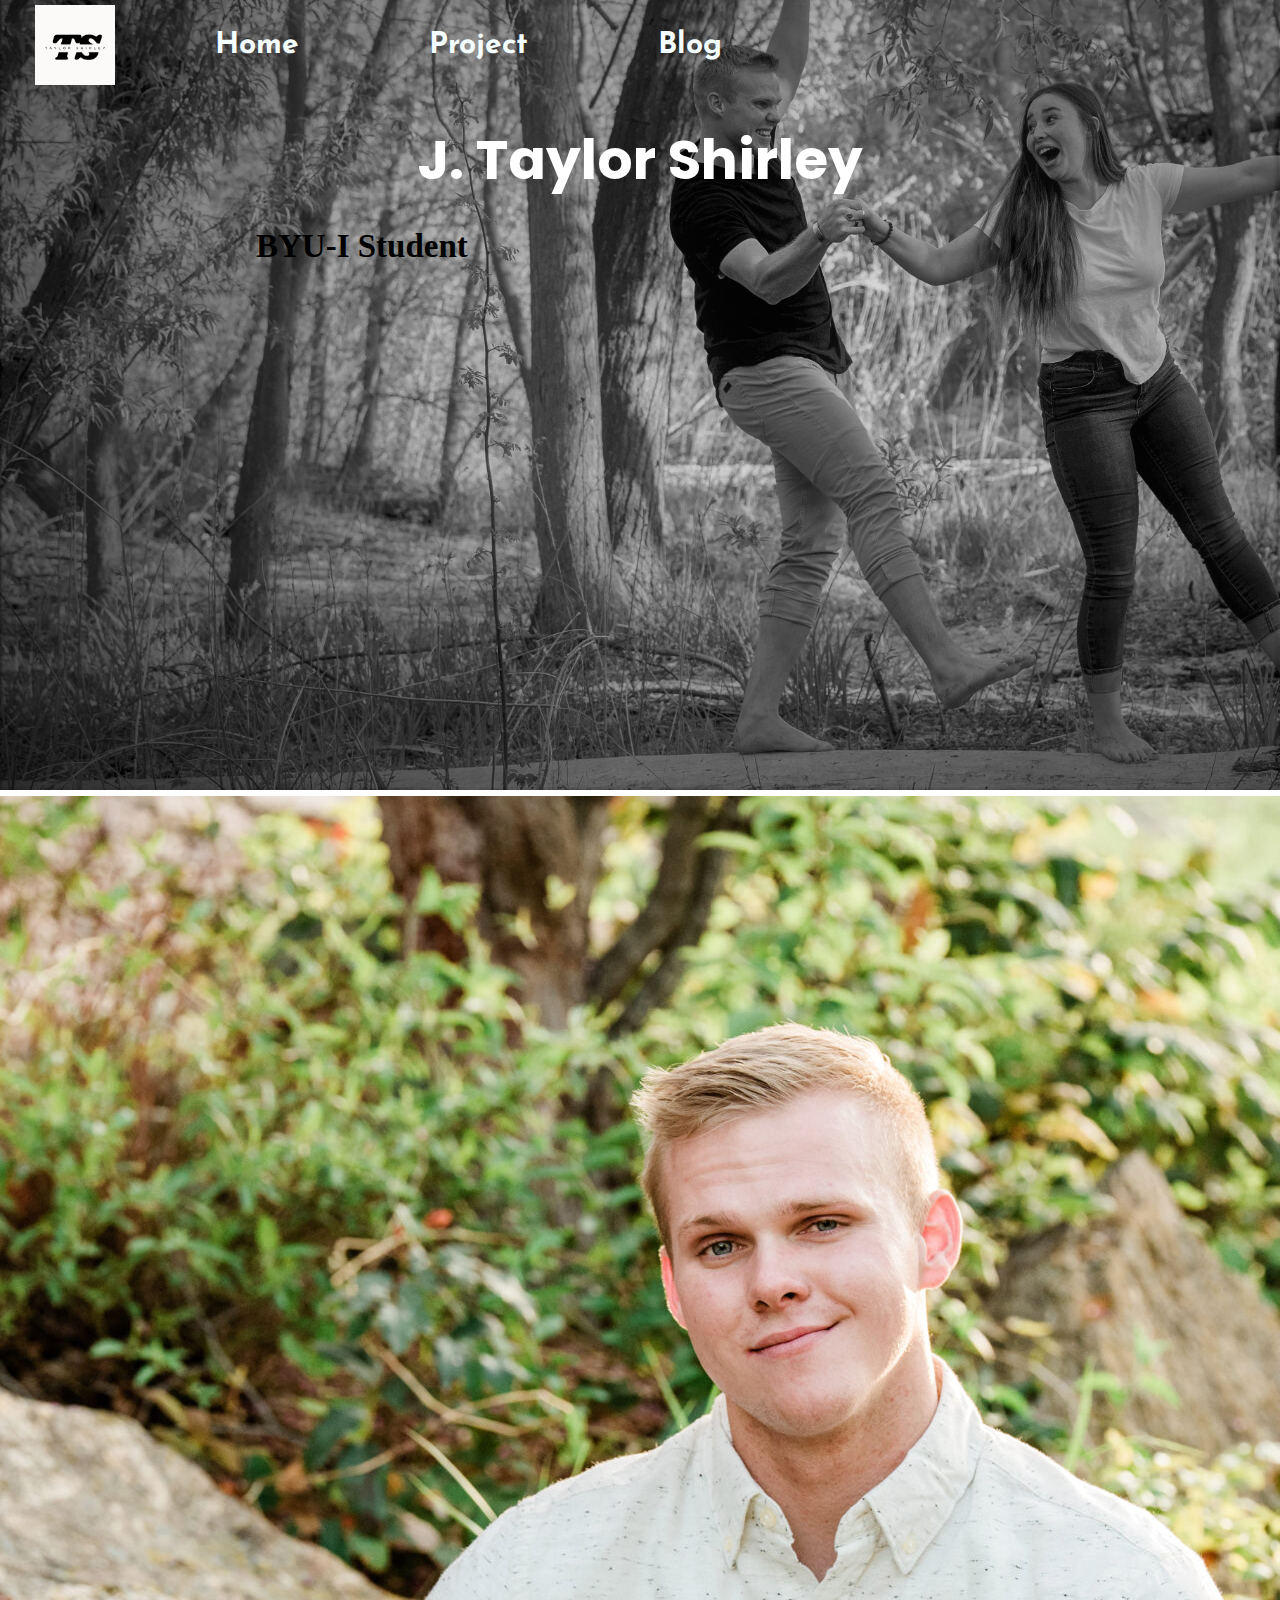
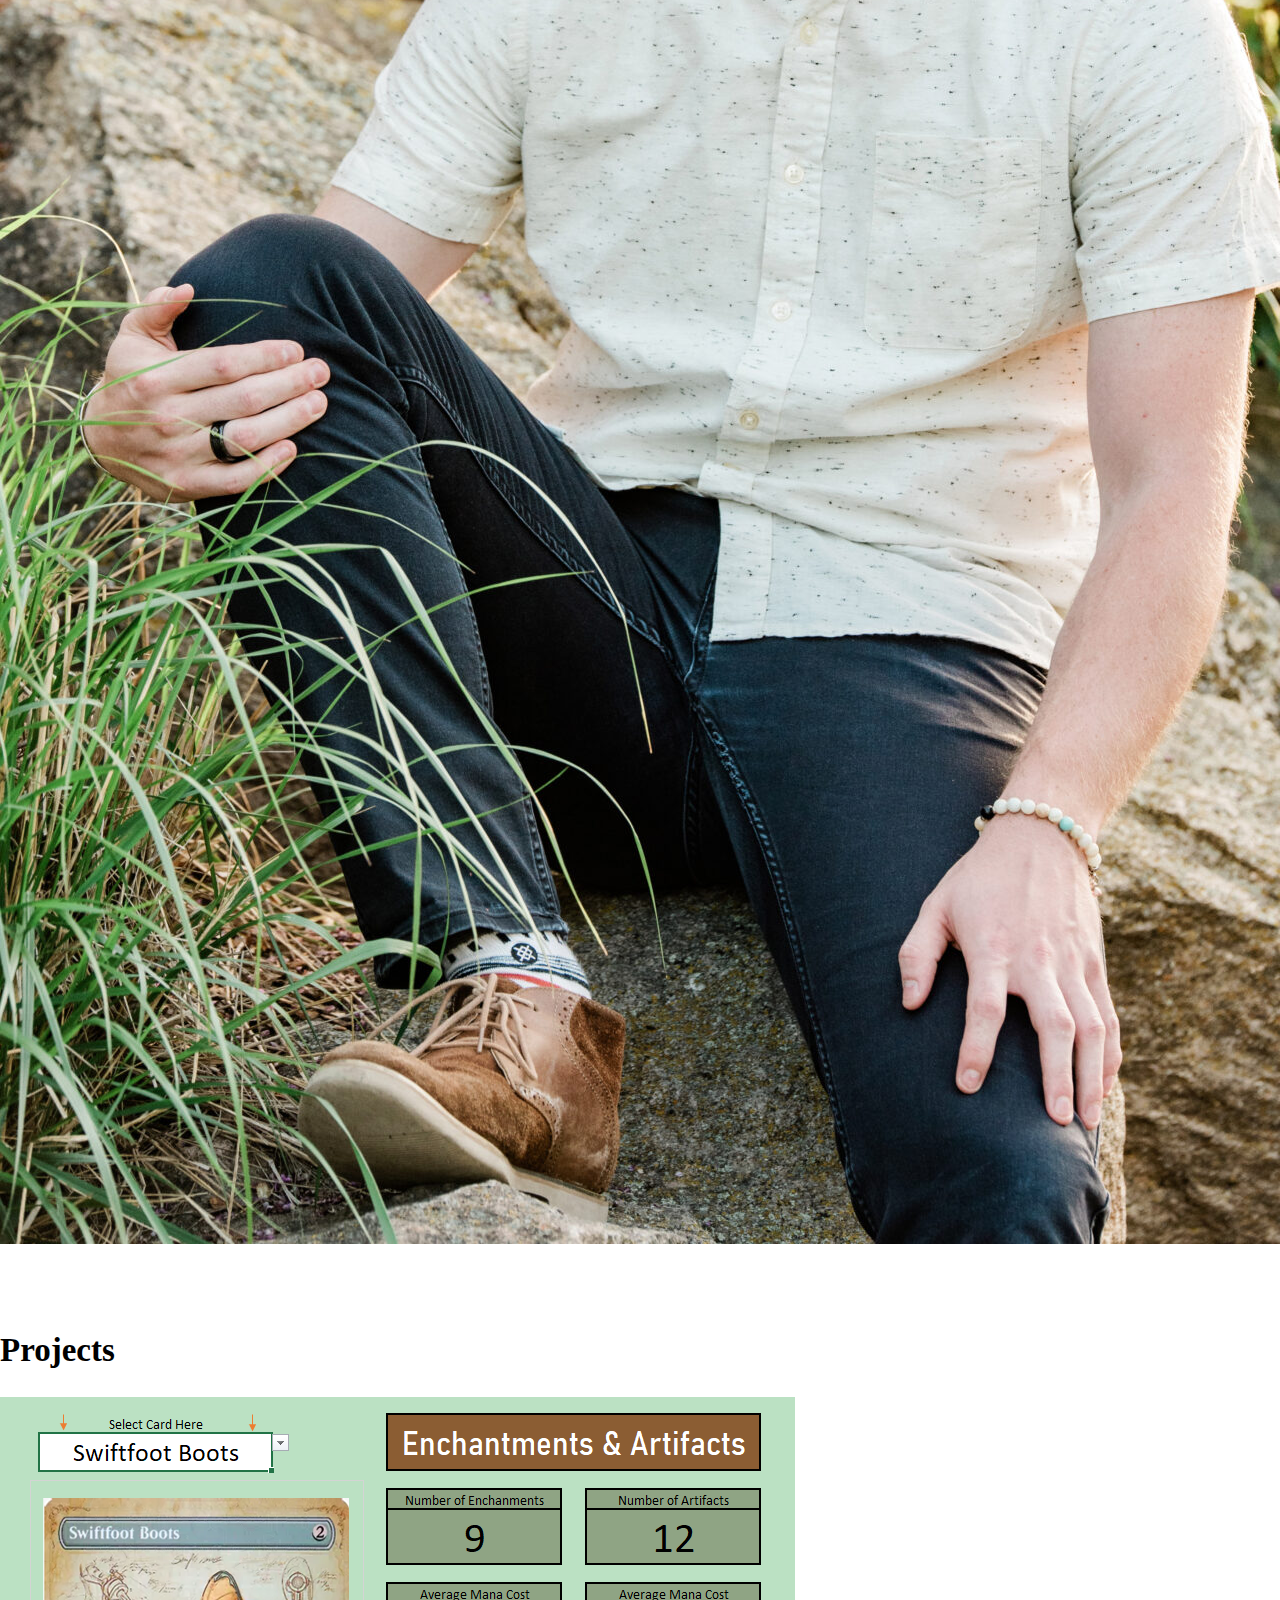
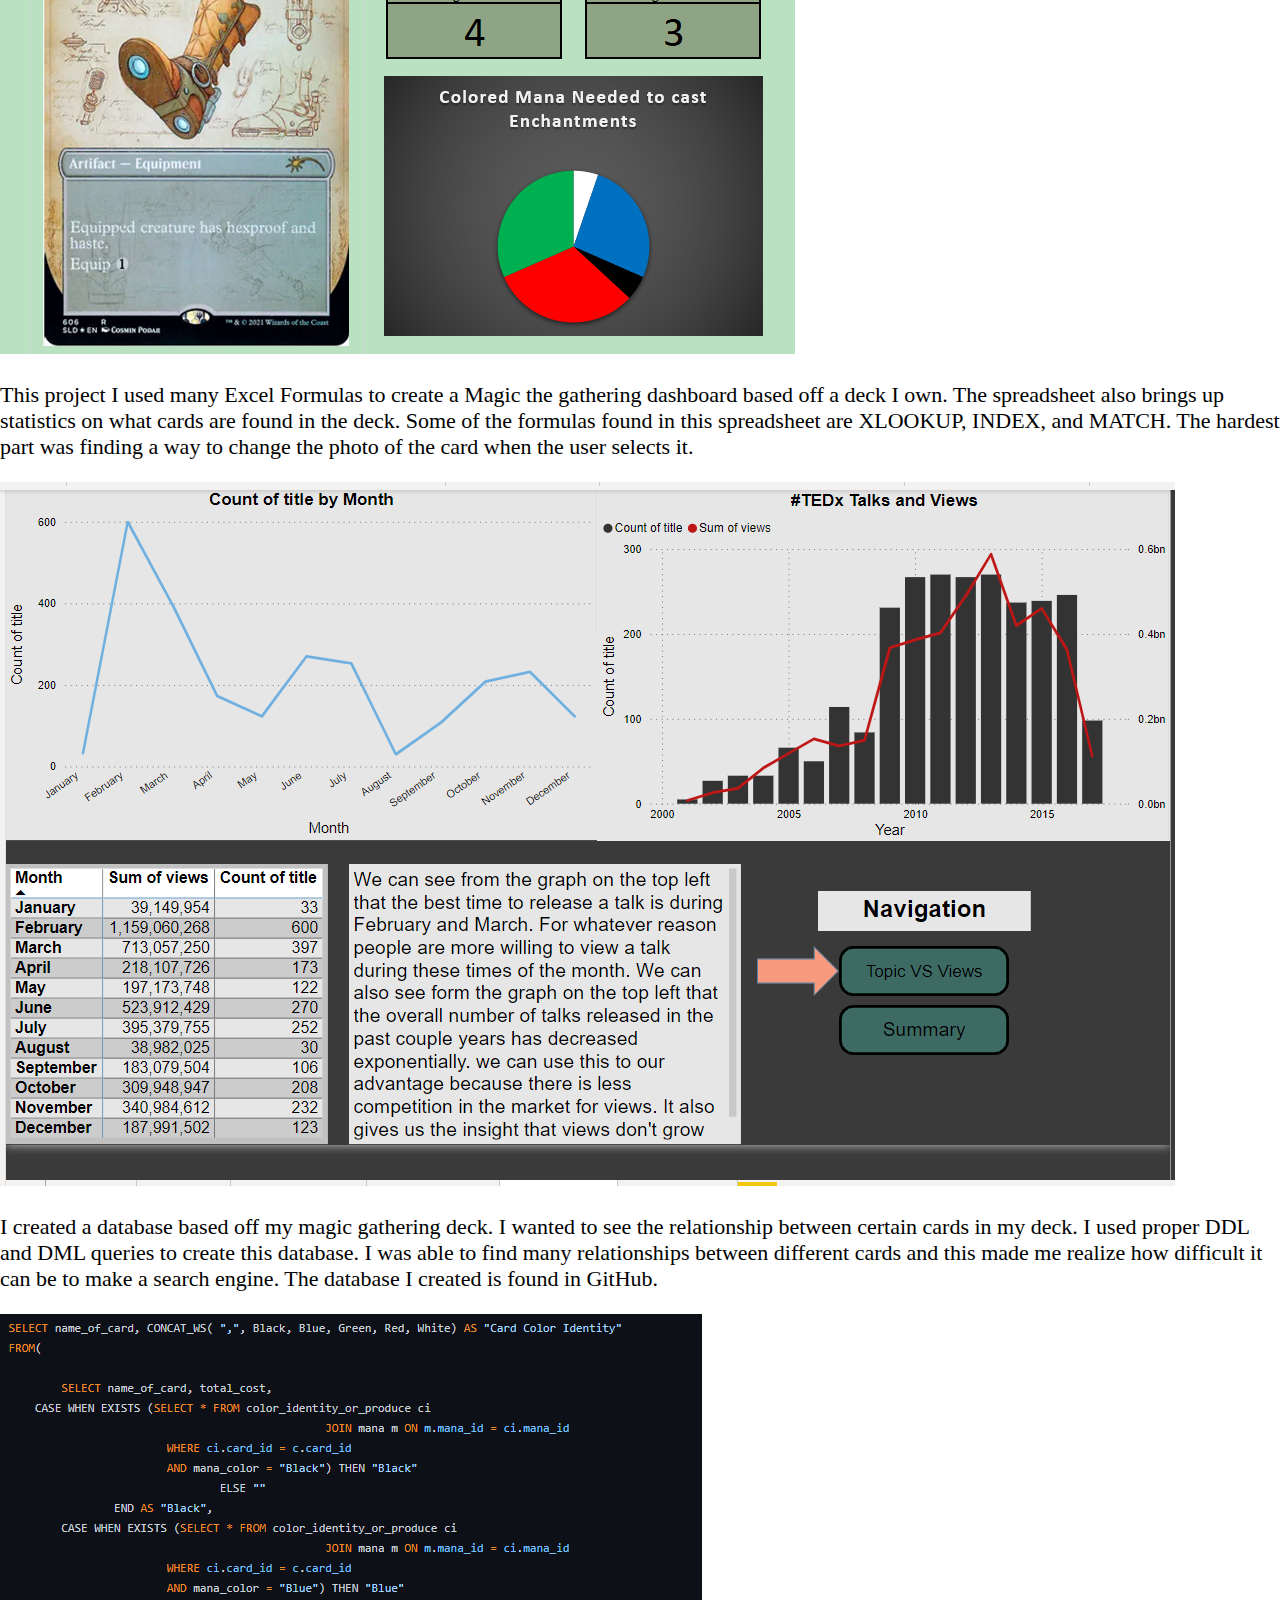
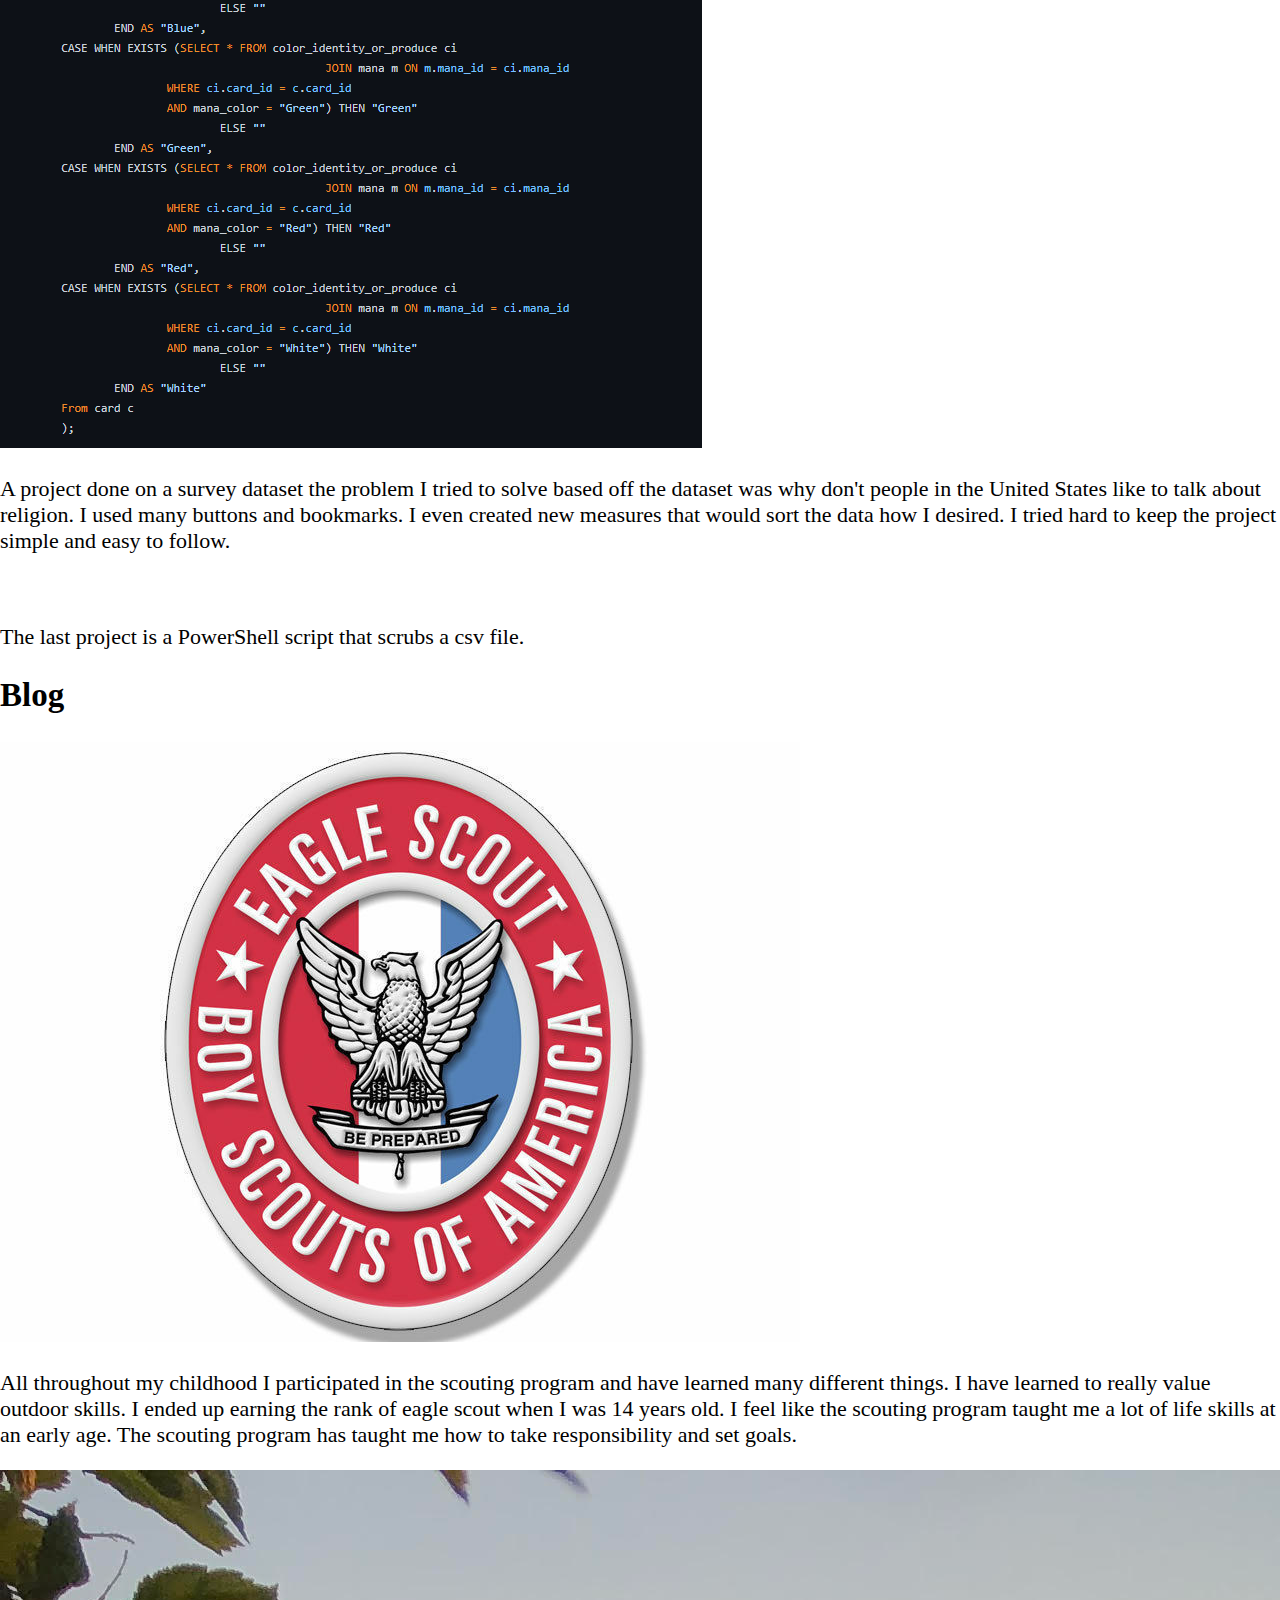
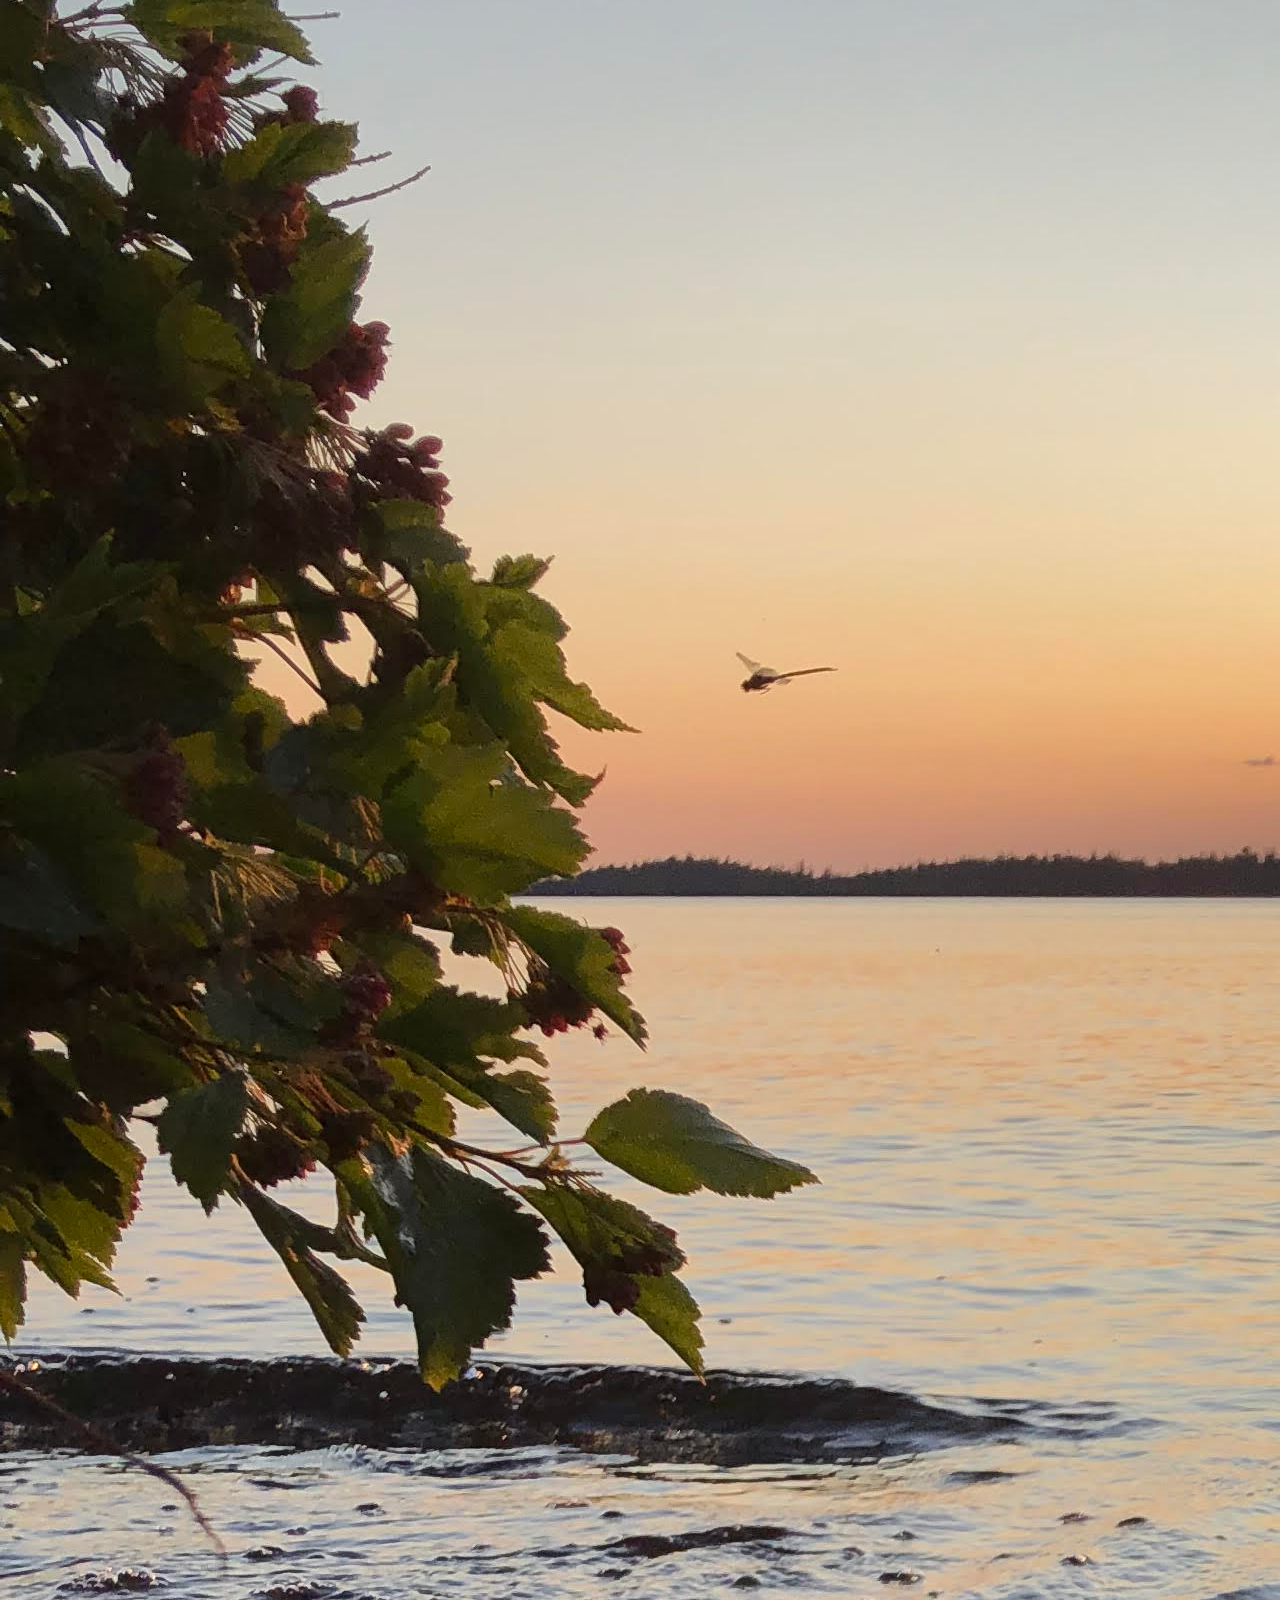
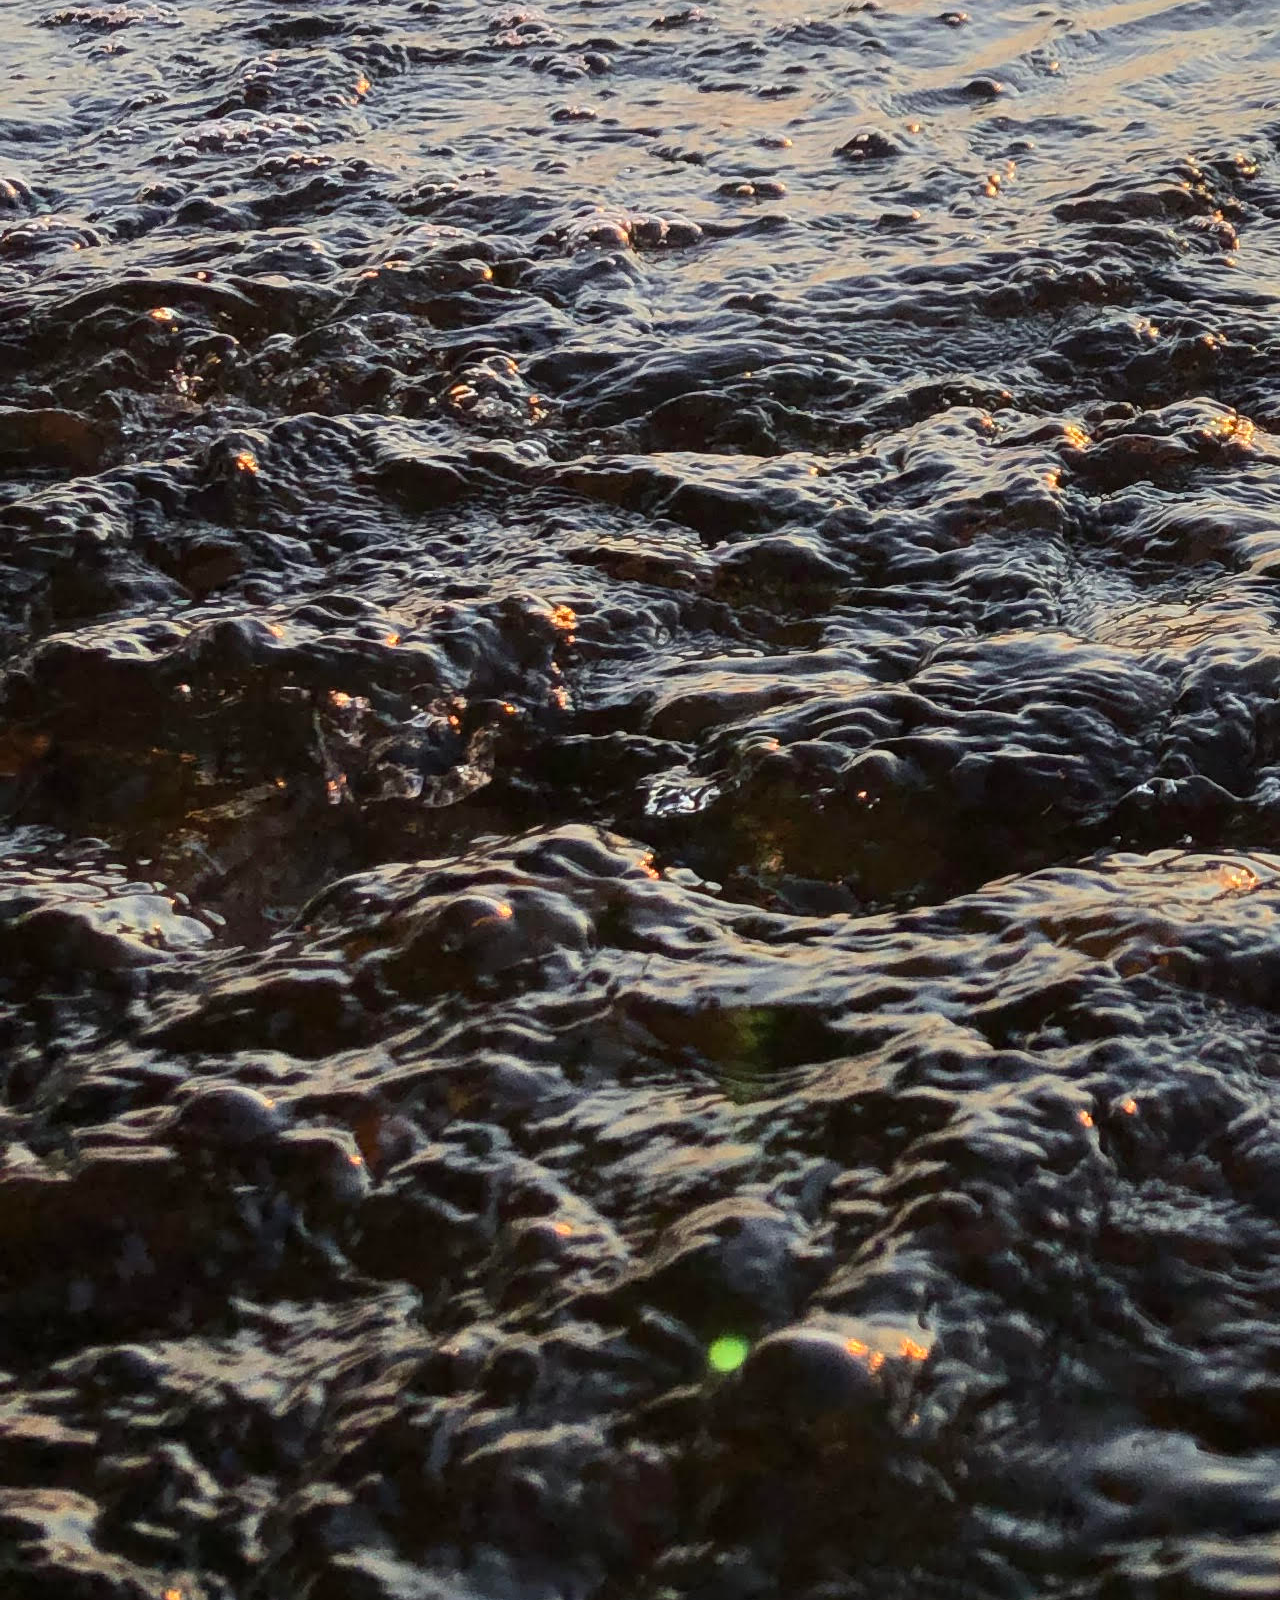
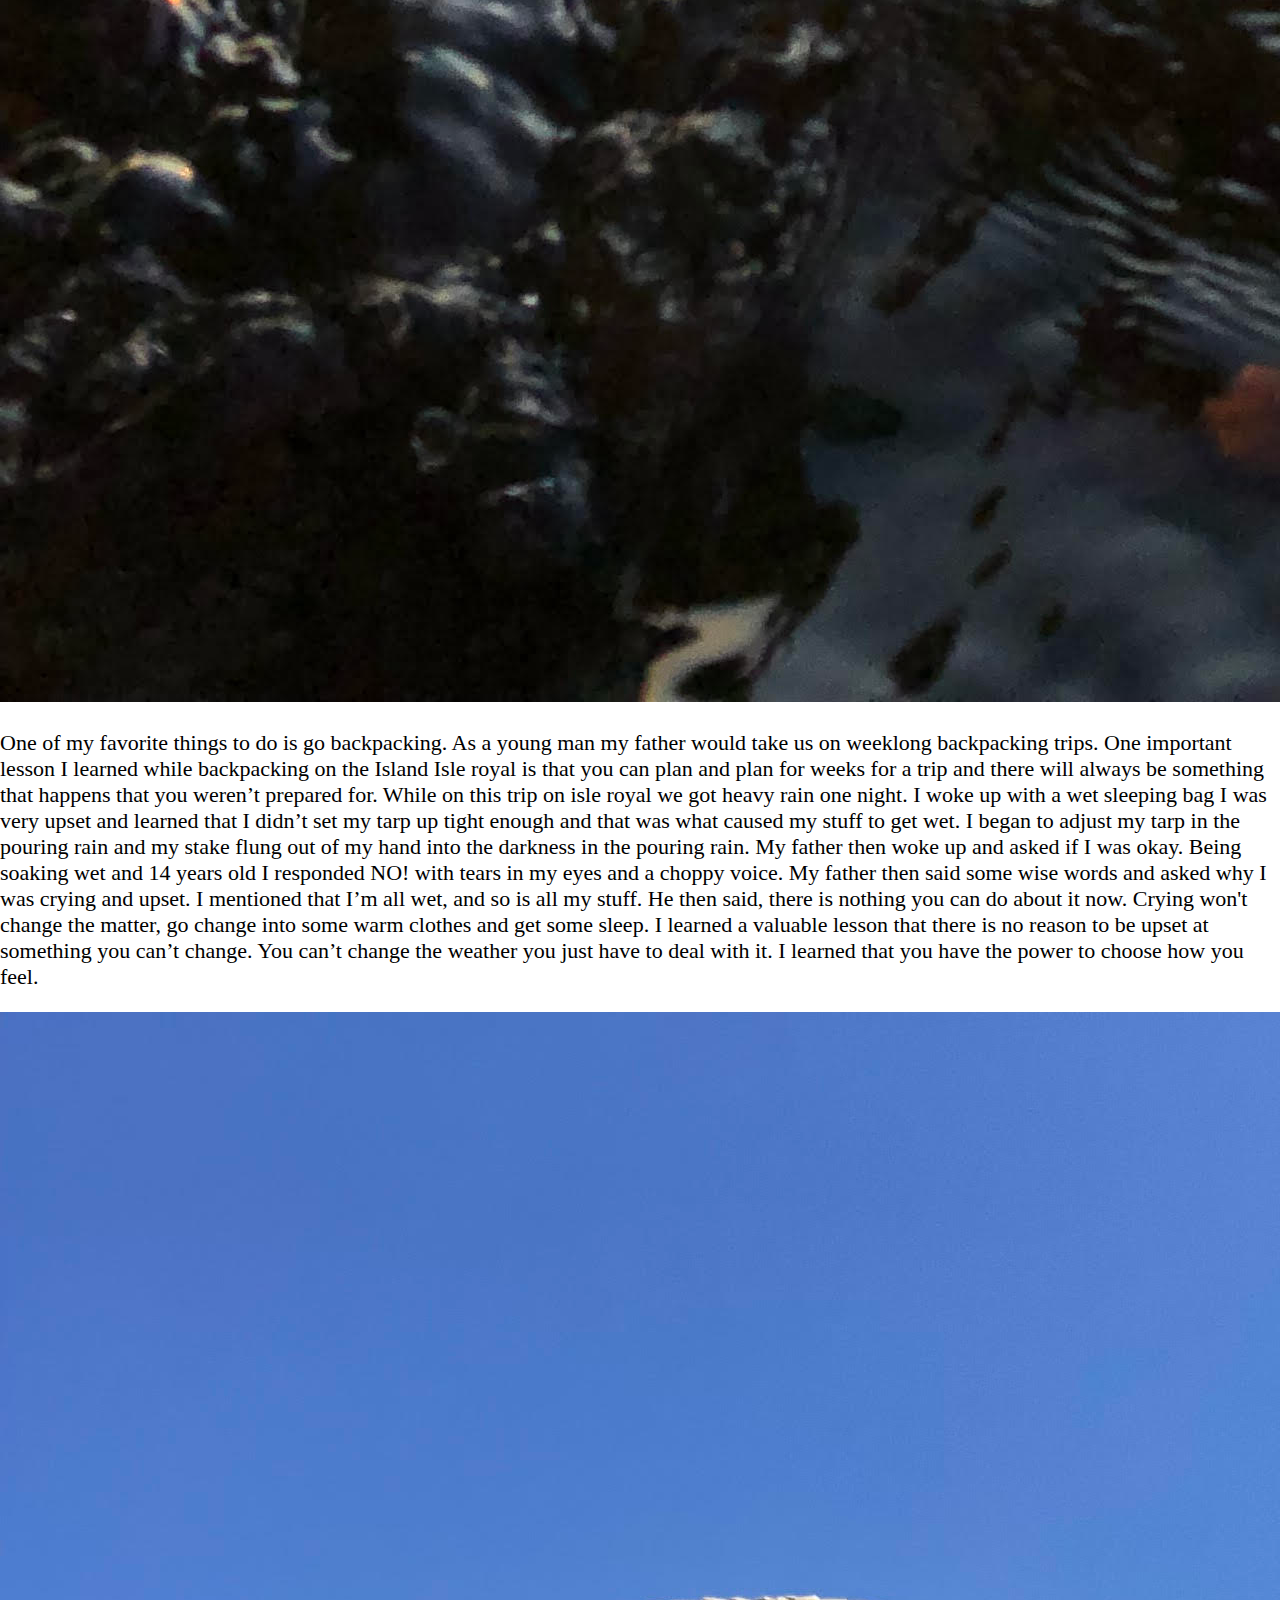
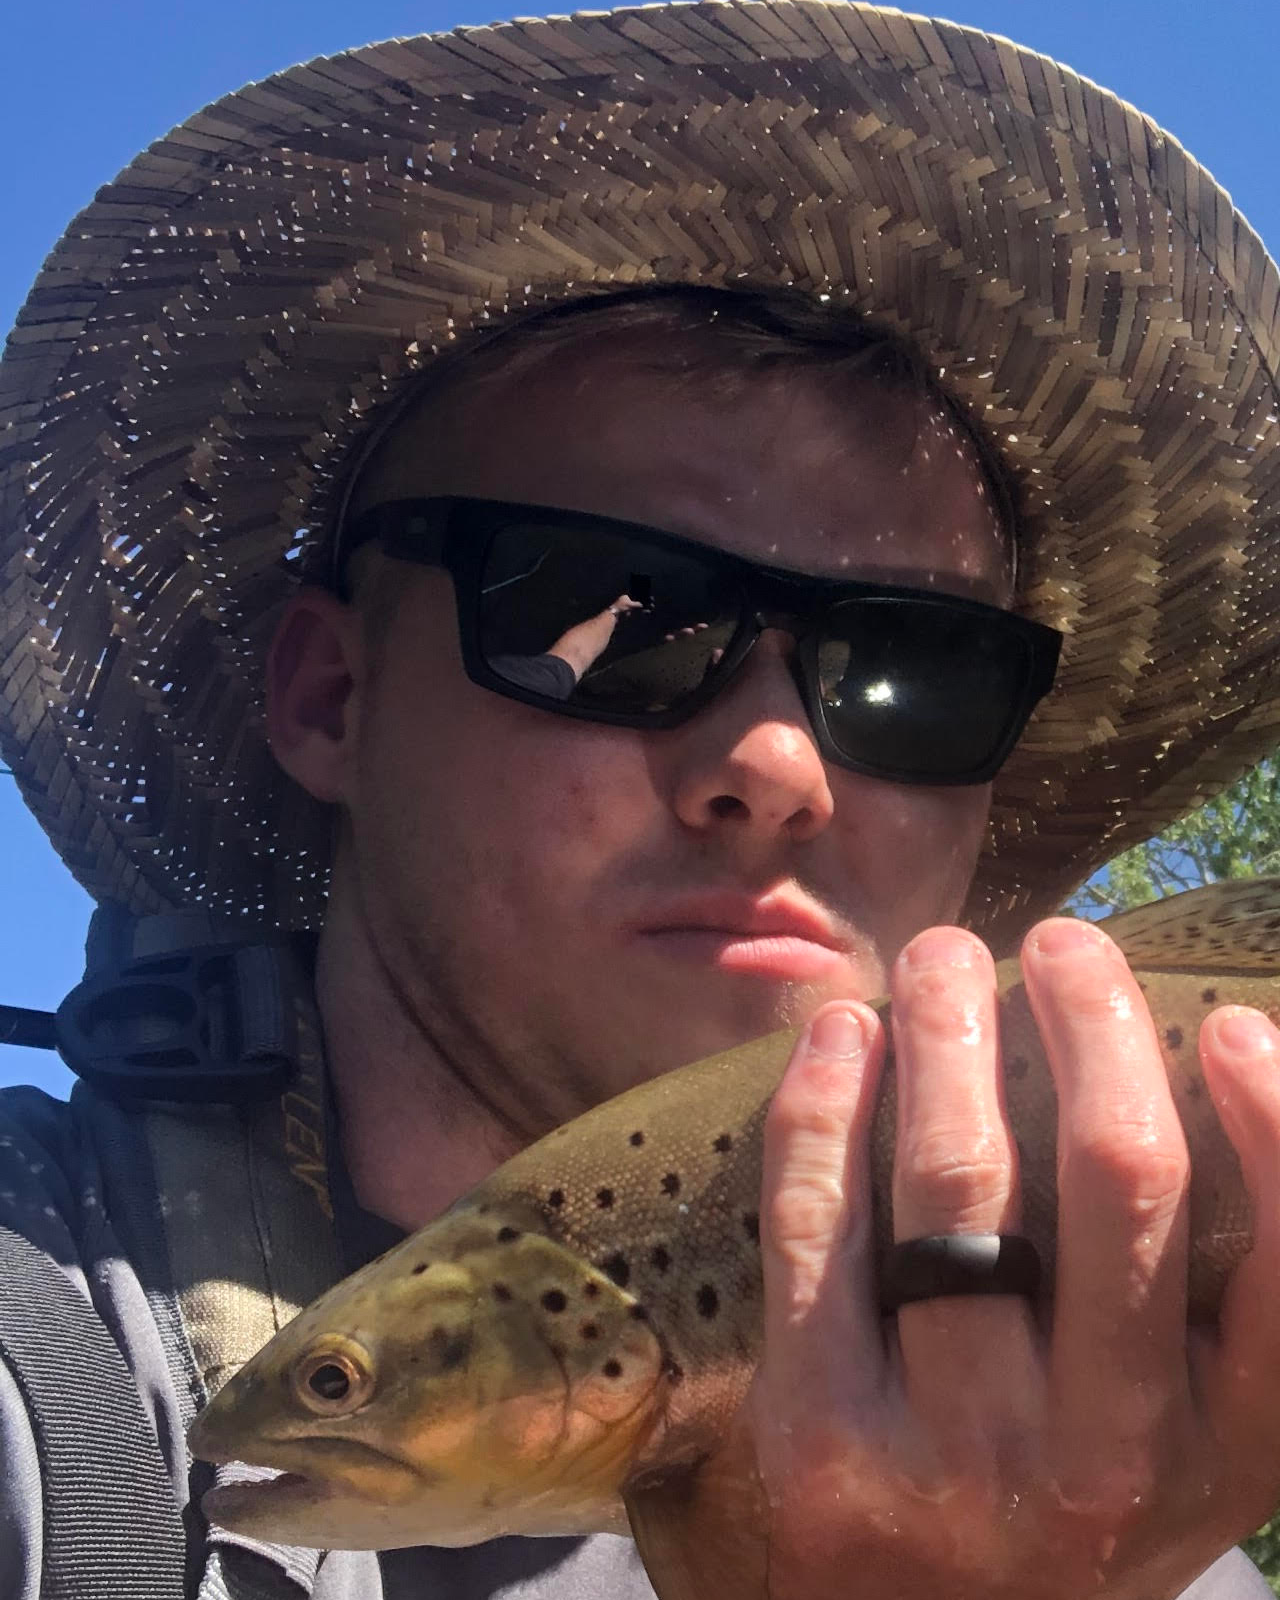
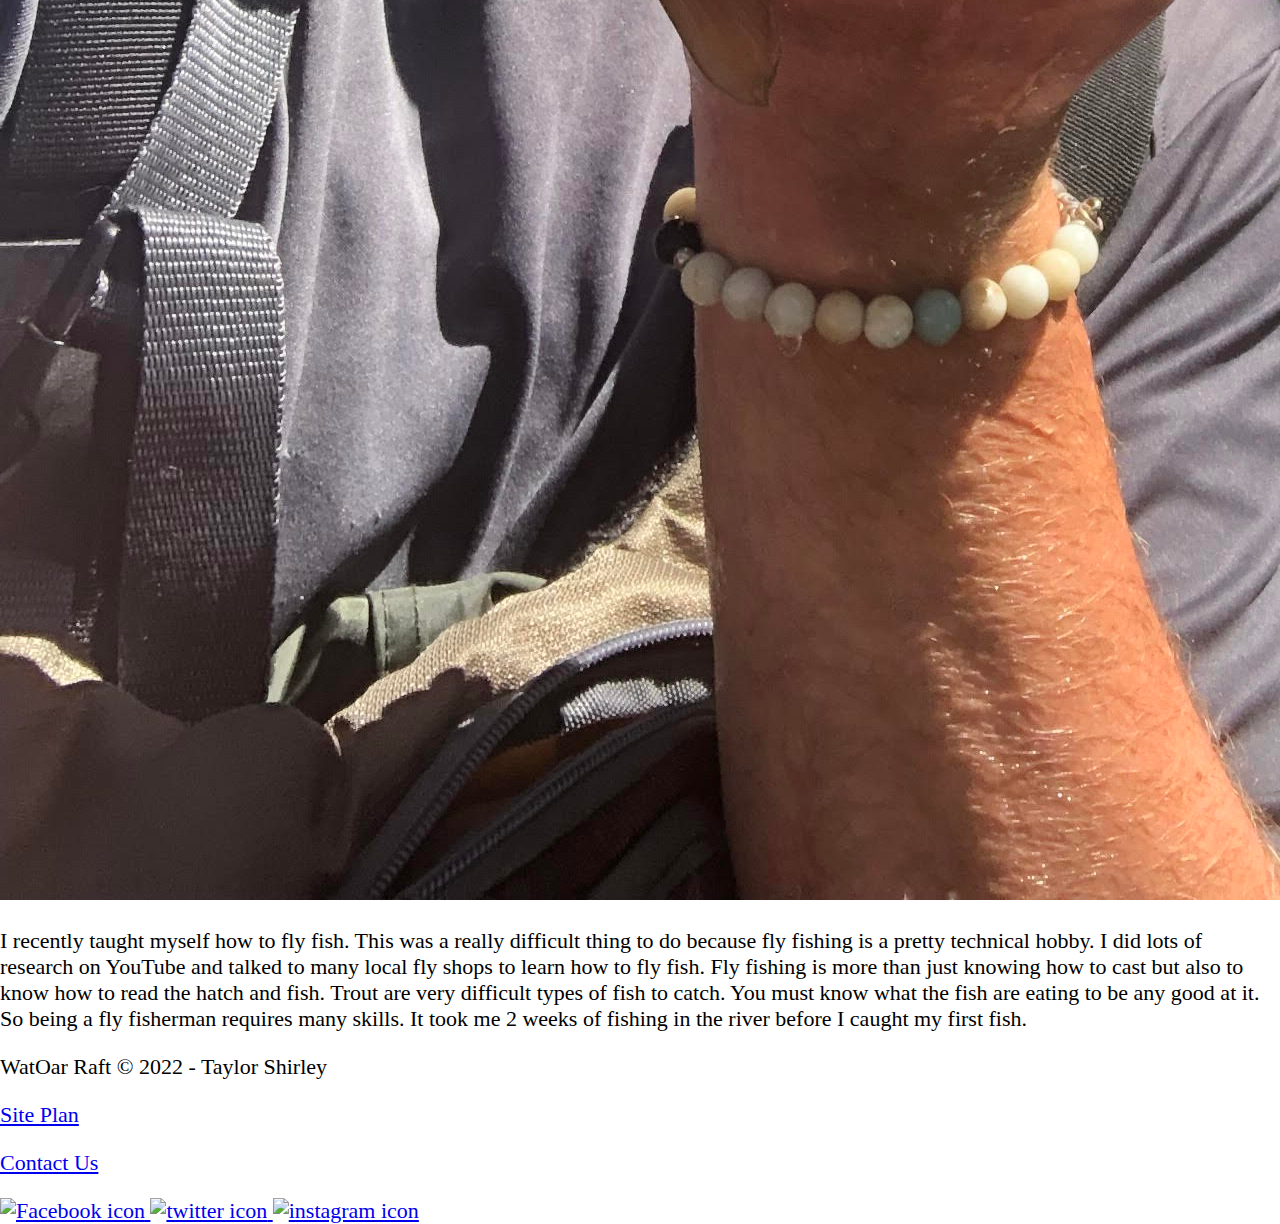
==== porfolio/index.html @ 8306d667 "update" ====
<!DOCTYPE html>
<html lang="en">
<head>
    <meta charset="UTF-8">
    <meta http-equiv="X-UA-Compatible" content="IE=edge">
    <meta name="viewport" content="width=device-width, initial-scale=1.0">
    <link rel="stylesheet" href="styles/styles.css">
    <title>J. Taylor Shirley</title>
</head>
<body>
    <header>
        <a id="logo_link" href="index.html">
            <img class='logo' src="images/Taylor Shirley.png" alt="Profile Picture">
        </a>
        <nav>
            <a href="index.html">Home</a>
            <a href="projects.html">Project</a>
            <a href="blog.html">Blog</a>
        </nav>
    </header>
    <div id="hero">
        <div class="hero-box">
            <img id="hero-img" src="images/backgroundupdate6.jpg" alt="Taylor Shirley and his Wife">
        </div>
        <section id="hero-msg">
            <h1 class="hero-txt1">J. Taylor Shirley</h1>
            <h2 class="hero-txt">BYU-I Student</h2>
        </section>
    </div>
    <main>
        <section class="about-me">
            <img src="images/profilepic.jpg" alt="Image od Taylor Shirley">
            <h2></h2>
            <h4></h4>
            <p></p>
        </section>
        <section class="scrolling-image">
            <img src="images/backgroundupdate.jpg" alt="">
        </section>
        <section class="projects">
            <h2 class="title">Projects</h2>
            <img src="images/excelproj.PNG" alt="Excel project">
            <p>
                This project I used many Excel Formulas to create a Magic the gathering dashboard based off a deck I own. The spreadsheet also brings up statistics
                on what cards are found in the deck. Some of the formulas found in this spreadsheet are XLOOKUP, INDEX, and MATCH. The hardest part was finding a way to
                change the photo of the card when the user selects it.
            </p>
            <img src="images/powerbipic.PNG" alt="Power BI Project">
            <p>
                I created a database based off my magic gathering deck. I wanted to see the relationship between certain cards in my deck. I used proper DDL and DML queries
                to create this database. I was able to find many relationships between different cards and this made me realize how difficult it can be to make a search
                engine. The database I created is found in GitHub.
            </p>
            <img src="images/sql225.PNG" alt="SQL Workbench Project">
            <p>
                A project done on a survey dataset the problem I tried to solve based off the dataset was why don't people in the United States like to talk about religion.
                I used many buttons and bookmarks. I even created new measures that would sort the data how I desired. I tried hard to keep the project simple
                and easy to follow.
            </p>
            <img src="images/" alt="">
            <p>
                The last project is a PowerShell script that scrubs a csv file.
            </p>
        </section>
        <section>
            <h2 class="title">Blog</h2>
            <div class="block">
                <img src="images/scouting.jpg" alt="Eagle Merit badge">
                <p>
                    All throughout my childhood I participated in the scouting program and have learned many different things. I have learned to really value
                    outdoor skills. I ended up earning the rank of eagle scout when I was 14 years old. I feel like the scouting program taught me a lot of life skills 
                    at an early age. The scouting program has taught me how to take responsibility and set goals.
                </p>
            </div>
            <div class="block">
                <img src="images/bakcpackingpic.jpg" alt="Sunset">
                <p>
                    One of my favorite things to do is go backpacking. As a young man my father would take us on weeklong backpacking trips.
                    One important lesson I learned while backpacking on the Island Isle royal is that you can plan and plan for weeks for a trip and there will always
                    be something that happens that you weren’t prepared for. While on this trip on isle royal we got heavy rain one night. I woke up with a wet sleeping bag
                    I was very upset and learned that I didn’t set my tarp up tight enough and that was what caused my stuff to get wet. I began to adjust my tarp in the pouring rain
                    and my stake flung out of my hand into the darkness in the pouring rain. My father then woke up and asked if I was okay. Being soaking wet and 14 years old
                    I responded NO! with tears in my eyes and a choppy voice. My father then said some wise words and asked why I was crying and upset. I mentioned that I’m all wet,
                    and so is all my stuff. He then said, there is nothing you can do about it now. Crying won't change the matter, go change into some warm clothes and get some sleep.
                    I learned a valuable lesson that there is no reason to be upset at something you can’t change. You can’t change the weather you just have to deal with it.
                    I learned that you have the power to choose how you feel.
                </p>
            </div>
            <div class="block">
                <img src="images/fishingpic.jpg" alt="Brown Trout">
                <p>
                    I recently taught myself how to fly fish. This was a really difficult thing to do because fly fishing is a pretty technical hobby. I did lots of research on YouTube
                    and talked to many local fly shops to learn how to fly fish. Fly fishing is more than just knowing how to cast but also to know how to read the hatch
                    and fish. Trout are very difficult types of fish to catch. You must know what the fish are eating to be any good at it. So being a fly fisherman requires many skills.
                    It took me 2 weeks of fishing in the river before I caught my first fish.
                </p>
            </div>
        </section>
    </main>
    <footer>
        <p>WatOar Raft &copy; 2022 - Taylor Shirley</p>
        <p><a href="site-plan-rafting.html">Site Plan</a></p>
        <p><a href="contactus.html"> Contact Us</a></p>
        <div class="social">
            <a href="https://facebook.com" target="_blank">
                <img src="images/facebook.png" alt="Facebook icon">
            </a>
            <a href="https://twitter.com" target="_blank">
                <img src="images/twitter.png" alt="twitter icon">
            </a>
            <a href="https://instagram.com" target="_blank">
                <img src="images/instagram.png" alt="instagram icon">
            </a>
        </div>

    </footer>
</body>
</html>
---- porfolio/styles/styles.css ----
@import url('https://fonts.googleapis.com/css2?family=Josefin+Sans:wght@300&display=swap');
@import url('https://fonts.googleapis.com/css2?family=Noto+Sans:wght@200&display=swap');
@import url('https://fonts.googleapis.com/css2?family=Noto+Sans:wght@200&family=Poppins:wght@600&display=swap');
/*--------------------------------------------------- Navigation/Header -------------------------------------------------------*/
header {
    
    display: grid;
    grid-template-columns: 150px auto;
}
.logo {
    width: 80px;
    z-index: +1;
}
#logo_link{   
    padding-top: 5px;
    justify-self: center;
    align-self: center;
    z-index: +1;

}
nav {
    display: flex;
    /* justify-content: space-around; */
    z-index: +1;
    
}
nav a {
    font-family: "Josefin Sans";
    font-weight: bold;
    font-size: 30px;
    color: #f4feff;
    text-align: center;
    text-decoration: none;
    padding-left: 65px;
    padding-right: 65px;
    padding-top: 30px;
    padding-bottom: 30px;
}
nav a:hover {
    background-color: #FFC380;
}
/* ----------------------------------------------------- Hero Image ----------------------------------------------------------- */
#hero {
    display: grid;
    grid-template-columns: 1fr 3fr 1fr;
    margin-top: -100px; 
}
#hero-msg {
    grid-column: 2/3;
    grid-row: 1/2;
    margin-top: 100px;
}
#hero-msg h4 {
    color: white;
}
#hero-msg h1, #hero-msg h4 {
    text-align: center;
}
#hero-img {
    width: 100%;
   
}
.hero-box {
    grid-column: 1/4;
    grid-row: 1/3;
    /* z-index: -1; */
}
.hero-txt1 {
    color: #ffffff;
    font-family: "Poppins", Sans-serif;
    font-size: 55px;
    font-weight: 700;
    line-height: 63px;
}
/*---------------------------------------------------------- Body -------------------------------------------------------------*/
h1, h2, h3, h4, h5, h6 {
    font-family: var("Josefin Sans");
    color: var(--headline-color-on-white);
  }
body {
    max-width: 1600px;
    font-size: 22px;
    margin: 0;
    padding: 0;
}
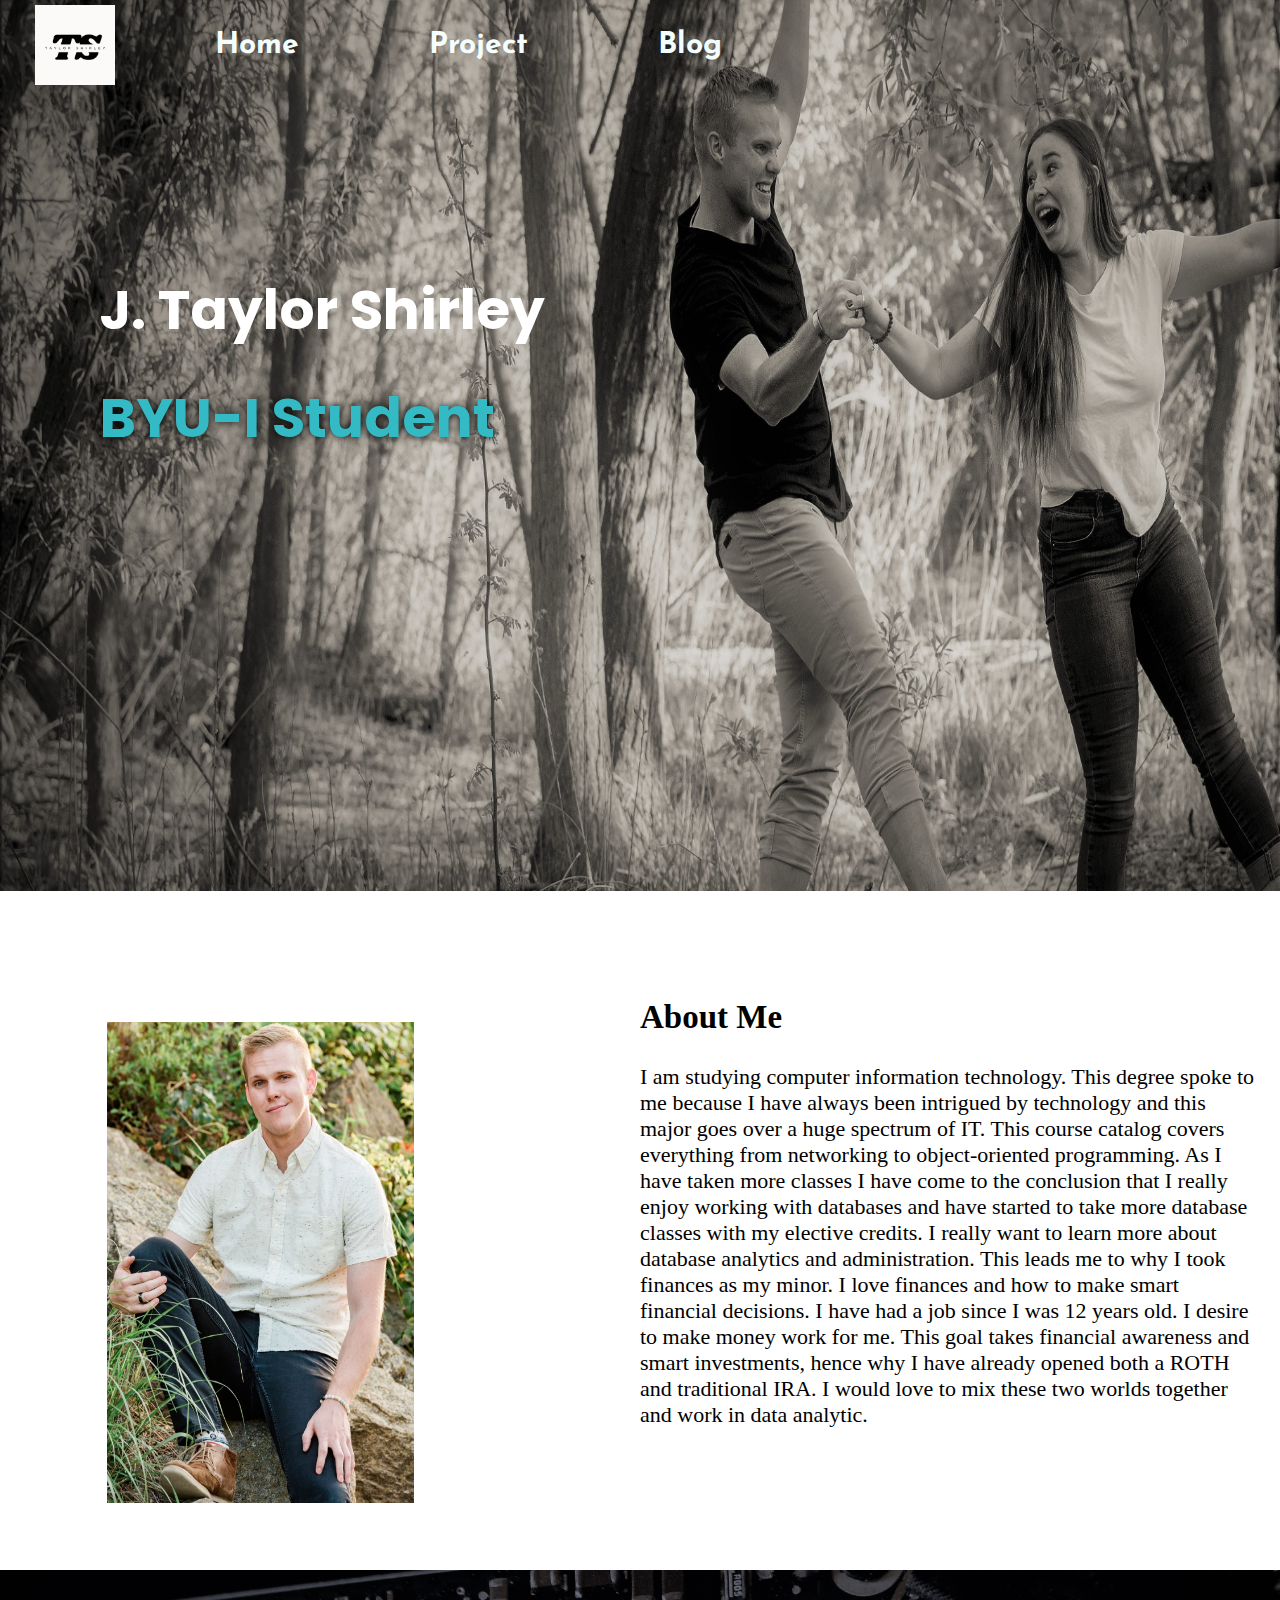
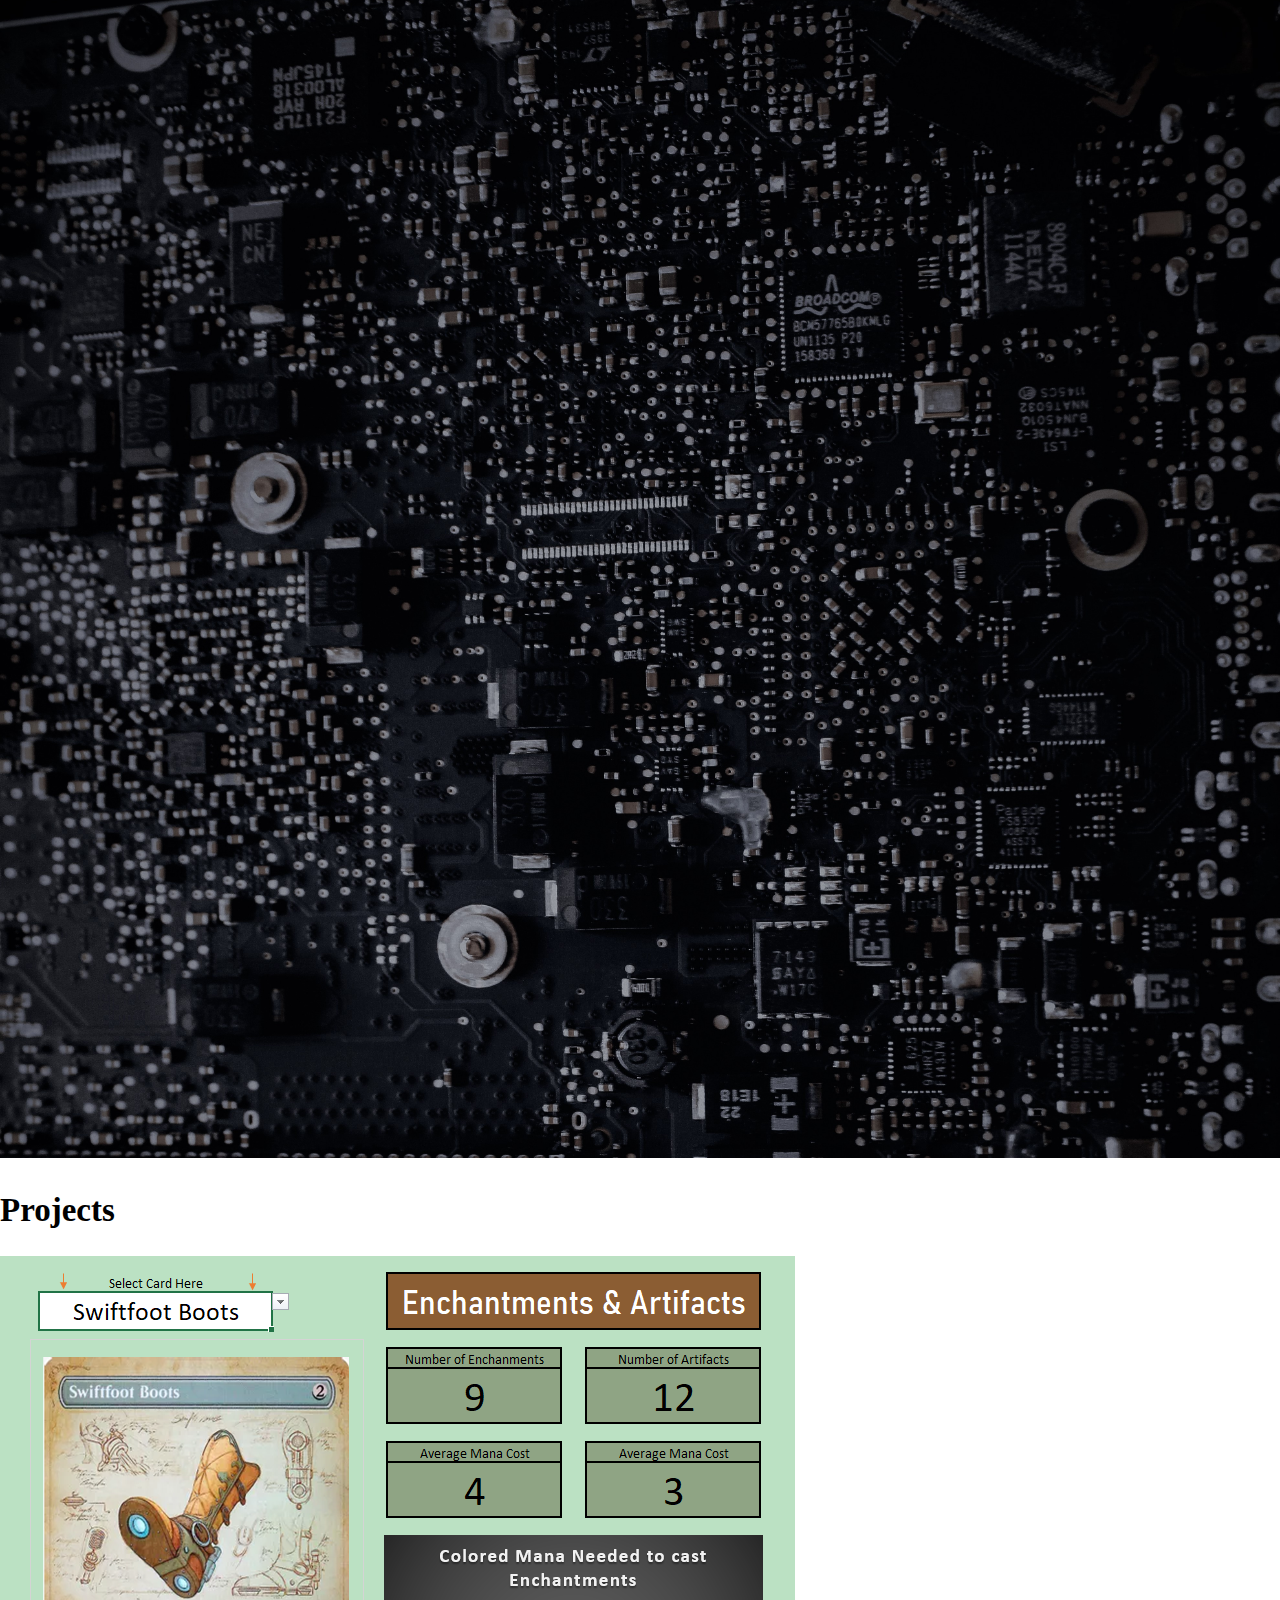
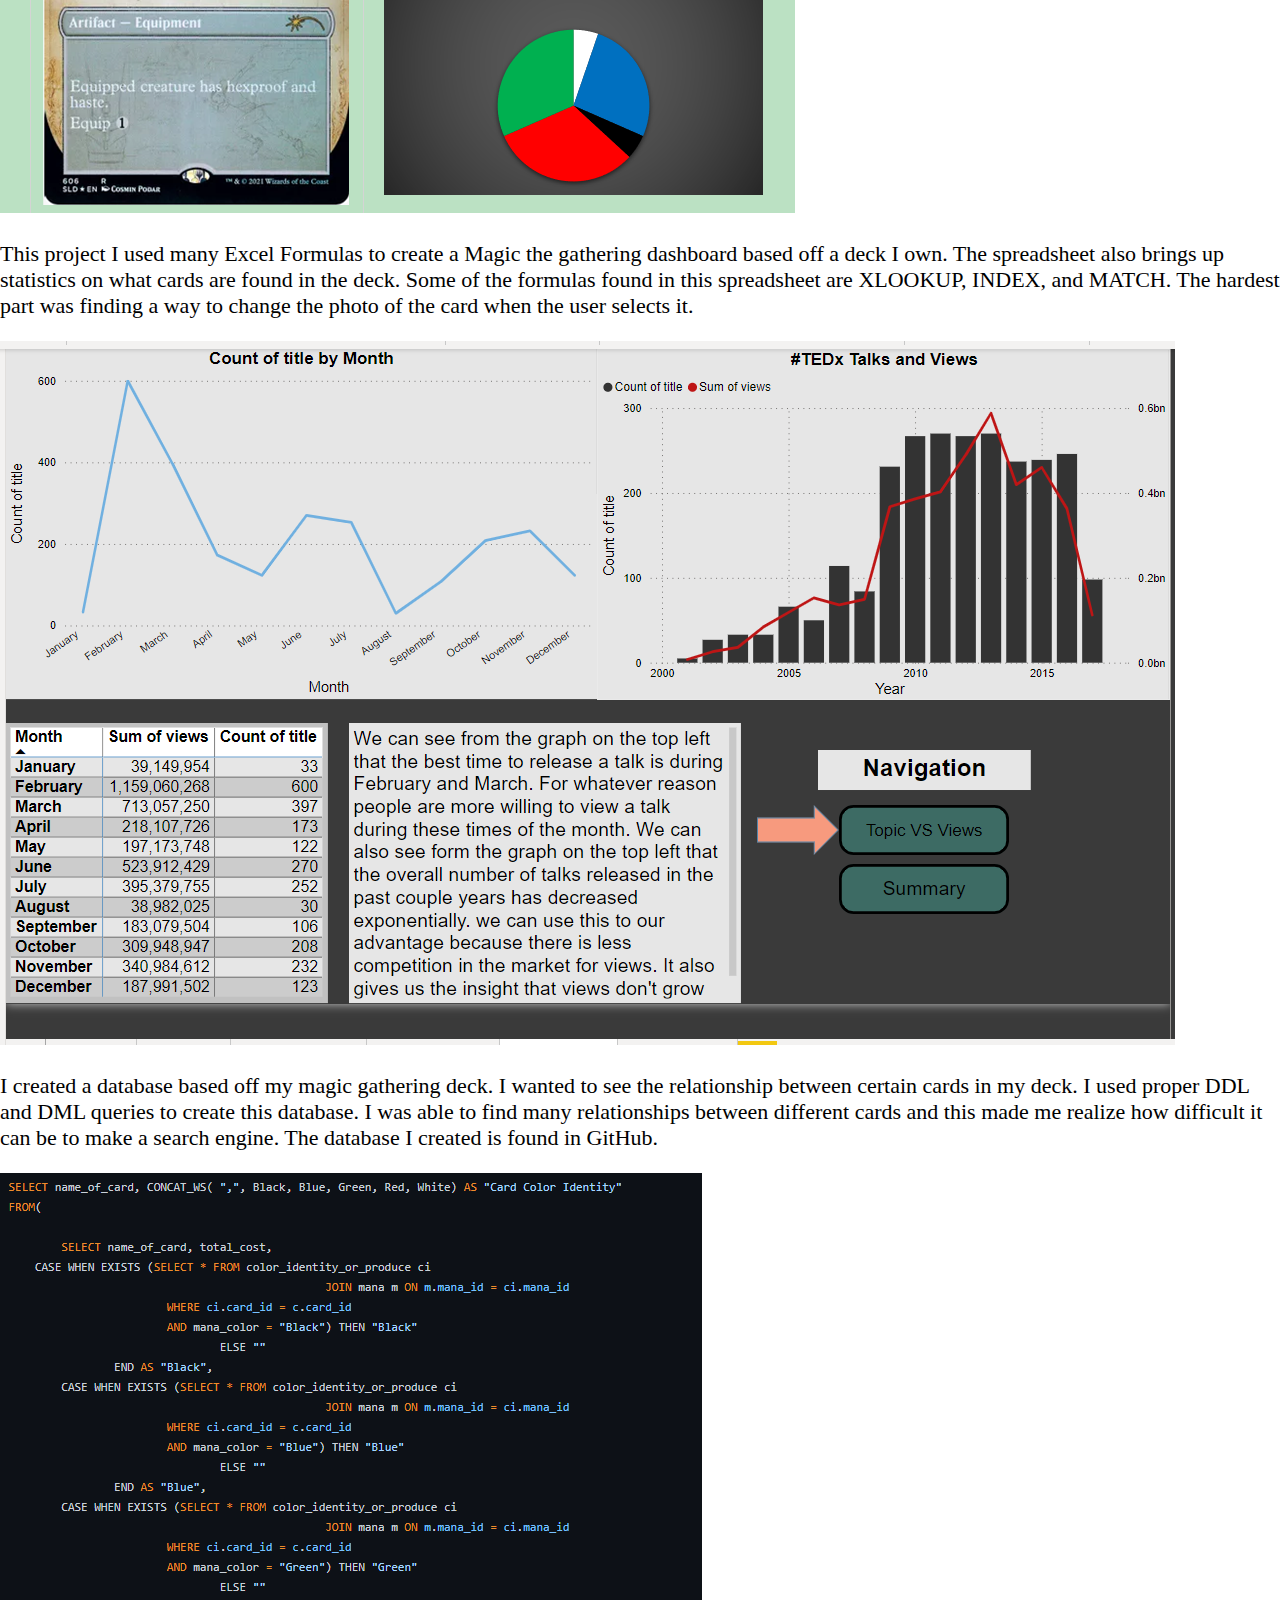
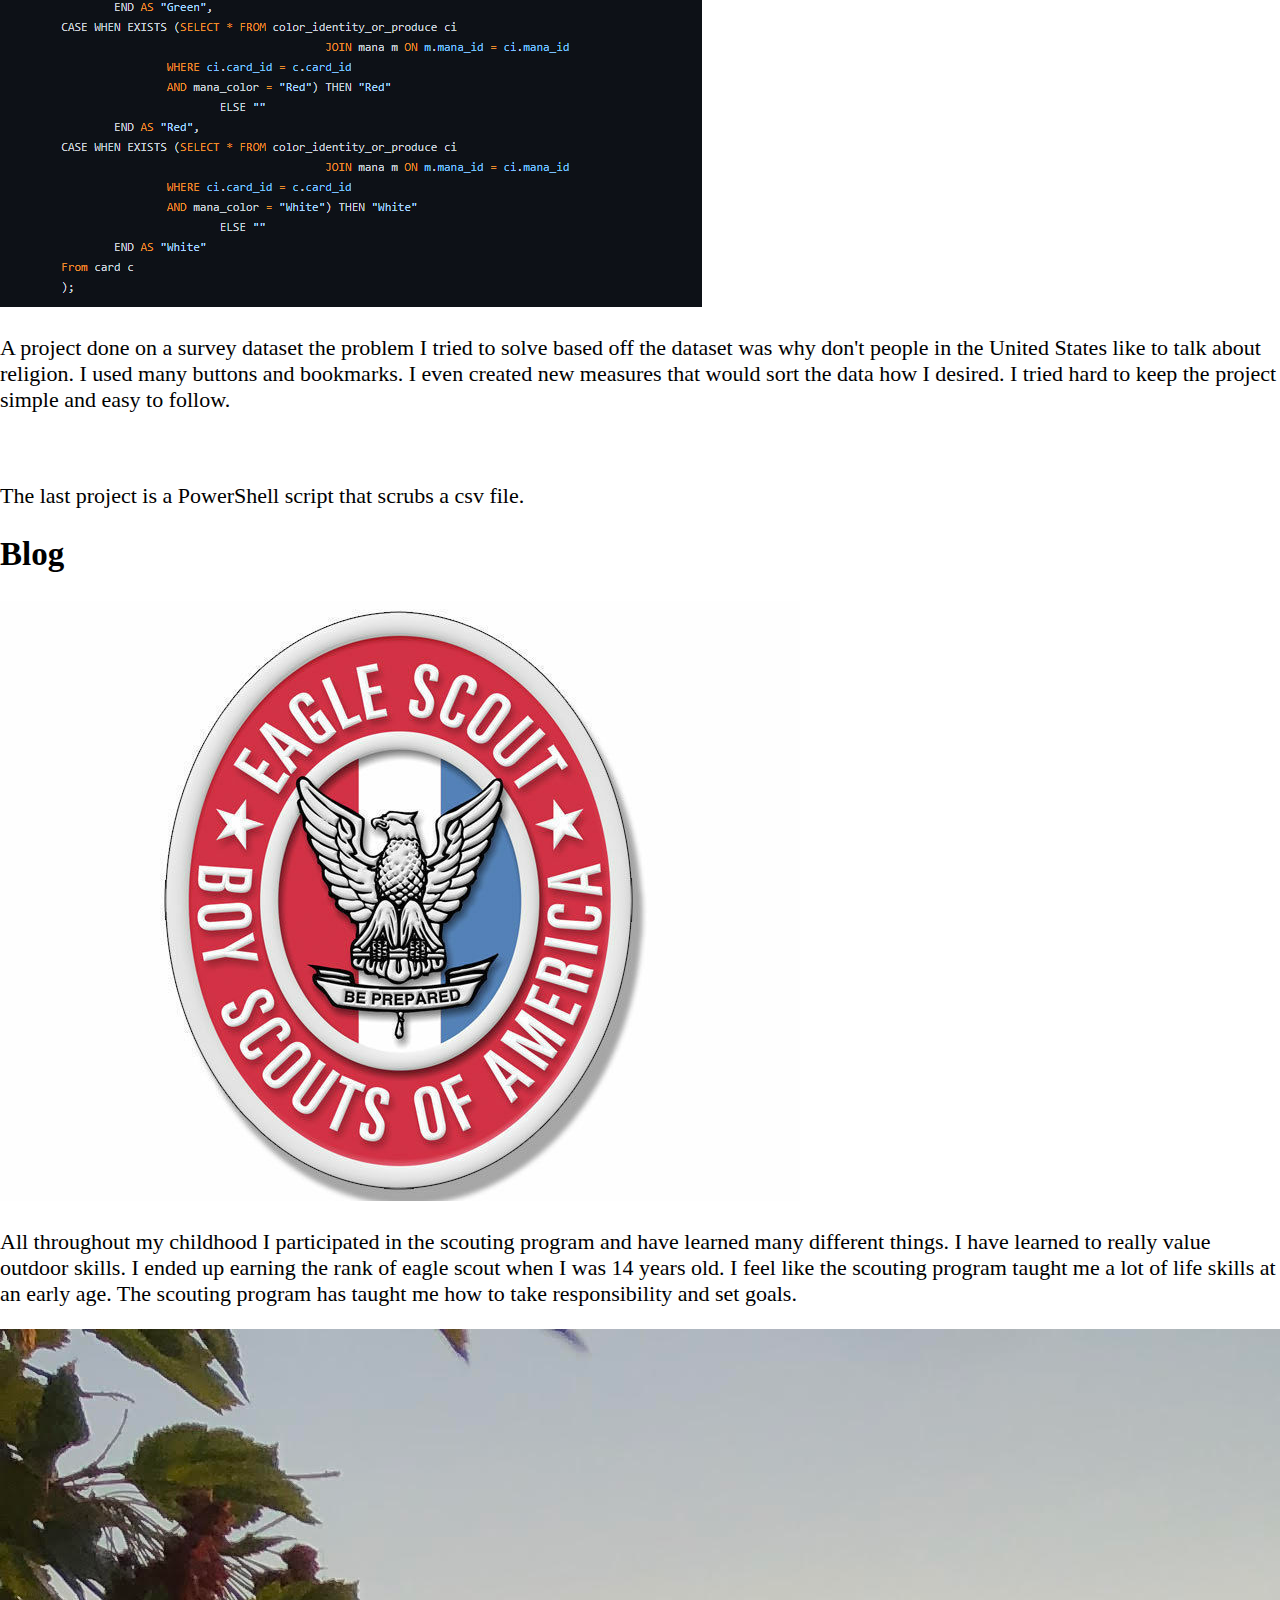
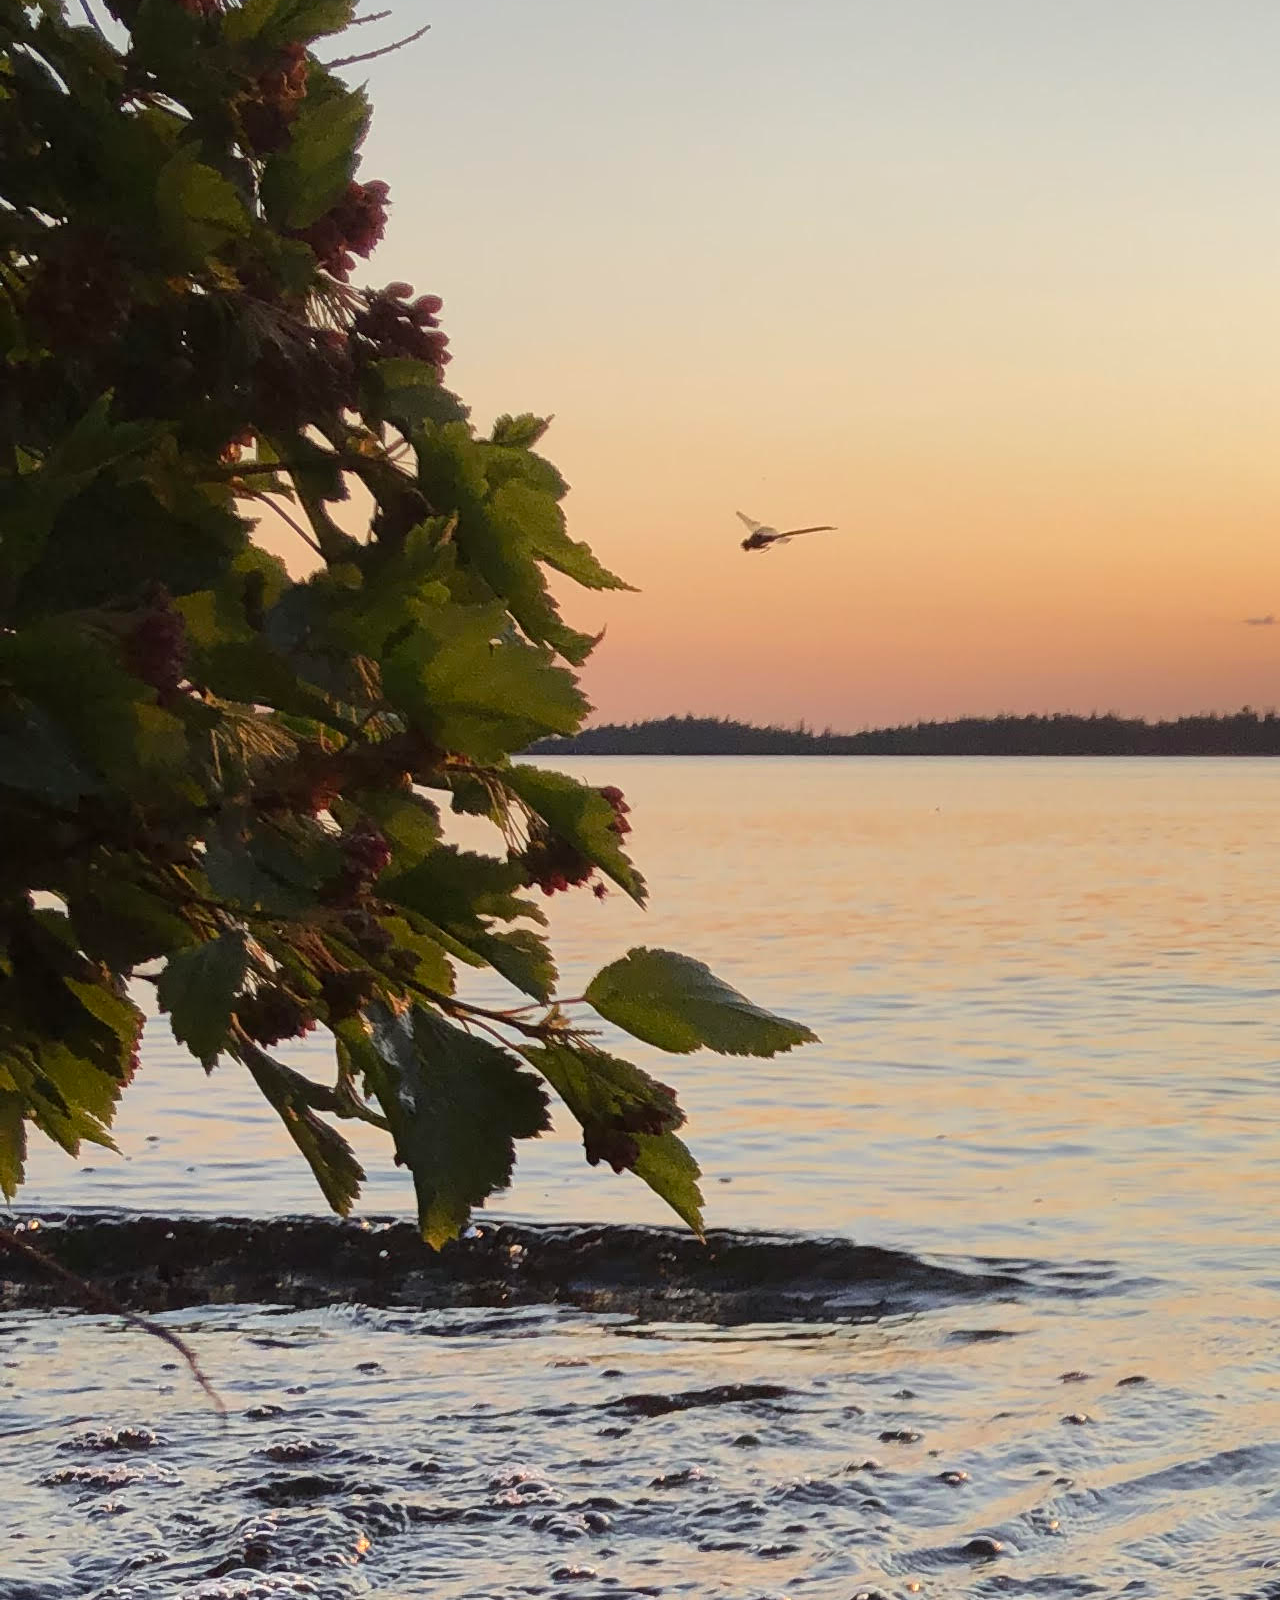
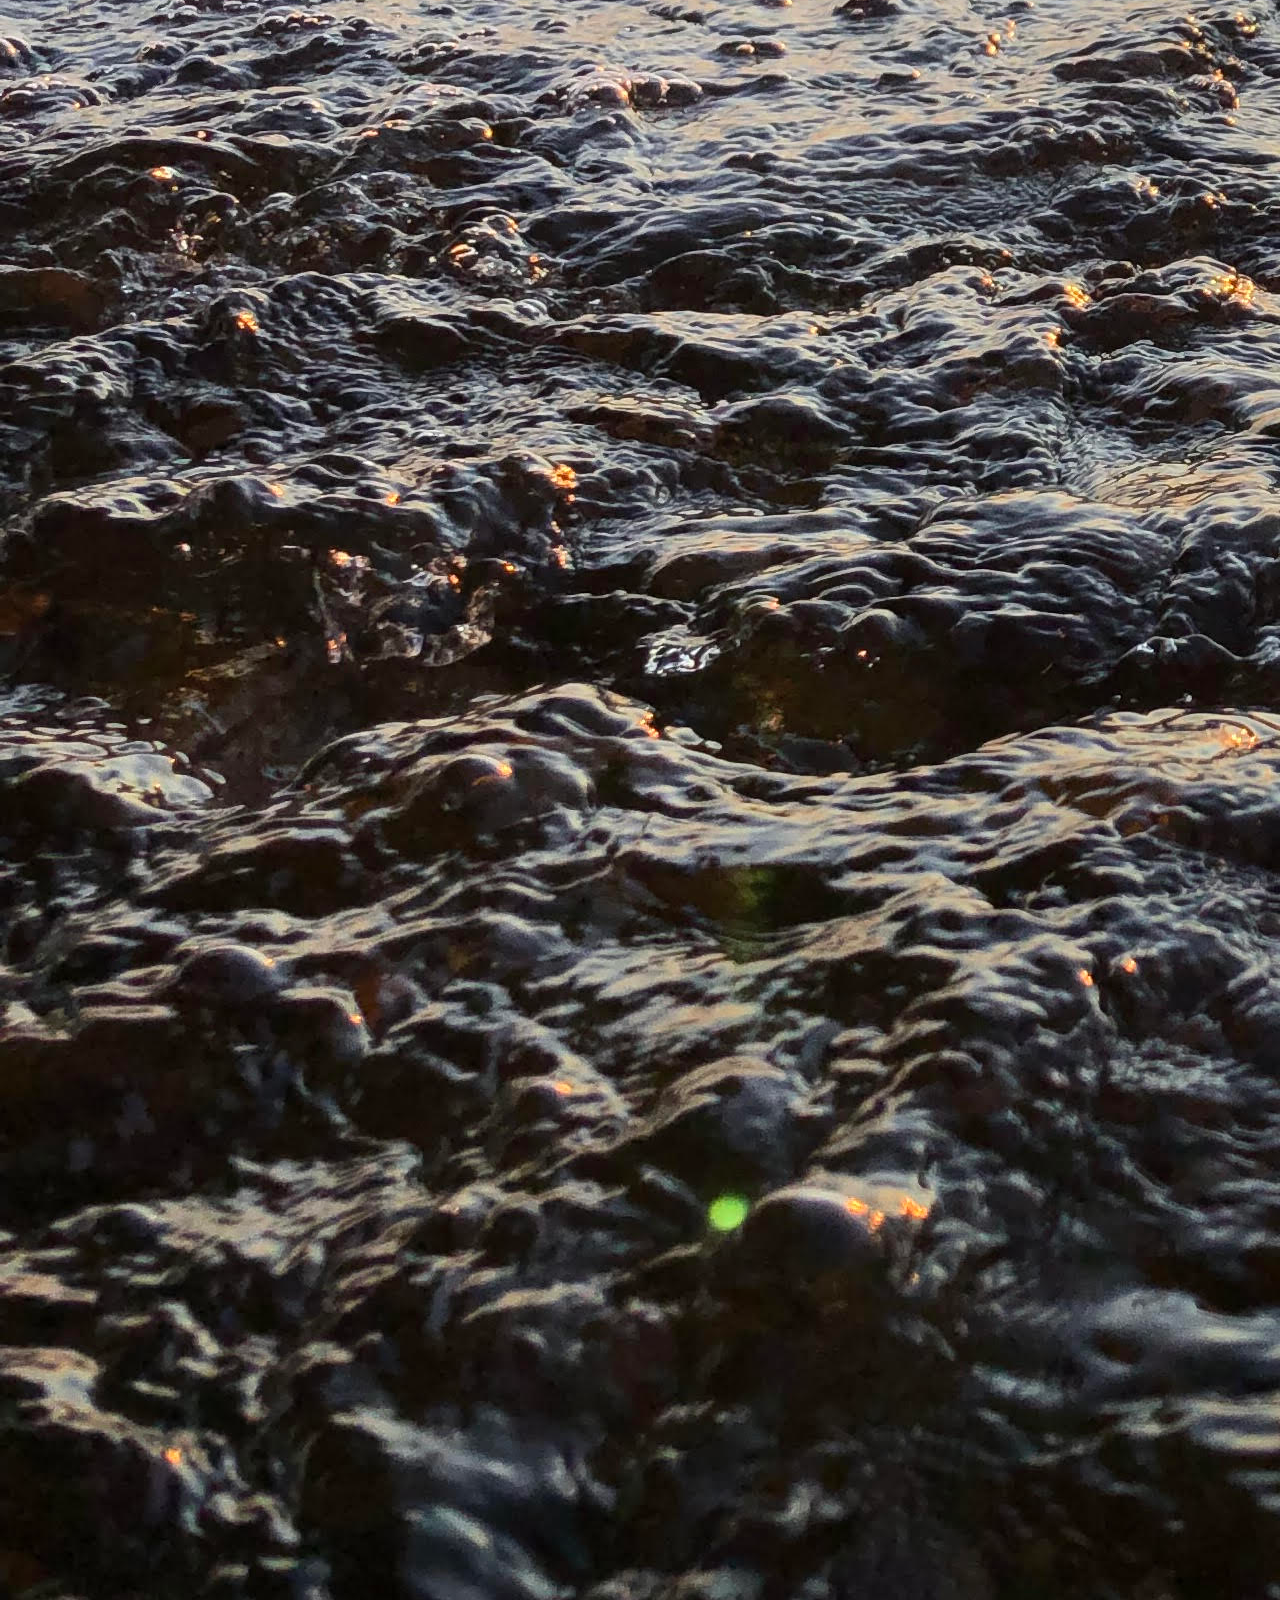
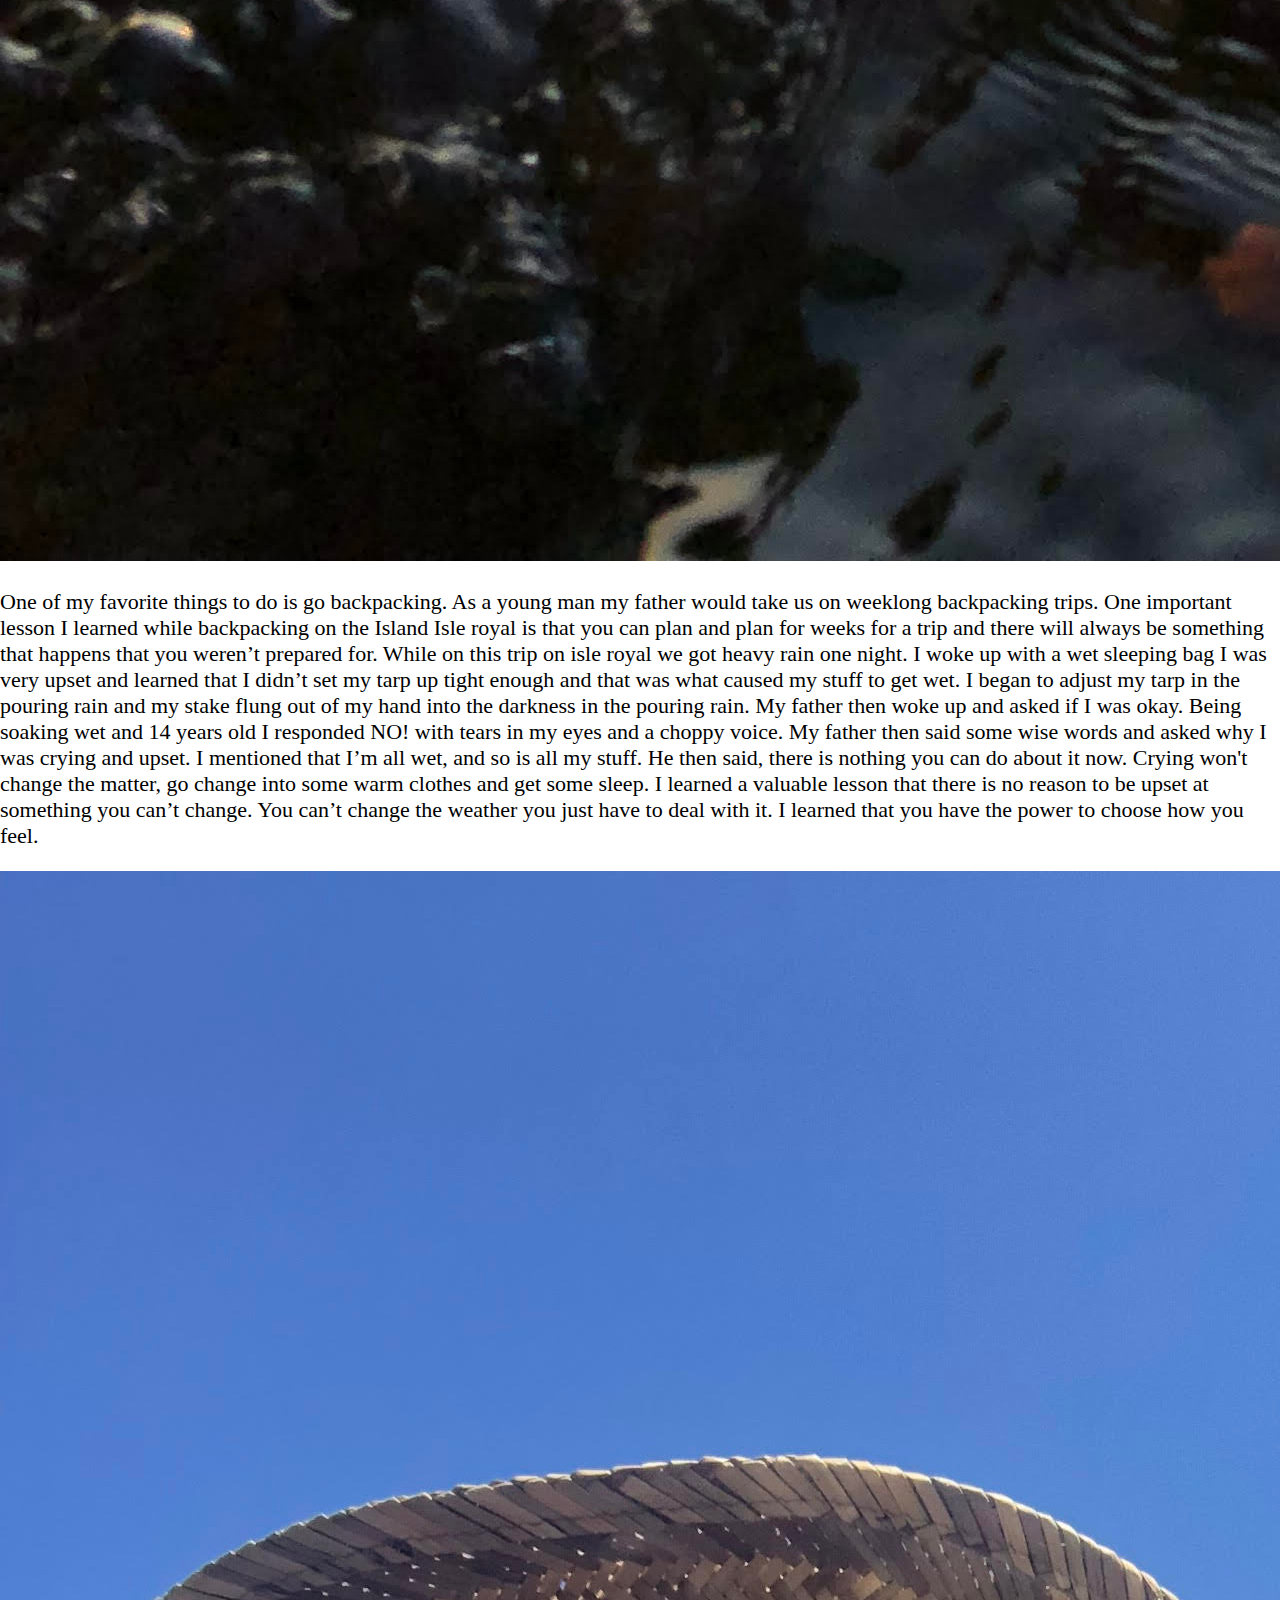
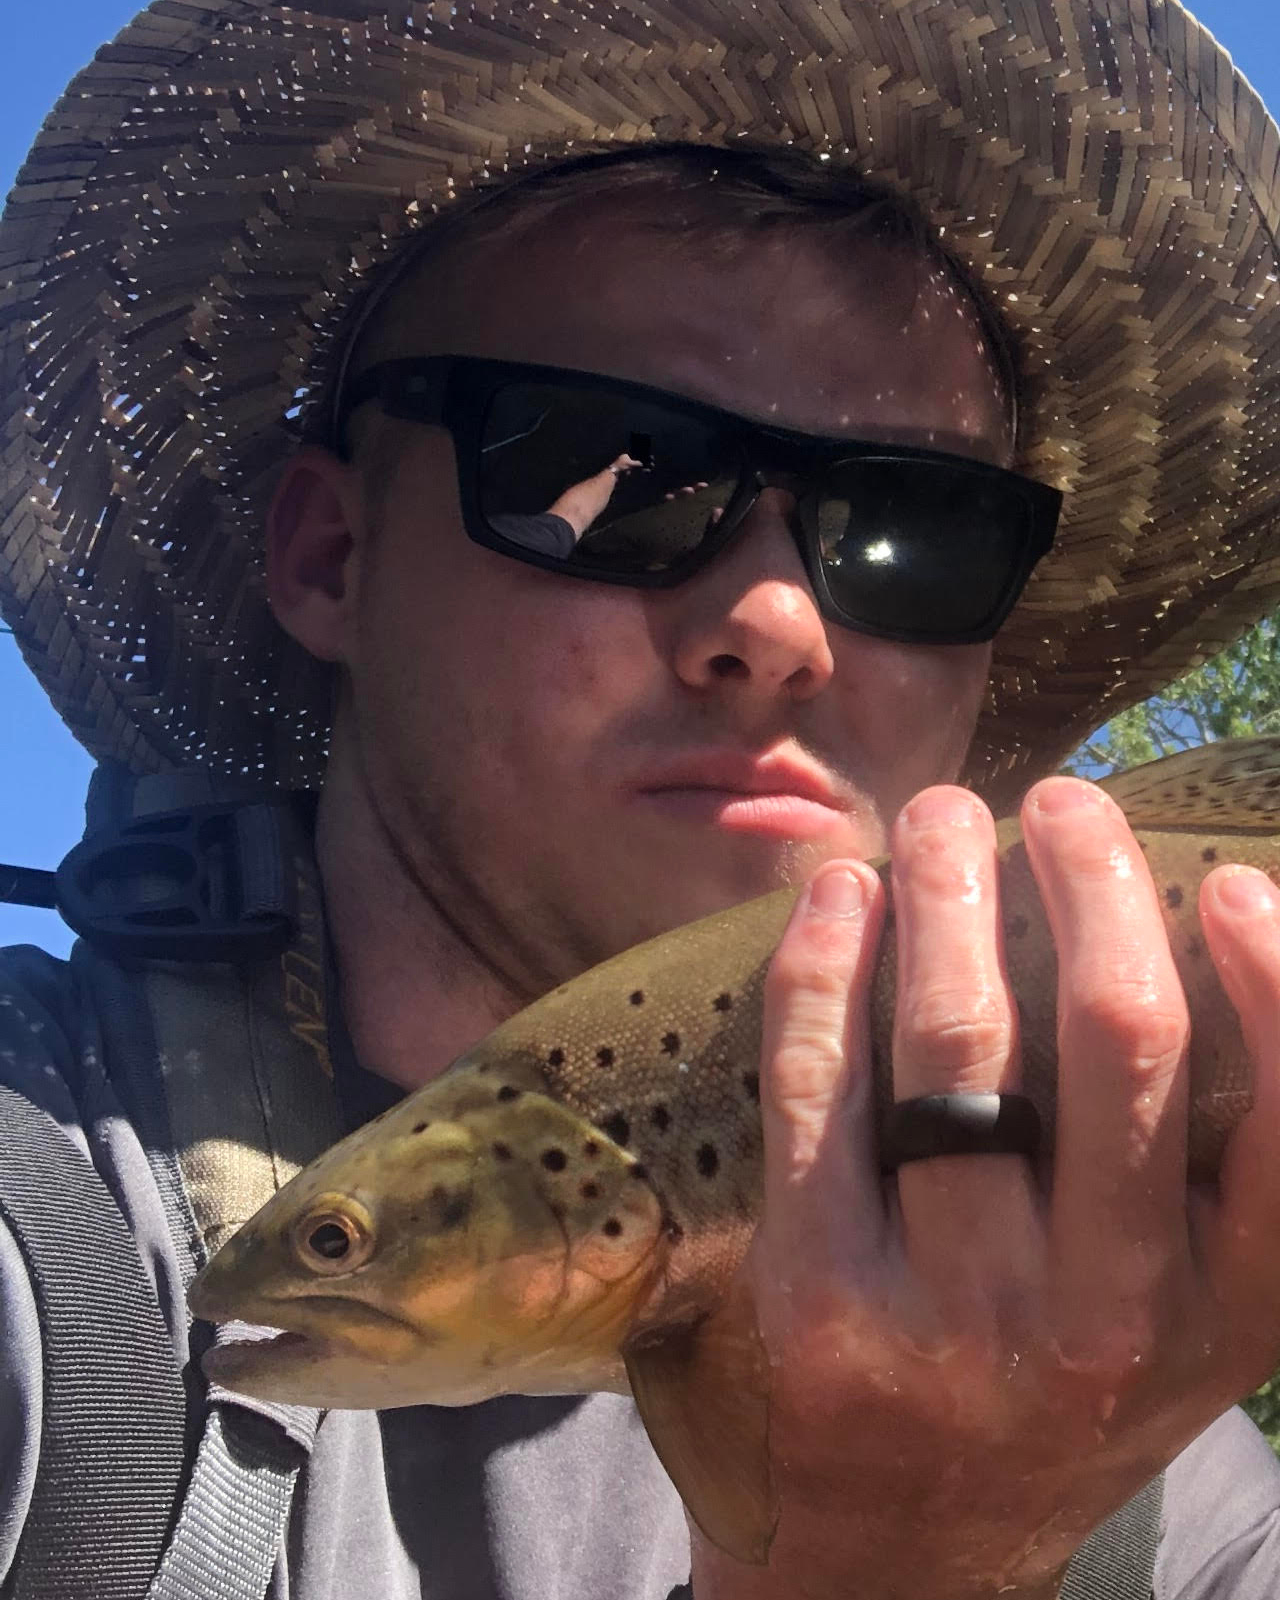
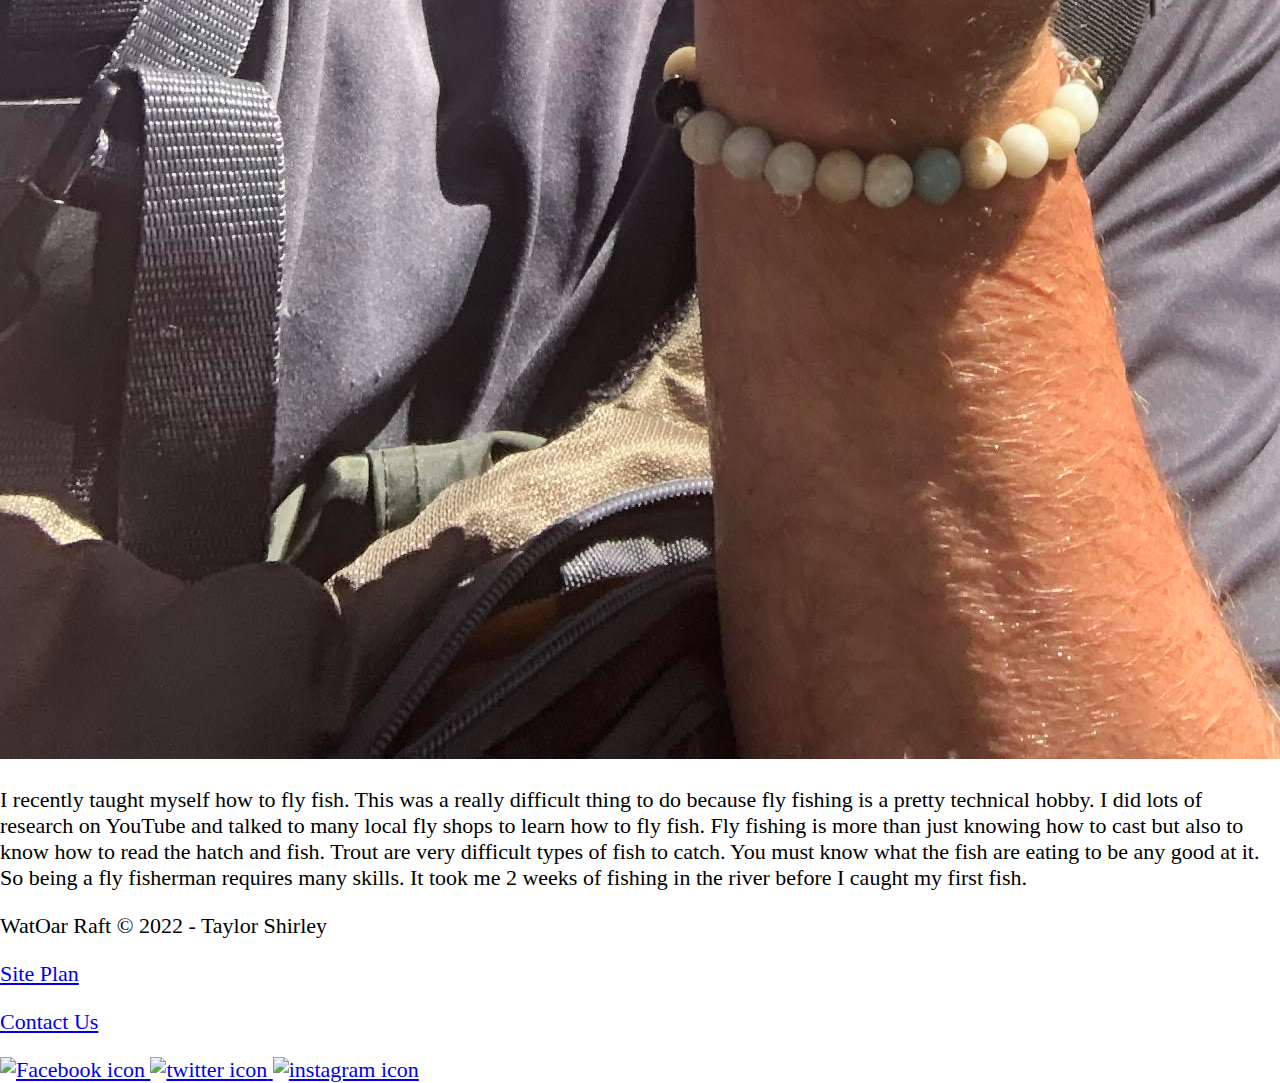
==== commit d538fa54: "parallax" ====
--- a/porfolio/index.html
+++ b/porfolio/index.html
@@ -20,22 +20,28 @@
     </header>
     <div id="hero">
         <div class="hero-box">
-            <img id="hero-img" src="images/backgroundupdate6.jpg" alt="Taylor Shirley and his Wife">
+            <img id="hero-img" src="images/backgroundupdate8.jpg" alt="Taylor Shirley and his Wife">
         </div>
         <section id="hero-msg">
             <h1 class="hero-txt1">J. Taylor Shirley</h1>
-            <h2 class="hero-txt">BYU-I Student</h2>
+            <h2 class="hero-txt2">BYU-I Student</h2>
         </section>
     </div>
     <main>
         <section class="about-me">
-            <img src="images/profilepic.jpg" alt="Image od Taylor Shirley">
-            <h2></h2>
-            <h4></h4>
-            <p></p>
+            <div class="about-me-img-box">
+                <img class="about-me-img" src="images/profilepic2.jpg" alt="Image of Taylor Shirley">
+            </div>
+            <div class="about-me-txt-box">
+                <h2 class="about-me-title">About Me</h2>
+                <p class="about-me-p">I am studying computer information technology. This degree spoke to me because I have always been intrigued by technology and this major goes over a huge spectrum of IT. This course catalog covers everything from networking to object-oriented programming. As I have taken more classes I have come to the conclusion that I really enjoy working with databases and have started to take more database classes with my elective credits. I really want to learn more about database analytics and administration.
+
+                This leads me to why I took finances as my minor.  I love finances and how to make smart financial decisions. I have had a job since I was 12 years old. I desire to make money work for me. This goal takes financial awareness and smart investments, hence why I have already opened both a ROTH and traditional IRA. I would love to mix these two worlds together and work in data analytic.
+                </p>
+            </div>
         </section>
         <section class="scrolling-image">
-            <img src="images/backgroundupdate.jpg" alt="">
+            <img class="background-scroll" src="images/motherboard3.jpg" alt="picture of a motherboard">
         </section>
         <section class="projects">
             <h2 class="title">Projects</h2>
--- a/porfolio/styles/styles.css
+++ b/porfolio/styles/styles.css
@@ -46,19 +46,20 @@
     margin-top: -100px; 
 }
 #hero-msg {
-    grid-column: 2/3;
+    grid-column: 1/3;
     grid-row: 1/2;
-    margin-top: 100px;
+    margin-left: 100px;
+    margin-top: 250px;
 }
 #hero-msg h4 {
     color: white;
 }
 #hero-msg h1, #hero-msg h4 {
-    text-align: center;
+    text-align: left;
 }
 #hero-img {
     width: 100%;
-   
+    height: 100vh;
 }
 .hero-box {
     grid-column: 1/4;
@@ -68,6 +69,14 @@
 .hero-txt1 {
     color: #ffffff;
     font-family: "Poppins", Sans-serif;
+    font-size: 55px;
+    font-weight: 700;
+    line-height: 63px;
+}
+.hero-txt2 {
+    color: #34bac4;
+    font-family: "Poppins", Sans-serif;
+    text-shadow: 0 0 10px #000;
     font-size: 55px;
     font-weight: 700;
     line-height: 63px;
@@ -82,4 +91,54 @@
     font-size: 22px;
     margin: 0;
     padding: 0;
-}+}
+
+/*------------------------------------------------------ About Me --------------------------------------------------------------*/
+.about-me {
+    display: grid;
+    grid-template-columns: 1fr 1fr;
+    margin-top: 75px;
+    margin-bottom: 75px;
+}
+.about-me-img-box {
+    grid-template-columns: 1fr 2fr 2fr 1fr;
+    display: grid;
+    
+}
+.about-me-img {
+    width: 72%;
+    height: 92%;
+    grid-column: 2/4;
+    margin-top: 50px;
+    margin-bottom: 50px;
+}
+.about-me-txt-box {
+    
+    grid-column: 2/3;
+}
+.about-me-title {
+    padding-right: 20px;
+}
+.about-me-p {
+    padding-right: 20px;
+}
+
+/* --------------------------------------------------- Scrolling Img ----------------------------------------------------------- */
+.background-scroll {
+    width: 100%;
+    height: 100%;
+}
+.scrolling-image {
+    /* The image used */
+    /* background-image: url("images/motherboard2.jpg"); */
+  
+    /* Set a specific height */
+    min-height: 300px;
+  
+    /* Create the parallax scrolling effect */
+    background-attachment: fixed;
+    background-position: center;
+    background-repeat: no-repeat;
+    background-size: cover;
+  }
+ 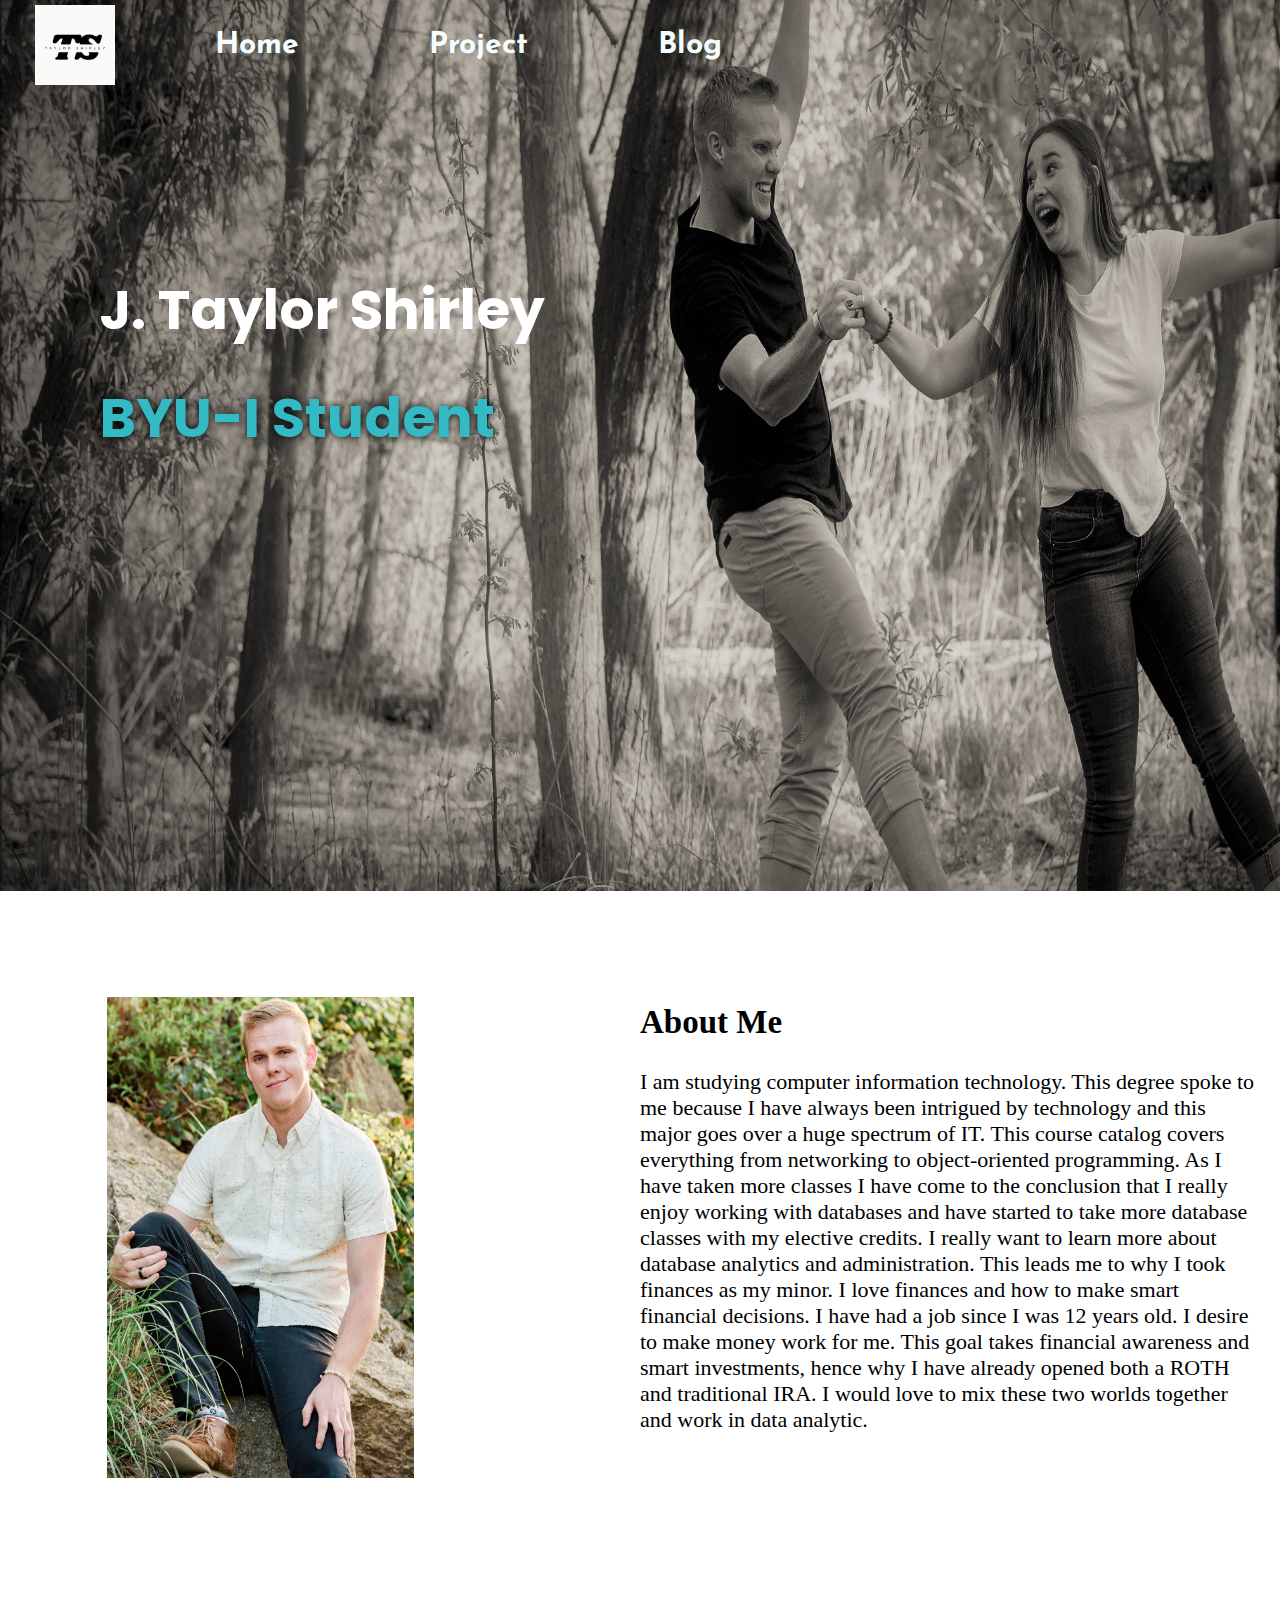
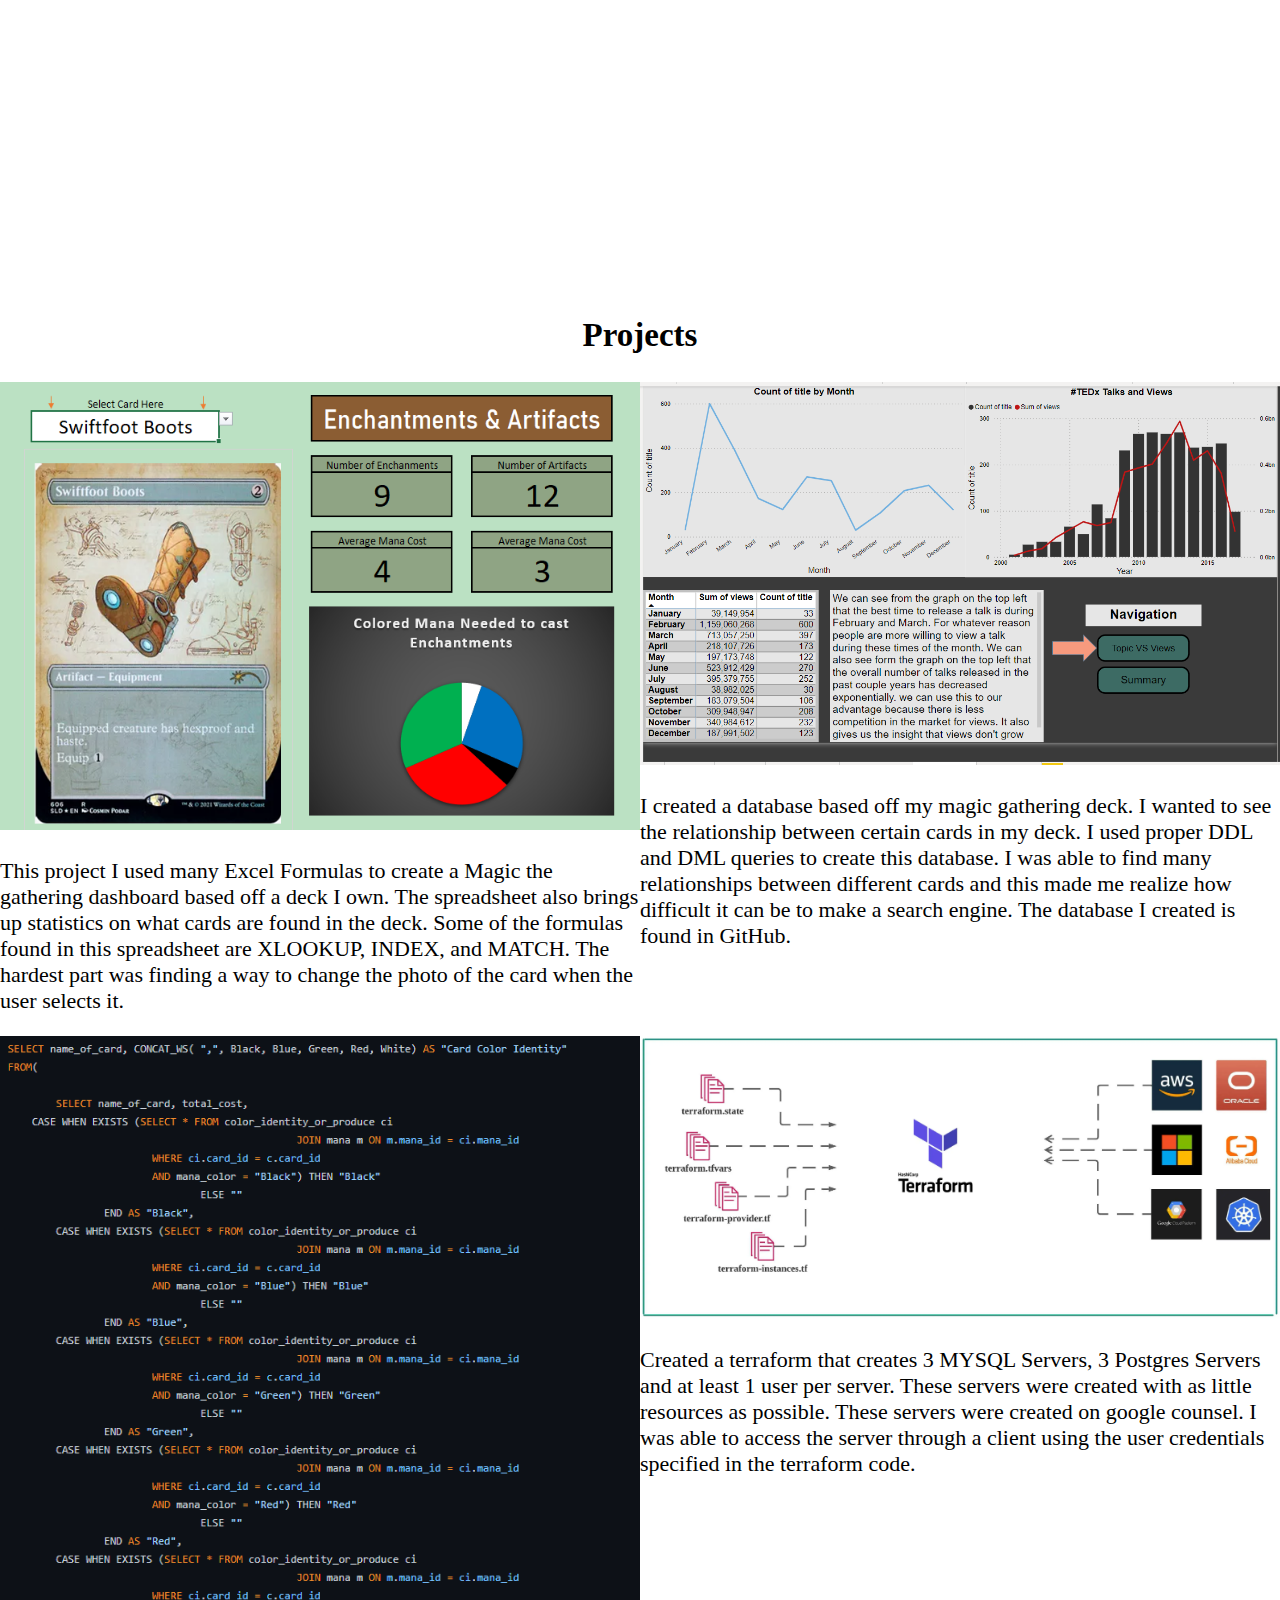
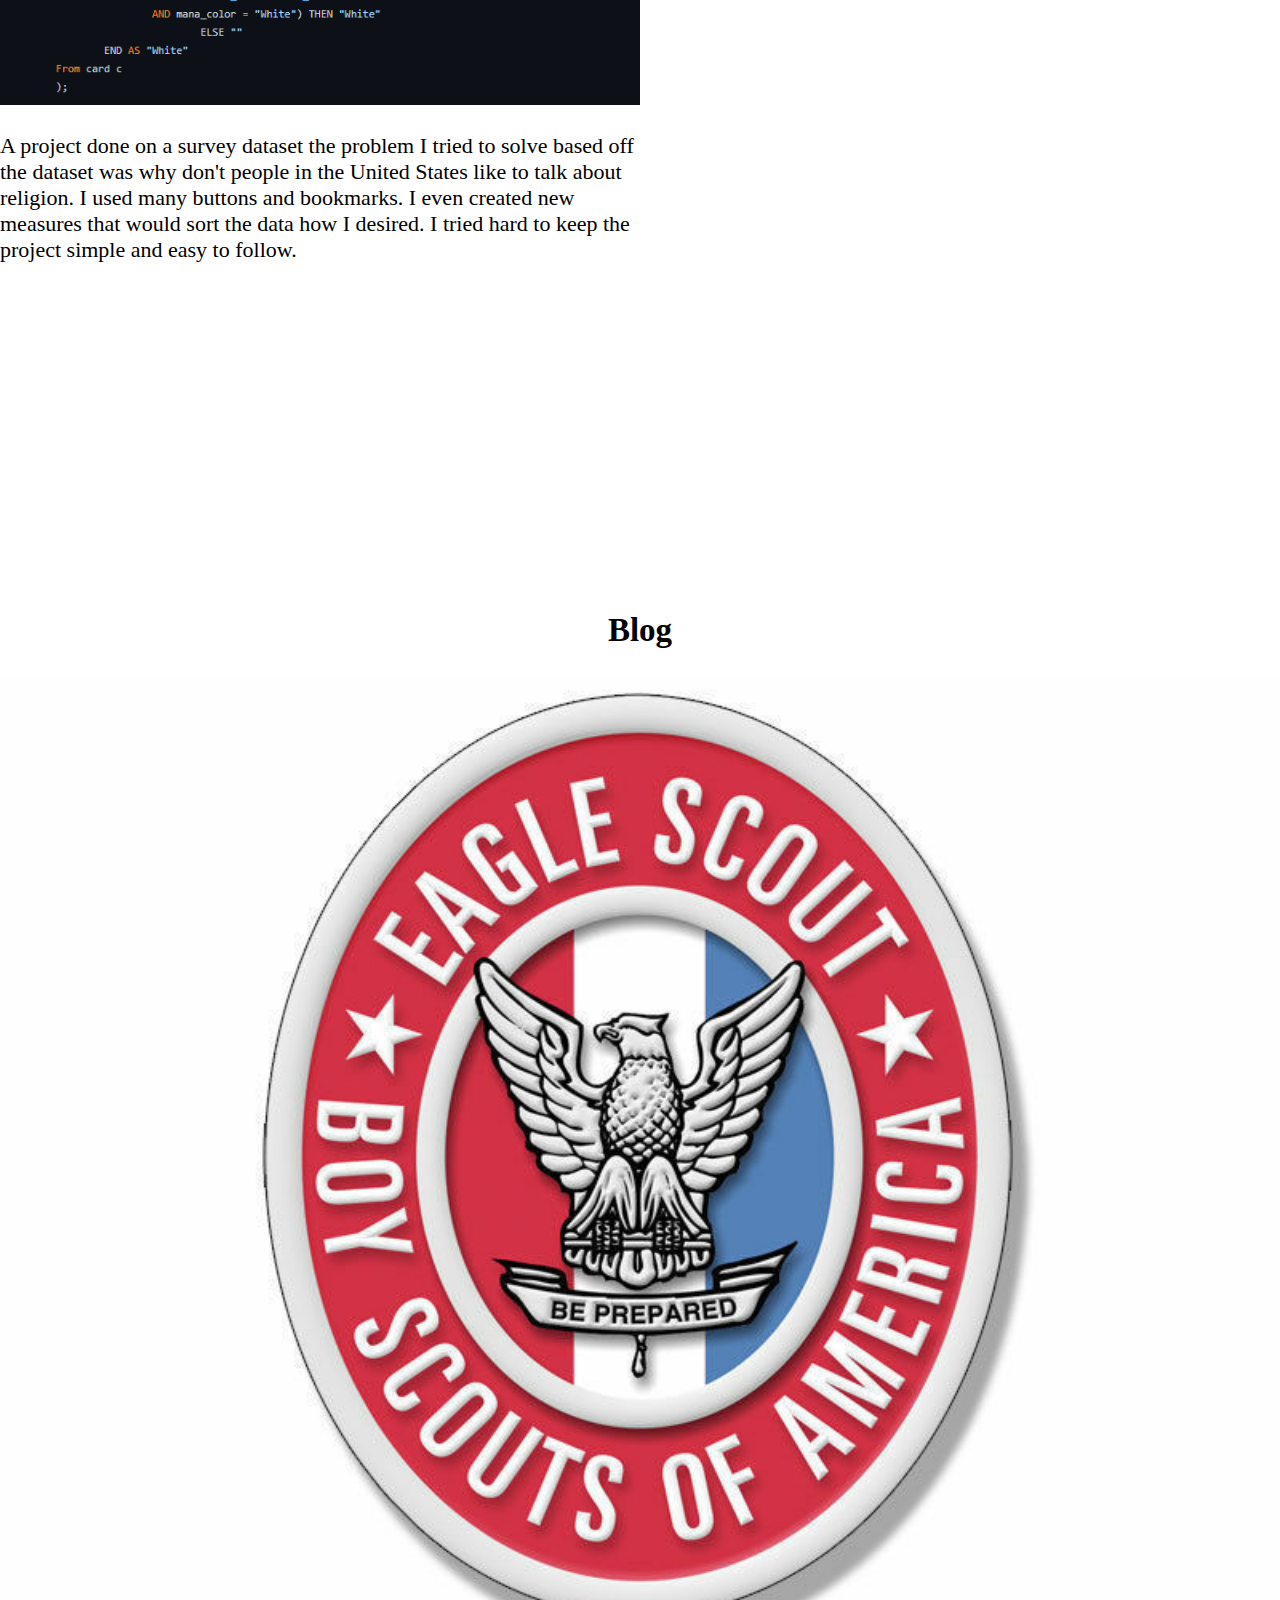
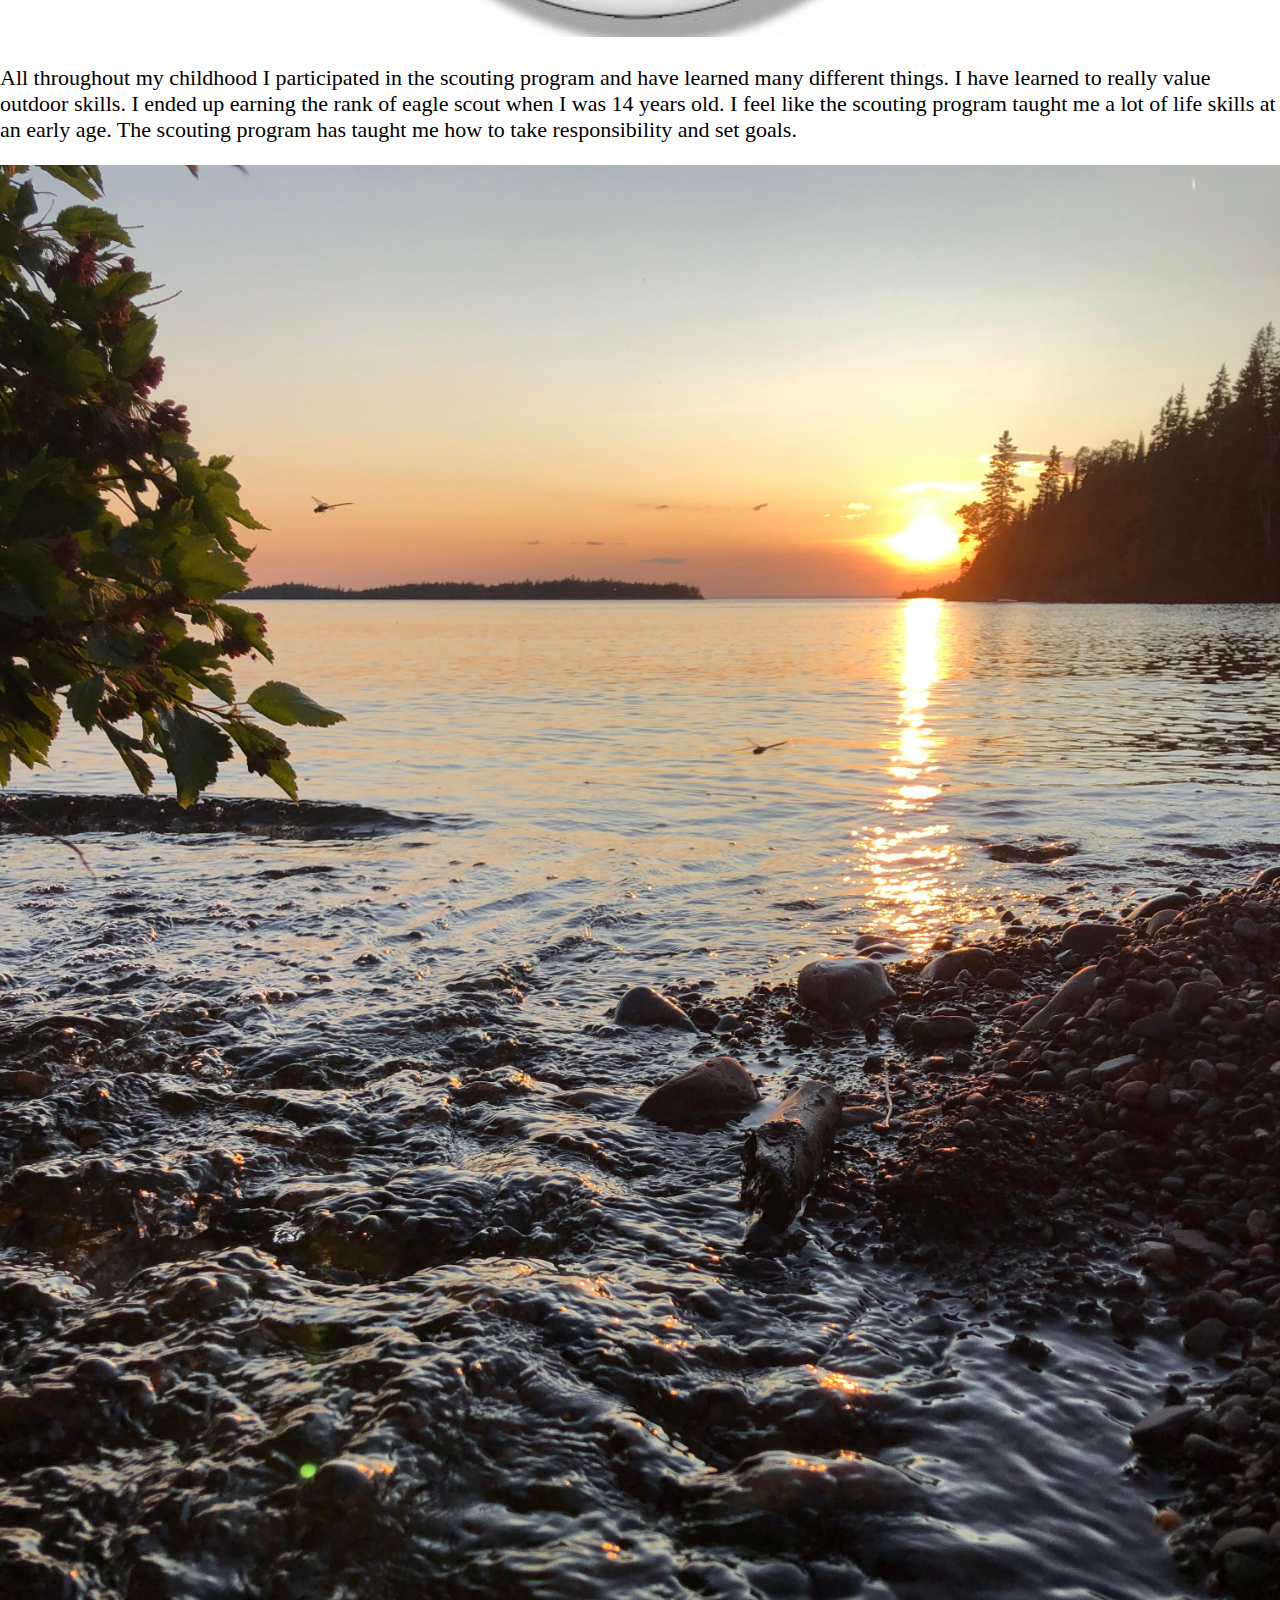
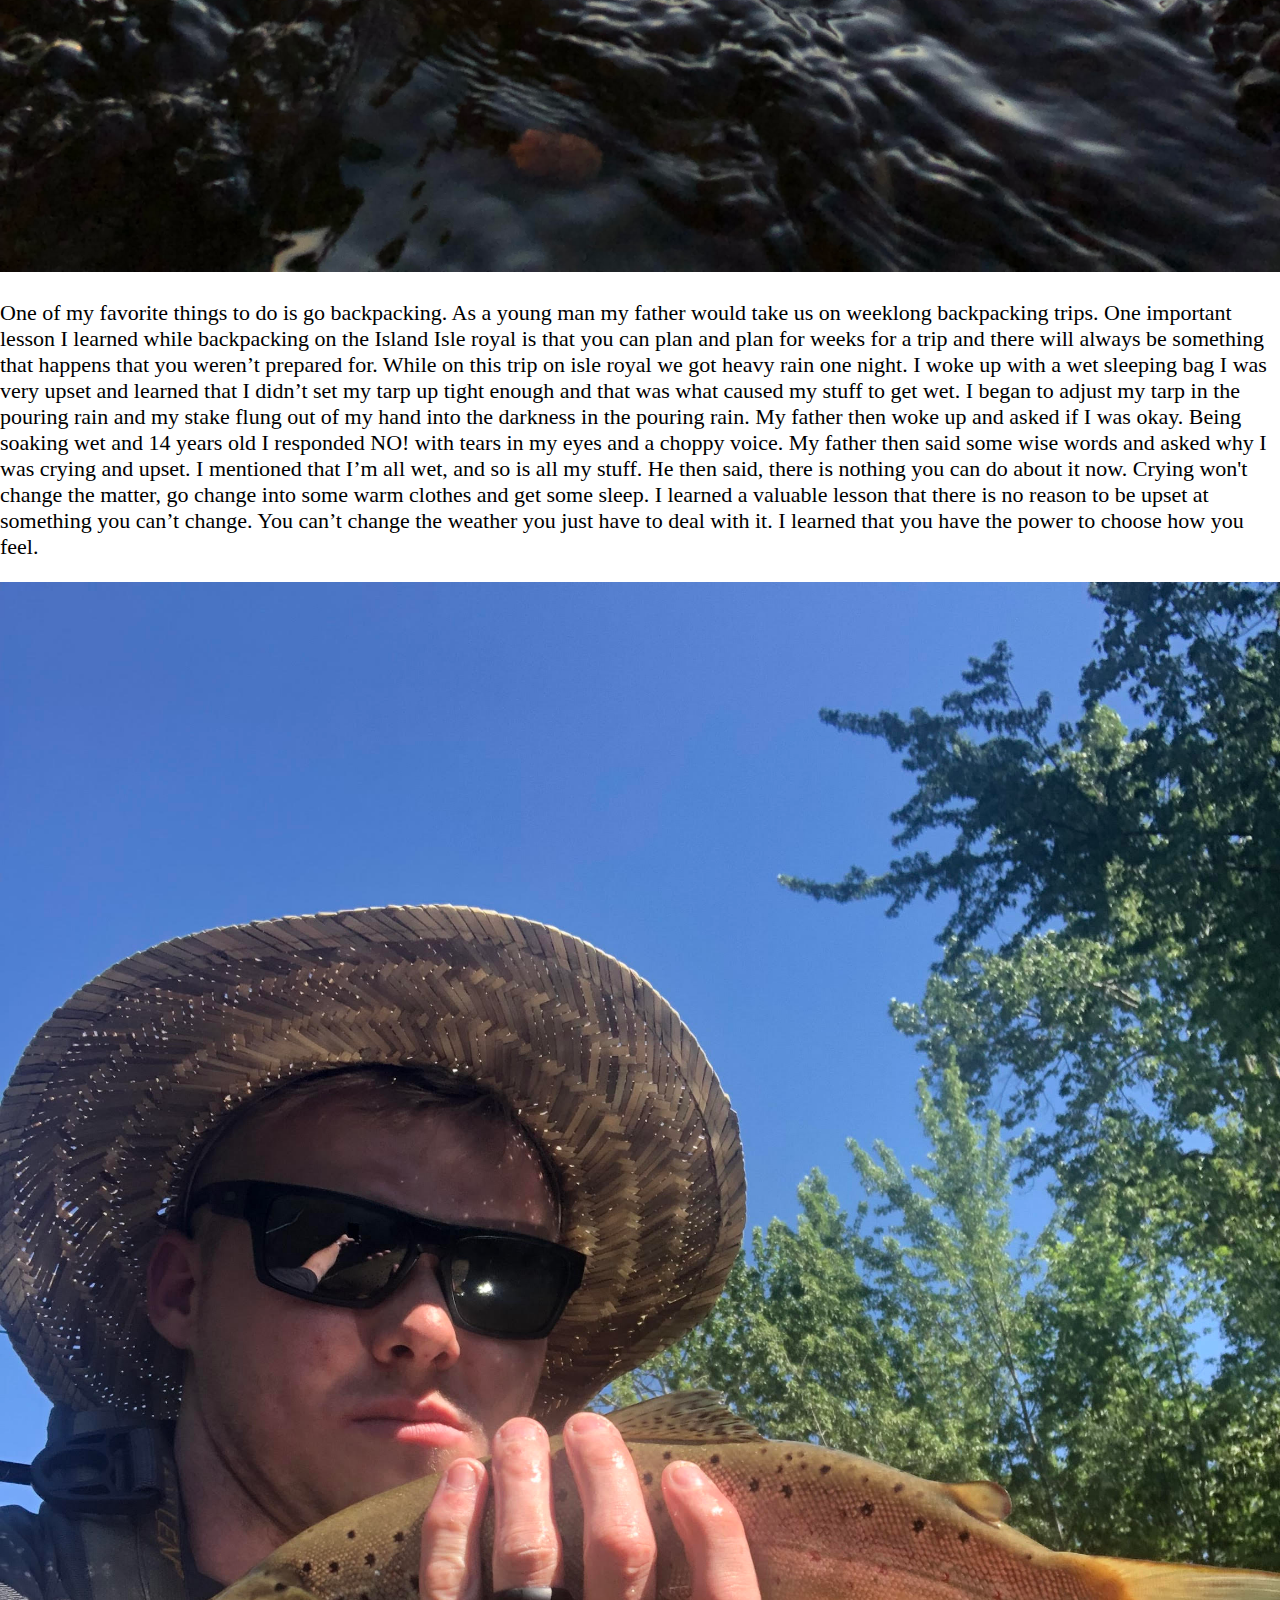
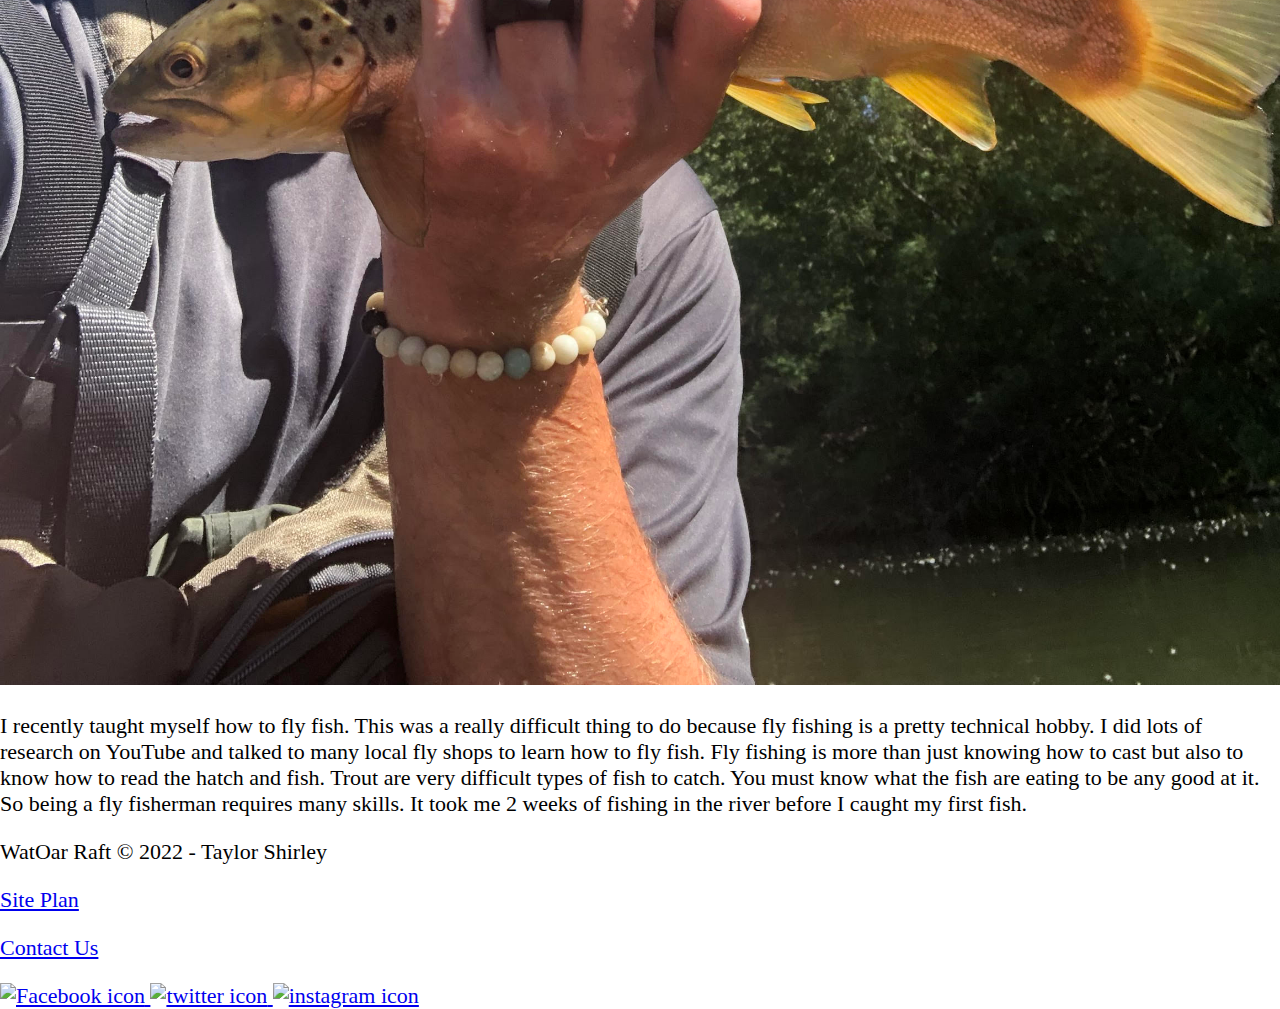
==== commit 744cff71: "parralax" ====
--- a/porfolio/index.html
+++ b/porfolio/index.html
@@ -41,37 +41,54 @@
             </div>
         </section>
         <section class="scrolling-image">
-            <img class="background-scroll" src="images/motherboard3.jpg" alt="picture of a motherboard">
+            <!-- <img class="background-scroll" src="images/motherboard3.jpg" alt="picture of a motherboard"> -->
         </section>
         <section class="projects">
             <h2 class="title">Projects</h2>
-            <img src="images/excelproj.PNG" alt="Excel project">
-            <p>
-                This project I used many Excel Formulas to create a Magic the gathering dashboard based off a deck I own. The spreadsheet also brings up statistics
-                on what cards are found in the deck. Some of the formulas found in this spreadsheet are XLOOKUP, INDEX, and MATCH. The hardest part was finding a way to
-                change the photo of the card when the user selects it.
-            </p>
-            <img src="images/powerbipic.PNG" alt="Power BI Project">
-            <p>
-                I created a database based off my magic gathering deck. I wanted to see the relationship between certain cards in my deck. I used proper DDL and DML queries
-                to create this database. I was able to find many relationships between different cards and this made me realize how difficult it can be to make a search
-                engine. The database I created is found in GitHub.
-            </p>
-            <img src="images/sql225.PNG" alt="SQL Workbench Project">
-            <p>
-                A project done on a survey dataset the problem I tried to solve based off the dataset was why don't people in the United States like to talk about religion.
-                I used many buttons and bookmarks. I even created new measures that would sort the data how I desired. I tried hard to keep the project simple
-                and easy to follow.
-            </p>
-            <img src="images/" alt="">
-            <p>
-                The last project is a PowerShell script that scrubs a csv file.
-            </p>
+            <section class="proj-section">
+                <div class="proj-box">
+                    <img class="proj-img" src="images/excelproj.PNG" alt="Excel project">
+                    <p>
+                        This project I used many Excel Formulas to create a Magic the gathering dashboard based off a deck I own. The spreadsheet also brings up statistics
+                        on what cards are found in the deck. Some of the formulas found in this spreadsheet are XLOOKUP, INDEX, and MATCH. The hardest part was finding a way to
+                        change the photo of the card when the user selects it.
+                    </p>
+                </div>
+                <div class="proj-box">
+                    <img class="proj-img" src="images/powerbipic.PNG" alt="Power BI Project">
+                    <p>
+                        I created a database based off my magic gathering deck. I wanted to see the relationship between certain cards in my deck. I used proper DDL and DML queries
+                        to create this database. I was able to find many relationships between different cards and this made me realize how difficult it can be to make a search
+                        engine. The database I created is found in GitHub.
+                    </p>
+                </div>
+            </section>
+            <section class="proj-section">
+                <div class="proj-box">
+                    <img class="proj-img" src="images/sql225.PNG" alt="SQL Workbench Project">
+                    <p>
+                        A project done on a survey dataset the problem I tried to solve based off the dataset was why don't people in the United States like to talk about religion.
+                        I used many buttons and bookmarks. I even created new measures that would sort the data how I desired. I tried hard to keep the project simple
+                        and easy to follow.
+                    </p>
+                </div>
+                <div class="proj-box">
+                    <img class="proj-img" src="images/terraform.PNG" alt="Terraform">
+                    <p>
+                        Created a terraform that creates 3 MYSQL Servers, 3 Postgres Servers and at least 1 user per server.
+                        These servers were created with as little resources as possible. These servers were created on google counsel. I was able to access
+                        the server through a client using the user credentials specified in the terraform code.
+                    </p>
+                </div>
+            </section>
+        </section>
+        <section class="scrolling-image">
+            <!-- <img class="background-scroll" src="images/motherboard3.jpg" alt="picture of a motherboard"> -->
         </section>
         <section>
             <h2 class="title">Blog</h2>
             <div class="block">
-                <img src="images/scouting.jpg" alt="Eagle Merit badge">
+                <img class="blog-img" src="images/scouting.jpg" alt="Eagle Merit badge">
                 <p>
                     All throughout my childhood I participated in the scouting program and have learned many different things. I have learned to really value
                     outdoor skills. I ended up earning the rank of eagle scout when I was 14 years old. I feel like the scouting program taught me a lot of life skills 
@@ -79,7 +96,7 @@
                 </p>
             </div>
             <div class="block">
-                <img src="images/bakcpackingpic.jpg" alt="Sunset">
+                <img class="blog-img" src="images/bakcpackingpic.jpg" alt="Sunset">
                 <p>
                     One of my favorite things to do is go backpacking. As a young man my father would take us on weeklong backpacking trips.
                     One important lesson I learned while backpacking on the Island Isle royal is that you can plan and plan for weeks for a trip and there will always
@@ -93,7 +110,7 @@
                 </p>
             </div>
             <div class="block">
-                <img src="images/fishingpic.jpg" alt="Brown Trout">
+                <img class="blog-img" src="images/fishingpic.jpg" alt="Brown Trout">
                 <p>
                     I recently taught myself how to fly fish. This was a really difficult thing to do because fly fishing is a pretty technical hobby. I did lots of research on YouTube
                     and talked to many local fly shops to learn how to fly fish. Fly fishing is more than just knowing how to cast but also to know how to read the hatch
--- a/porfolio/styles/styles.css
+++ b/porfolio/styles/styles.css
@@ -92,13 +92,17 @@
     margin: 0;
     padding: 0;
 }
+.title {
+    justify-content: center;
+    display: flex;
+}
 
 /*------------------------------------------------------ About Me --------------------------------------------------------------*/
 .about-me {
     display: grid;
     grid-template-columns: 1fr 1fr;
-    margin-top: 75px;
-    margin-bottom: 75px;
+    margin-top: 50px;
+    margin-bottom: 120px;
 }
 .about-me-img-box {
     grid-template-columns: 1fr 2fr 2fr 1fr;
@@ -113,7 +117,7 @@
     margin-bottom: 50px;
 }
 .about-me-txt-box {
-    
+    padding-top: 30px;
     grid-column: 2/3;
 }
 .about-me-title {
@@ -130,15 +134,30 @@
 }
 .scrolling-image {
     /* The image used */
-    /* background-image: url("images/motherboard2.jpg"); */
+    background-image: url("../images/motherboard3.jpg");
   
-    /* Set a specific height */
-    min-height: 300px;
-  
-    /* Create the parallax scrolling effect */
-    background-attachment: fixed;
-    background-position: center;
-    background-repeat: no-repeat;
-    background-size: cover;
+  /* Set a specific height */
+  min-height: 300px;
+
+  /* Create the parallax scrolling effect */
+  background-attachment: fixed;
+  background-position: center;
+  background-repeat: no-repeat;
+  background-size: cover;
   }
- + 
+/* ------------------------------------------------------- Projects ----------------------------------------------------------------------*/
+.proj-section {
+    grid-template-columns: 1fr 1fr;
+    display: grid;
+}
+
+
+.proj-img {
+    width: 100%;
+}
+
+  /* ----------------------------------------------------- Blog -------------------------------------------------------------------------*/
+.blog-img {
+    width: 100%;
+}
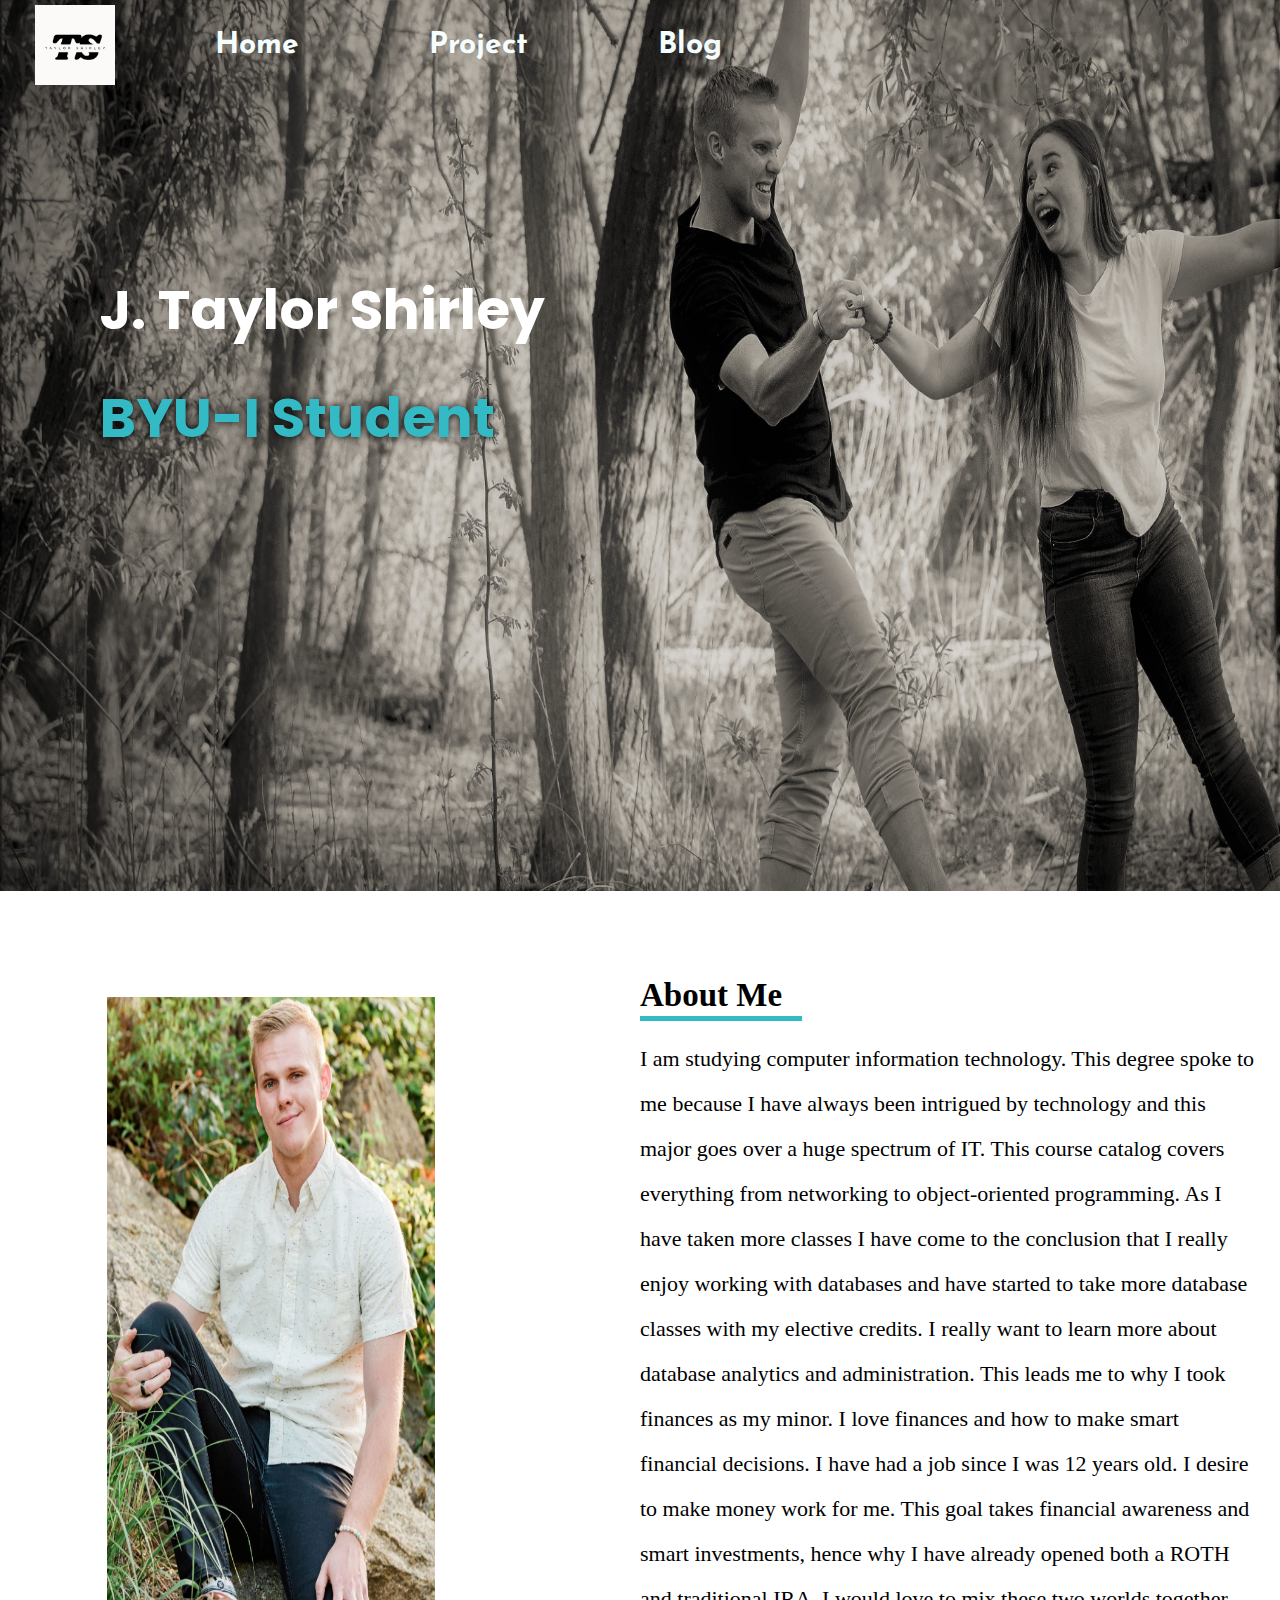
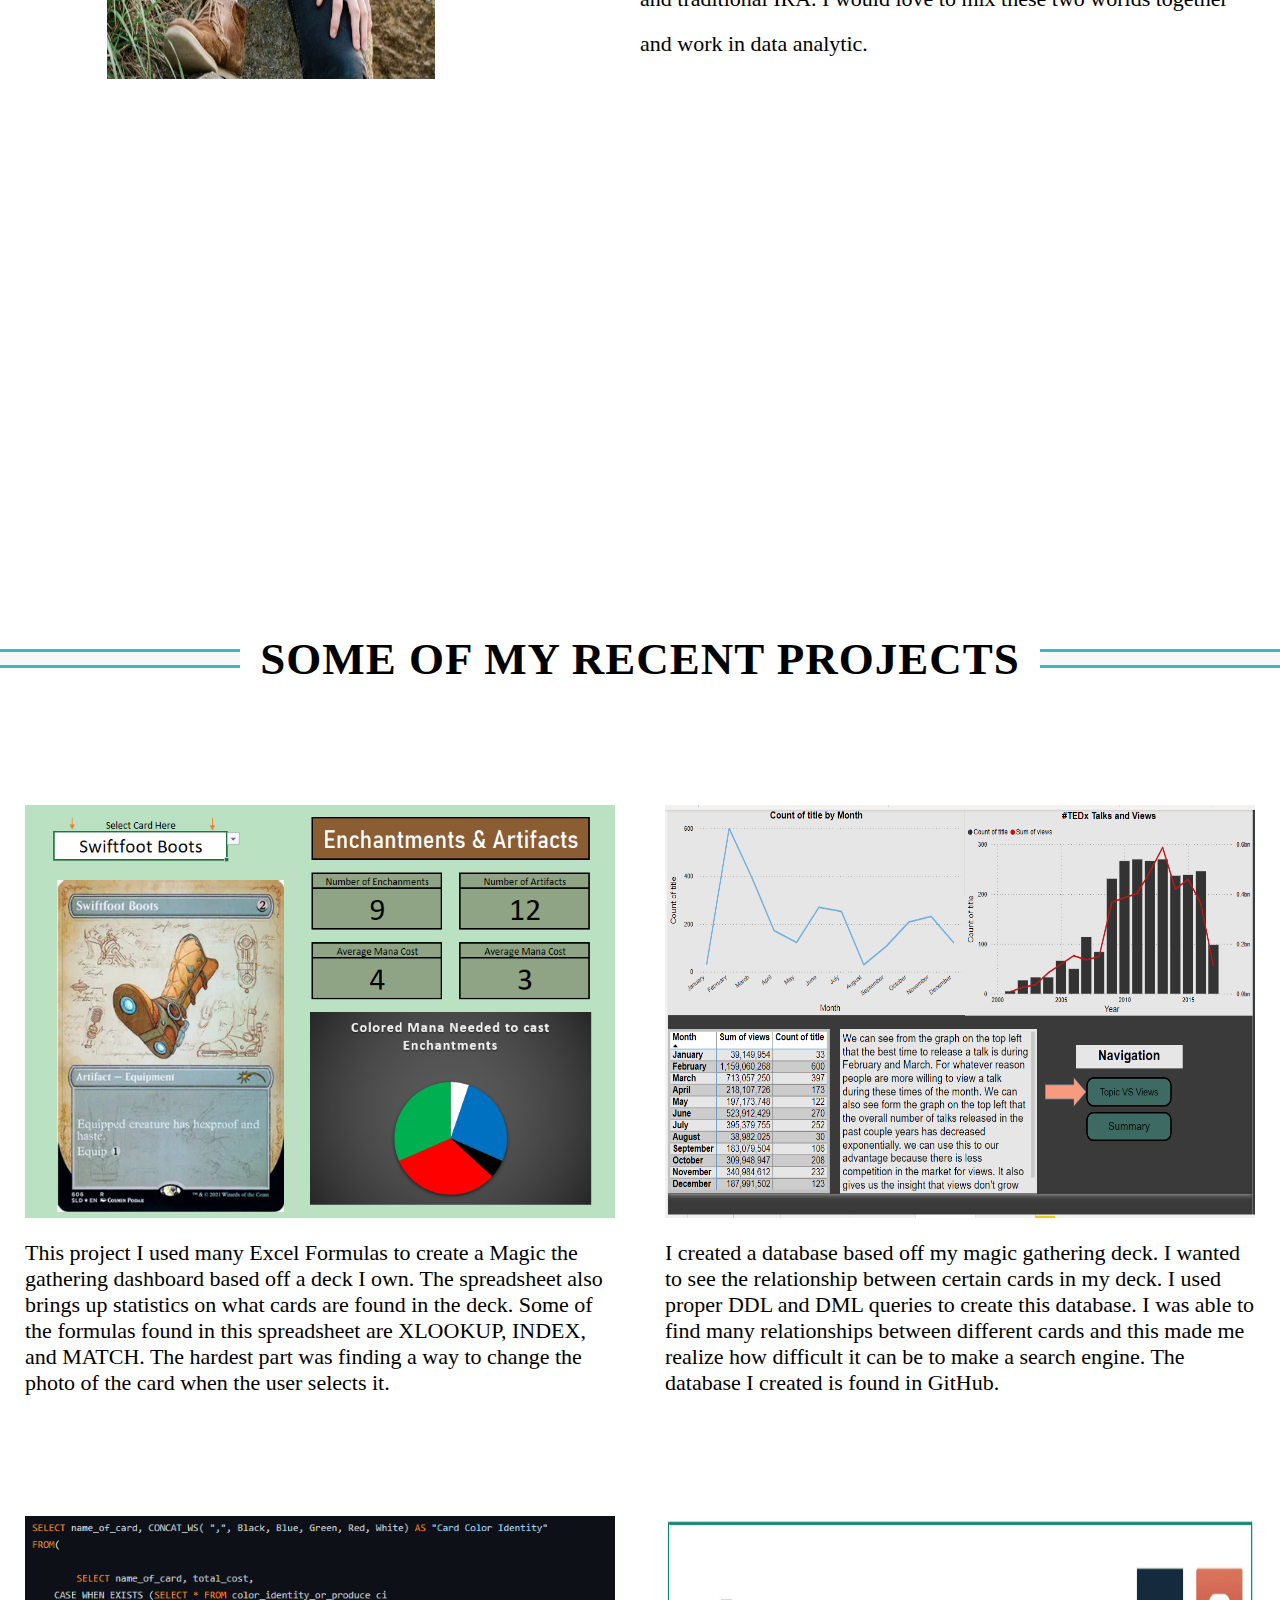
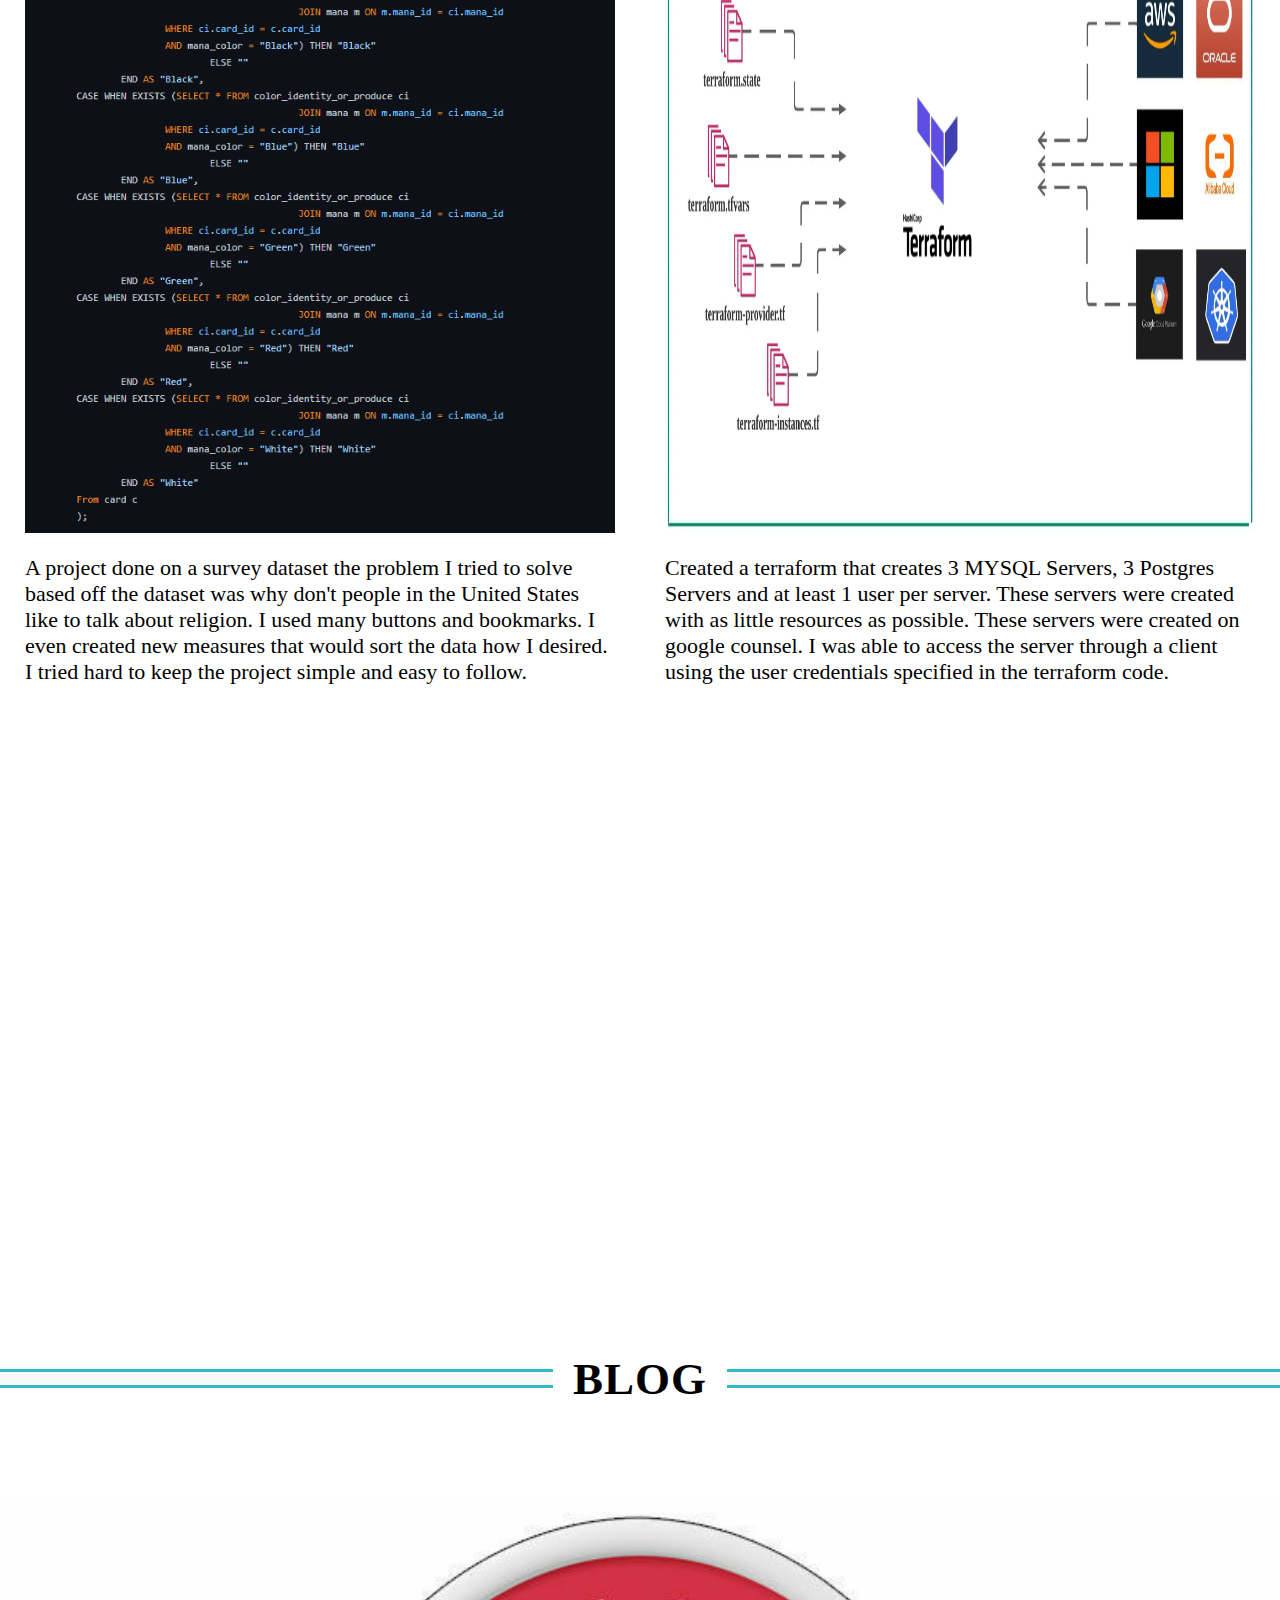
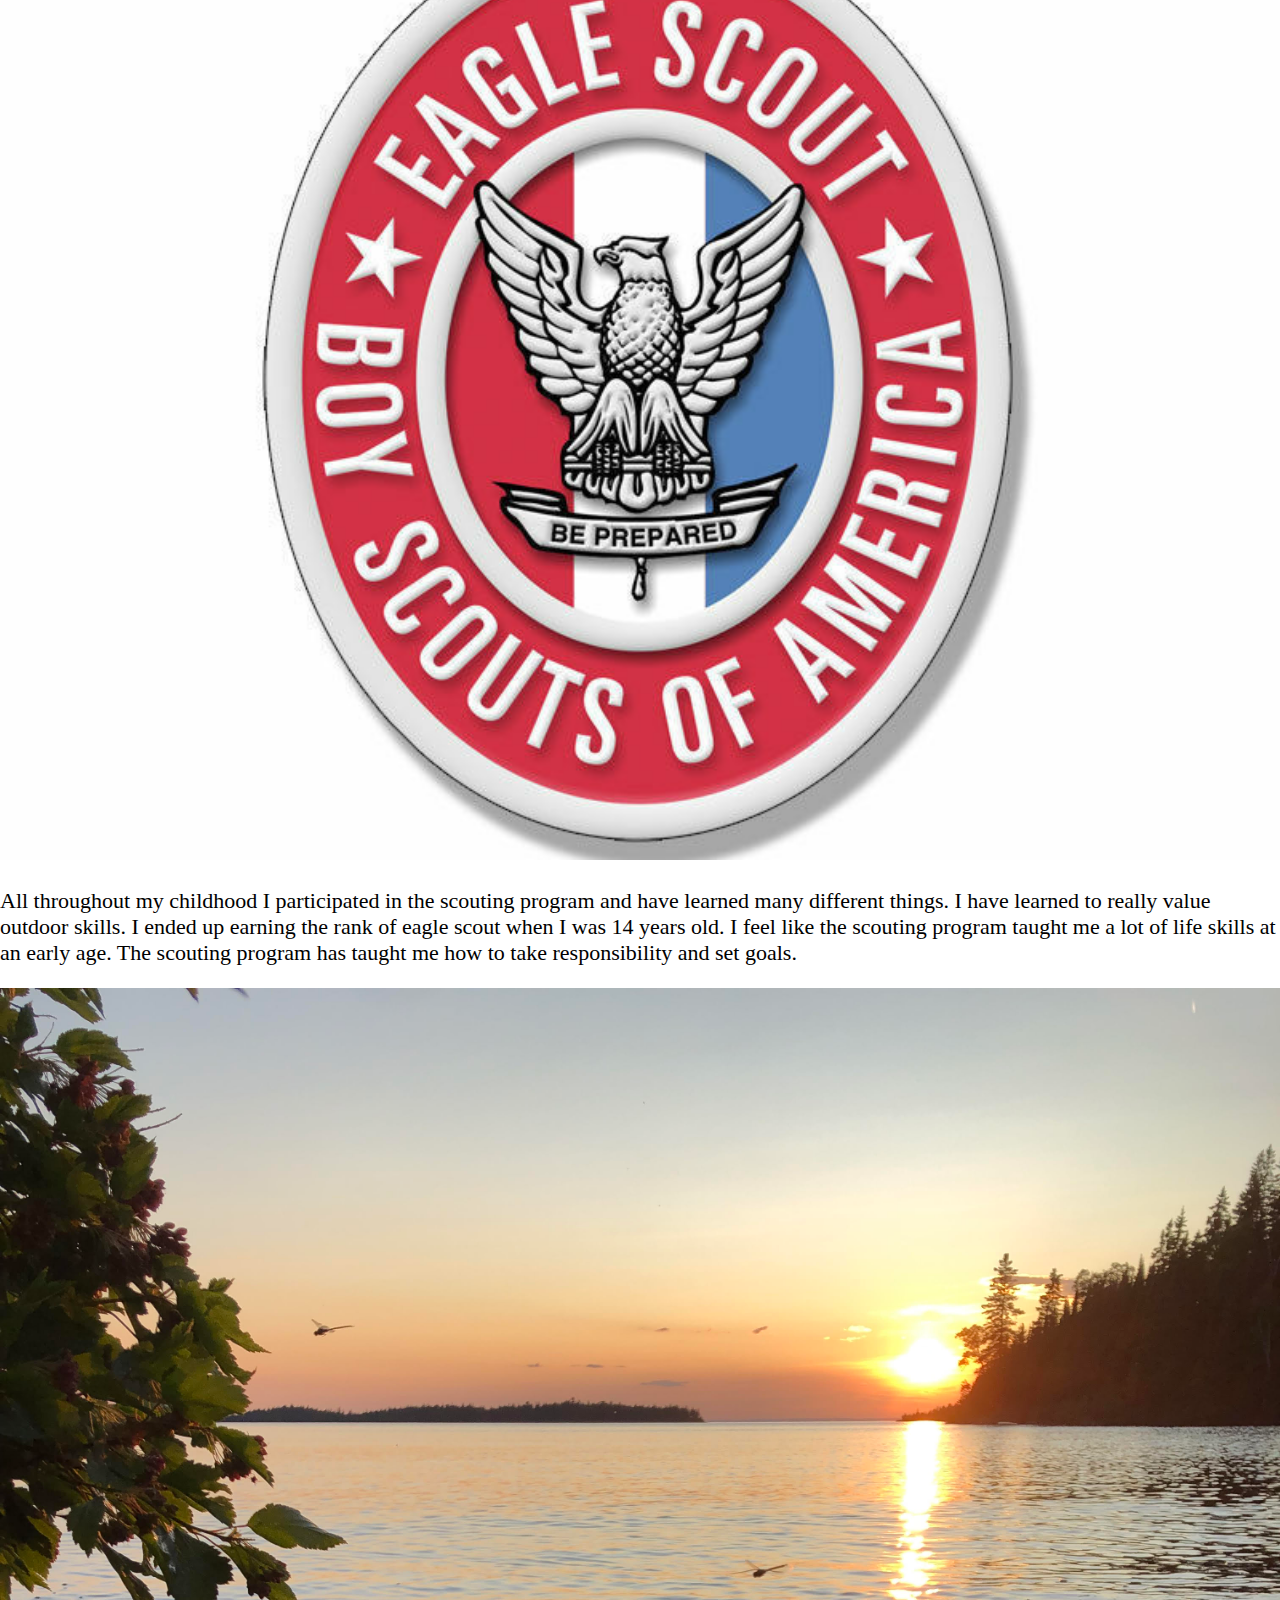
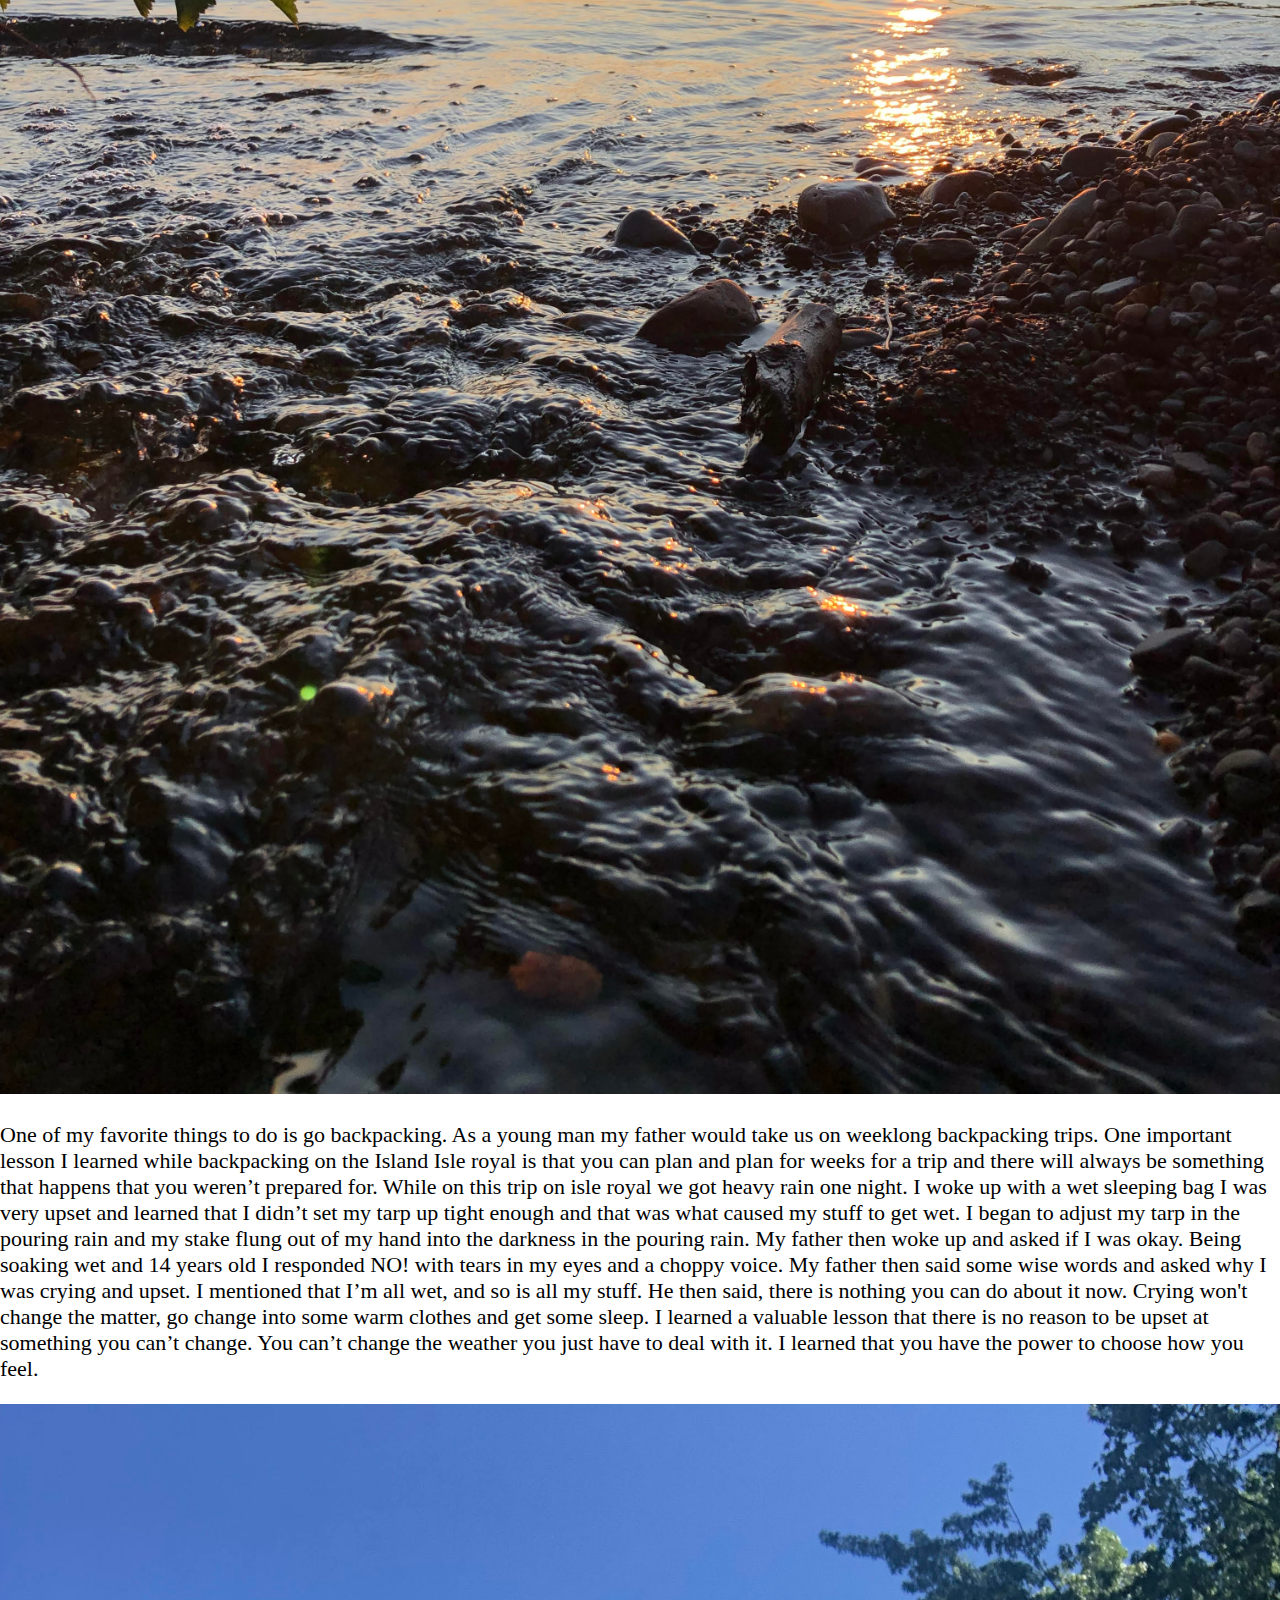
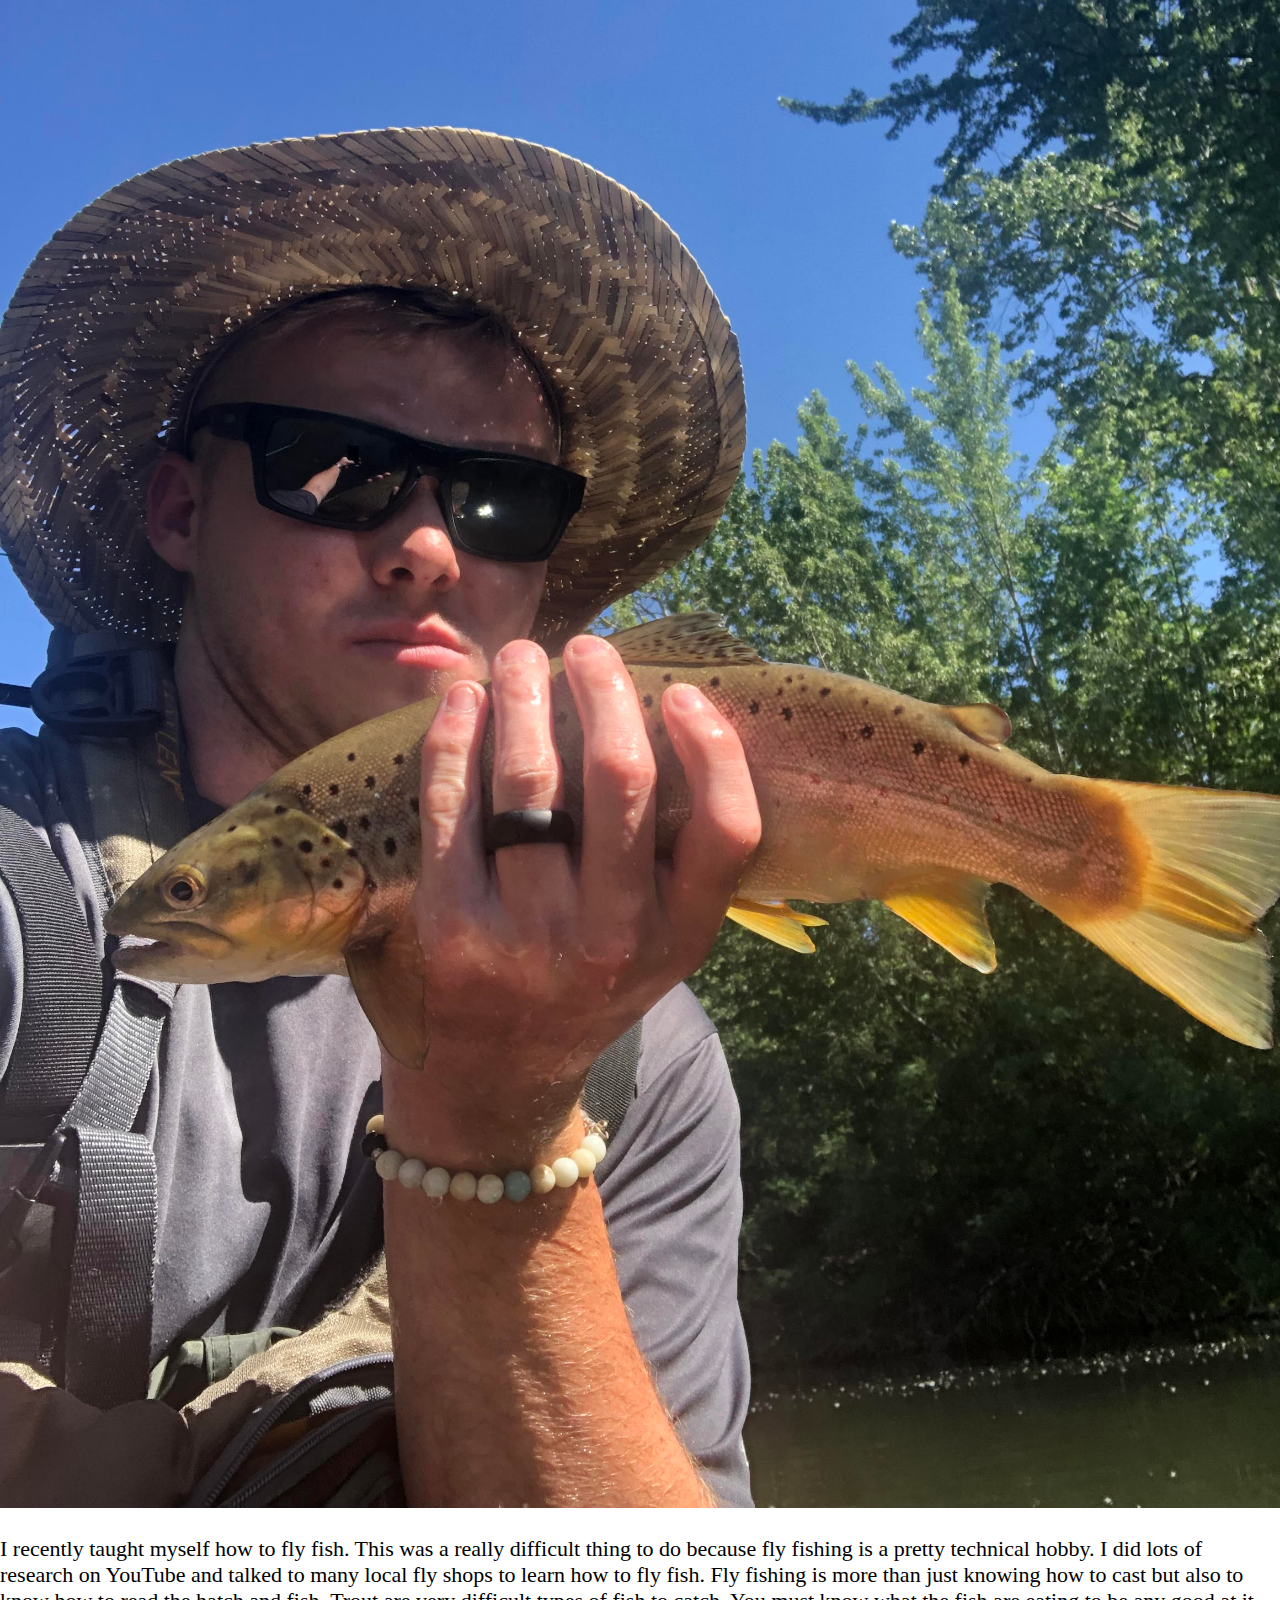
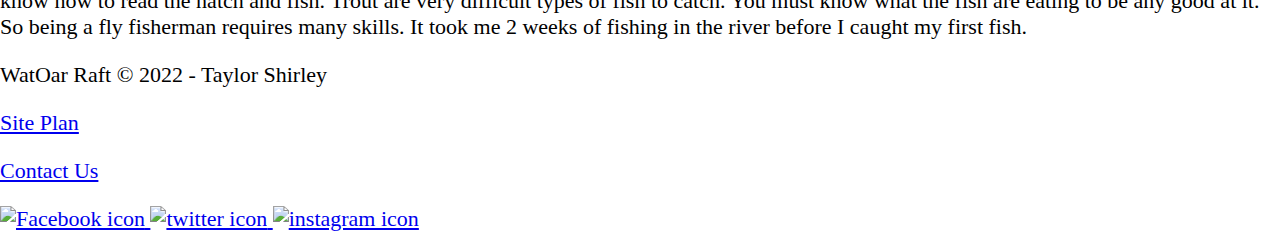
==== commit bd712aa2: "yep" ====
--- a/porfolio/index.html
+++ b/porfolio/index.html
@@ -44,7 +44,9 @@
             <!-- <img class="background-scroll" src="images/motherboard3.jpg" alt="picture of a motherboard"> -->
         </section>
         <section class="projects">
-            <h2 class="title">Projects</h2>
+            <div class="title-box">
+                <h2 class="title">Some of my Recent Projects</h2>
+            </div>            
             <section class="proj-section">
                 <div class="proj-box">
                     <img class="proj-img" src="images/excelproj.PNG" alt="Excel project">
@@ -82,11 +84,14 @@
                 </div>
             </section>
         </section>
+
         <section class="scrolling-image">
             <!-- <img class="background-scroll" src="images/motherboard3.jpg" alt="picture of a motherboard"> -->
         </section>
         <section>
-            <h2 class="title">Blog</h2>
+            <div class="title-box">
+                <h2 class="title">Blog</h2>
+            </div>
             <div class="block">
                 <img class="blog-img" src="images/scouting.jpg" alt="Eagle Merit badge">
                 <p>
--- a/porfolio/styles/styles.css
+++ b/porfolio/styles/styles.css
@@ -92,9 +92,33 @@
     margin: 0;
     padding: 0;
 }
-.title {
-    justify-content: center;
-    display: flex;
+.title{
+    /* padding-bottom: 3px;
+    display: inline;
+    border-bottom: 5px solid #34bac4;
+    display: inline; */
+}
+.title-box h2{
+    text-align: center;
+        font-size: 45px; font-weight: 800; color: #000; letter-spacing: 1px;
+        text-transform: uppercase;
+        display: grid;
+        grid-template-columns: 1fr max-content 1fr;
+        grid-template-rows: 27px 0;
+        grid-gap: 20px;
+        align-items: center;
+    padding-top: 50px;
+    padding-bottom: 50px;
+    /*display: flex;
+    justify-content: center; */
+}
+.title-box h2:after,.title-box h2:before {
+    content: " ";
+    display: block;
+    border-bottom: 3px solid #34bac4;
+    border-top: 3px solid #34bac4;
+    height: 13px;
+    background-color: #f8f8f8;
 }
 
 /*------------------------------------------------------ About Me --------------------------------------------------------------*/
@@ -110,7 +134,7 @@
     
 }
 .about-me-img {
-    width: 72%;
+    width: 77%;
     height: 92%;
     grid-column: 2/4;
     margin-top: 50px;
@@ -122,9 +146,13 @@
 }
 .about-me-title {
     padding-right: 20px;
+    border-bottom: 5px solid #34bac4;
+    padding-bottom: 3px;
+    display: inline;
 }
 .about-me-p {
     padding-right: 20px;
+    line-height: 45px;
 }
 
 /* --------------------------------------------------- Scrolling Img ----------------------------------------------------------- */
@@ -147,15 +175,26 @@
   }
  
 /* ------------------------------------------------------- Projects ----------------------------------------------------------------------*/
+.projects {
+    padding-top: 50px;
+    padding-bottom: 50px;
+}
 .proj-section {
     grid-template-columns: 1fr 1fr;
     display: grid;
 }
-
+.proj-box {
+    padding: 25px;
+    grid-template-rows: 1.25fr .75fr;
+    display: grid;
+    border: #000;
+}
 
 .proj-img {
     width: 100%;
-}
+    height: 100%;
+}
+
 
   /* ----------------------------------------------------- Blog -------------------------------------------------------------------------*/
 .blog-img {
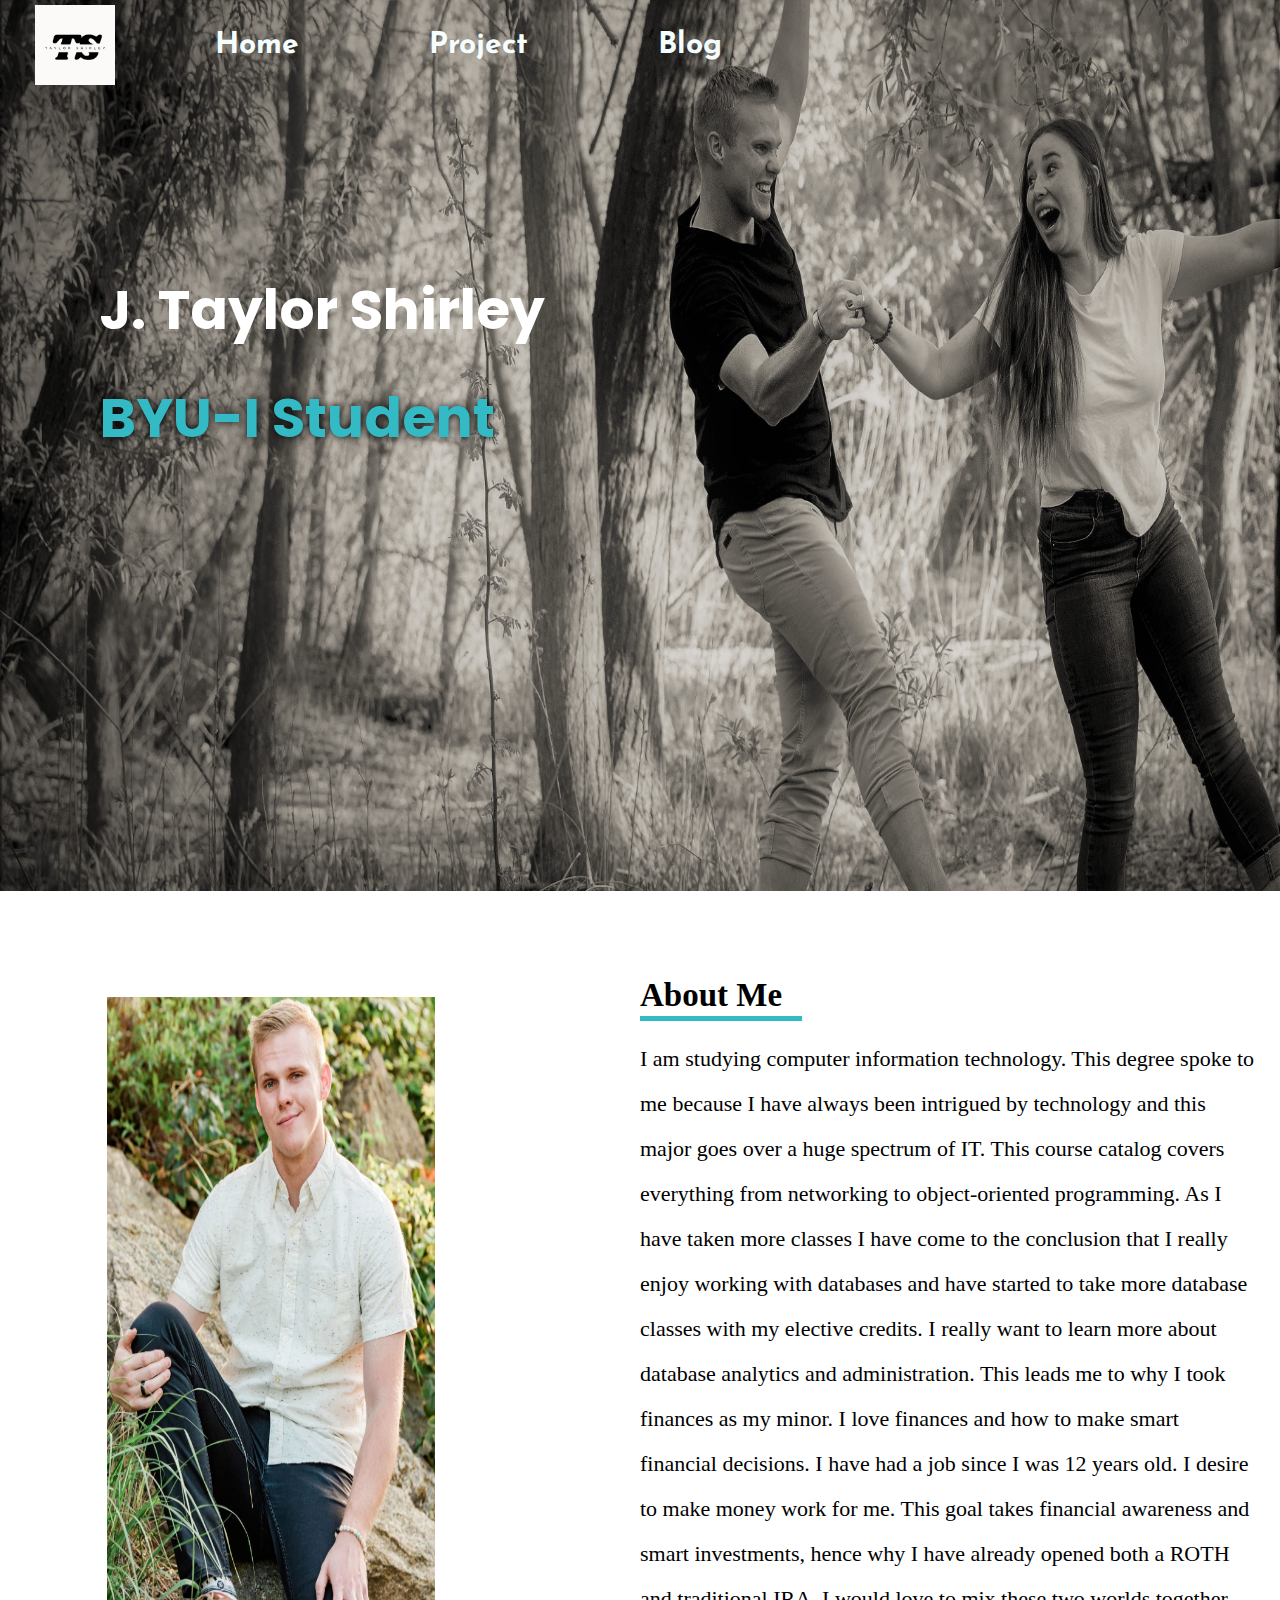
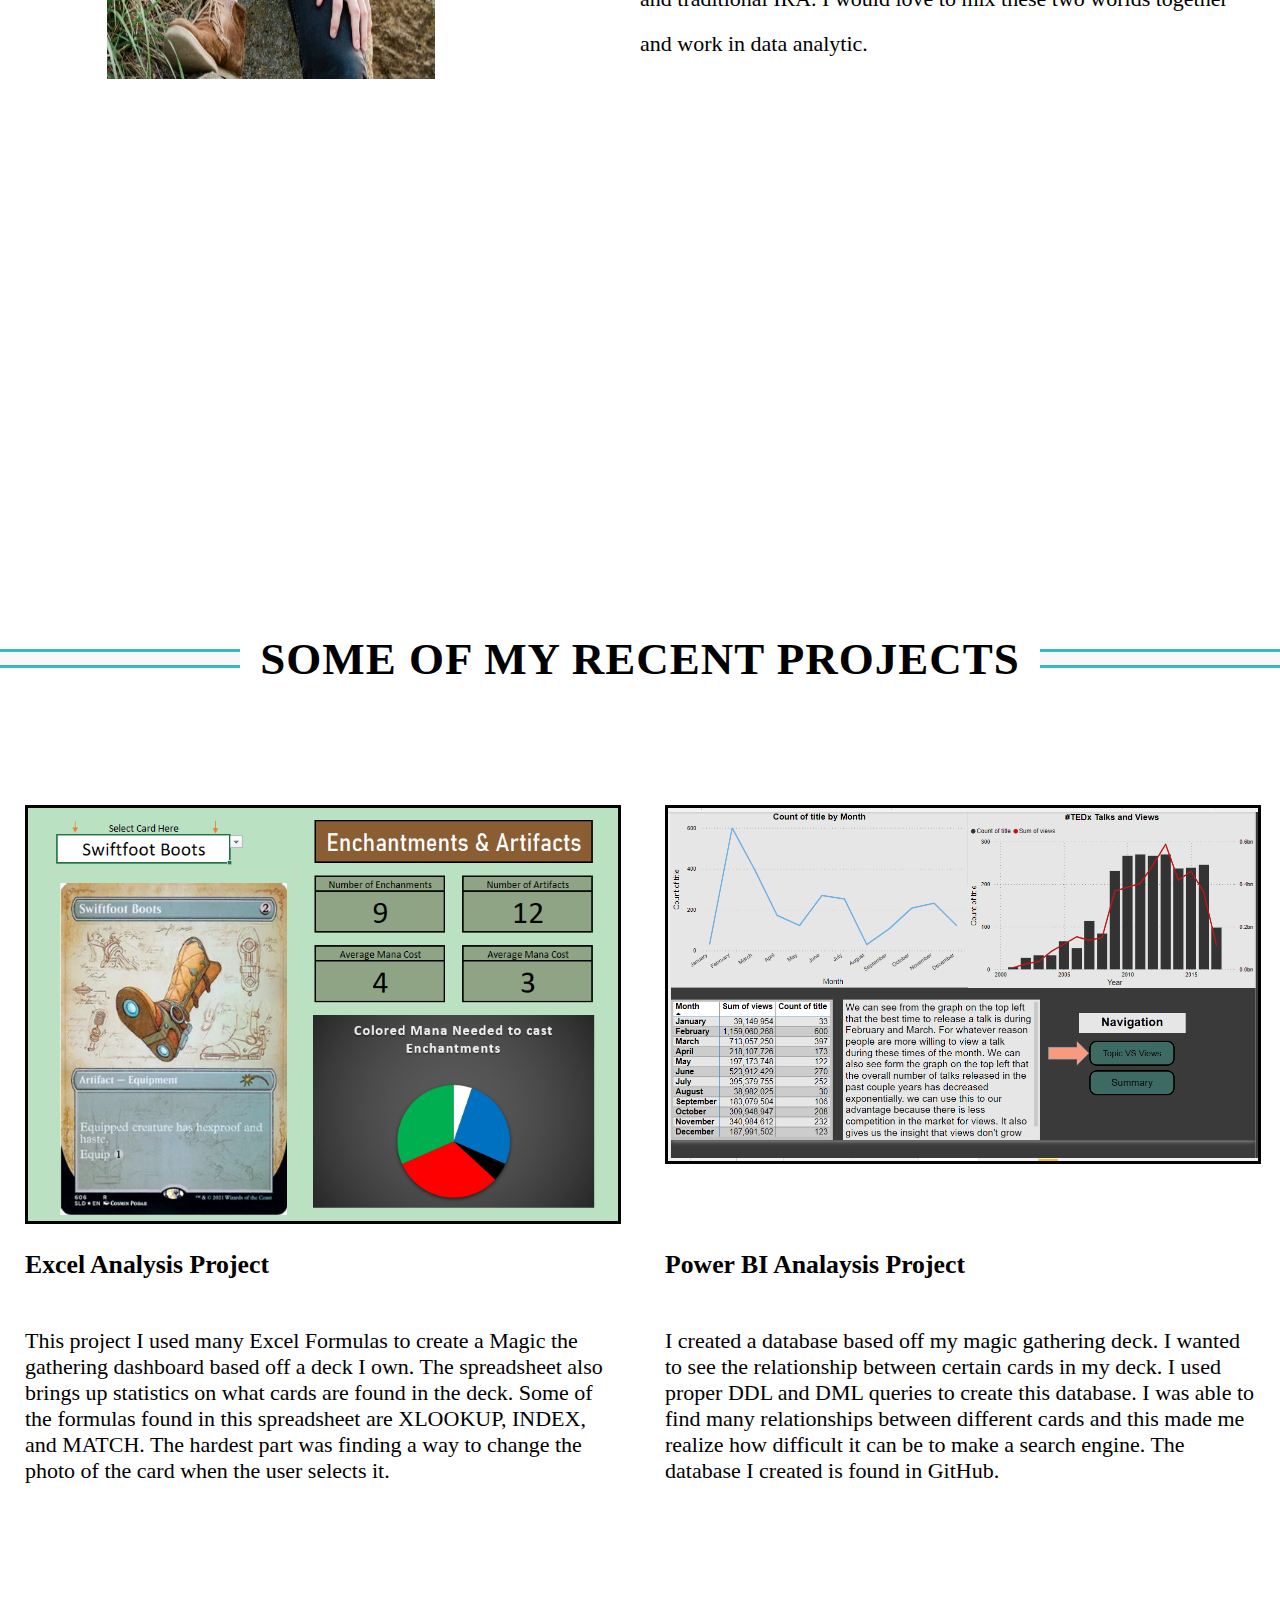
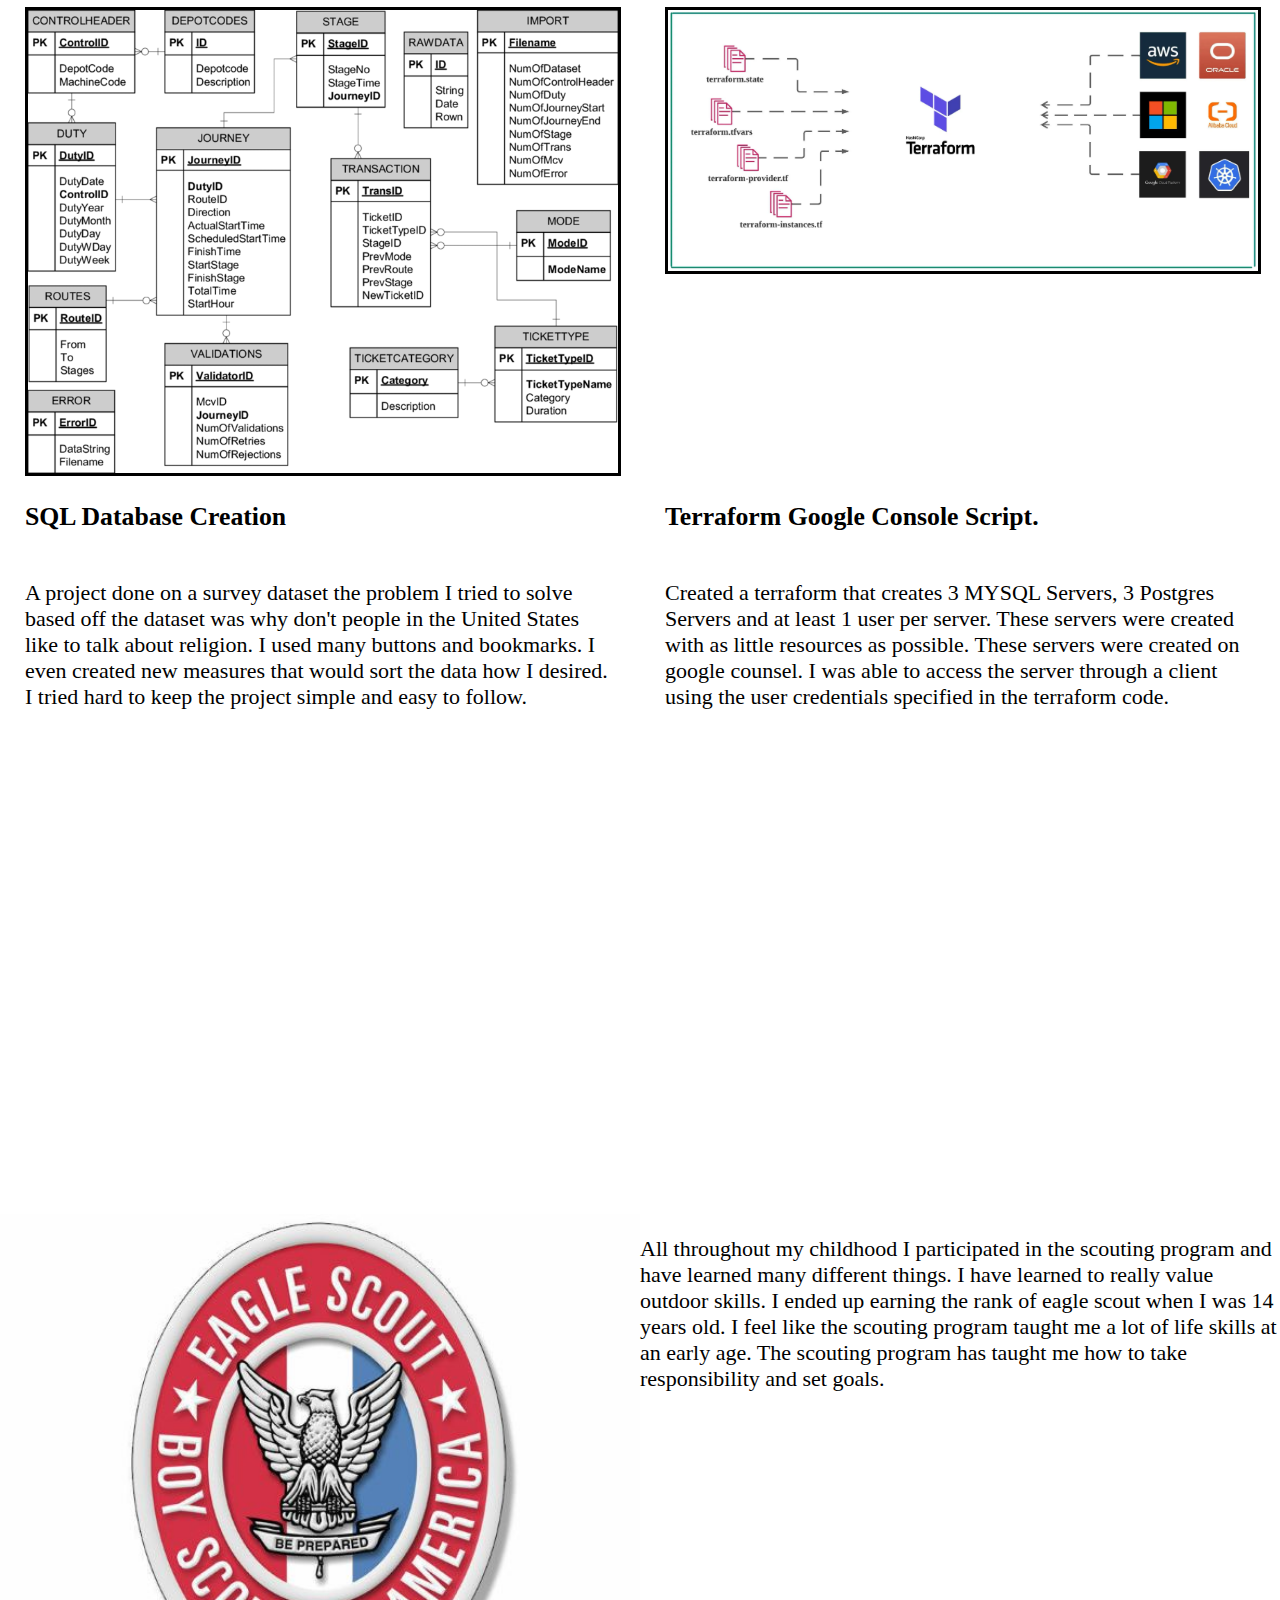
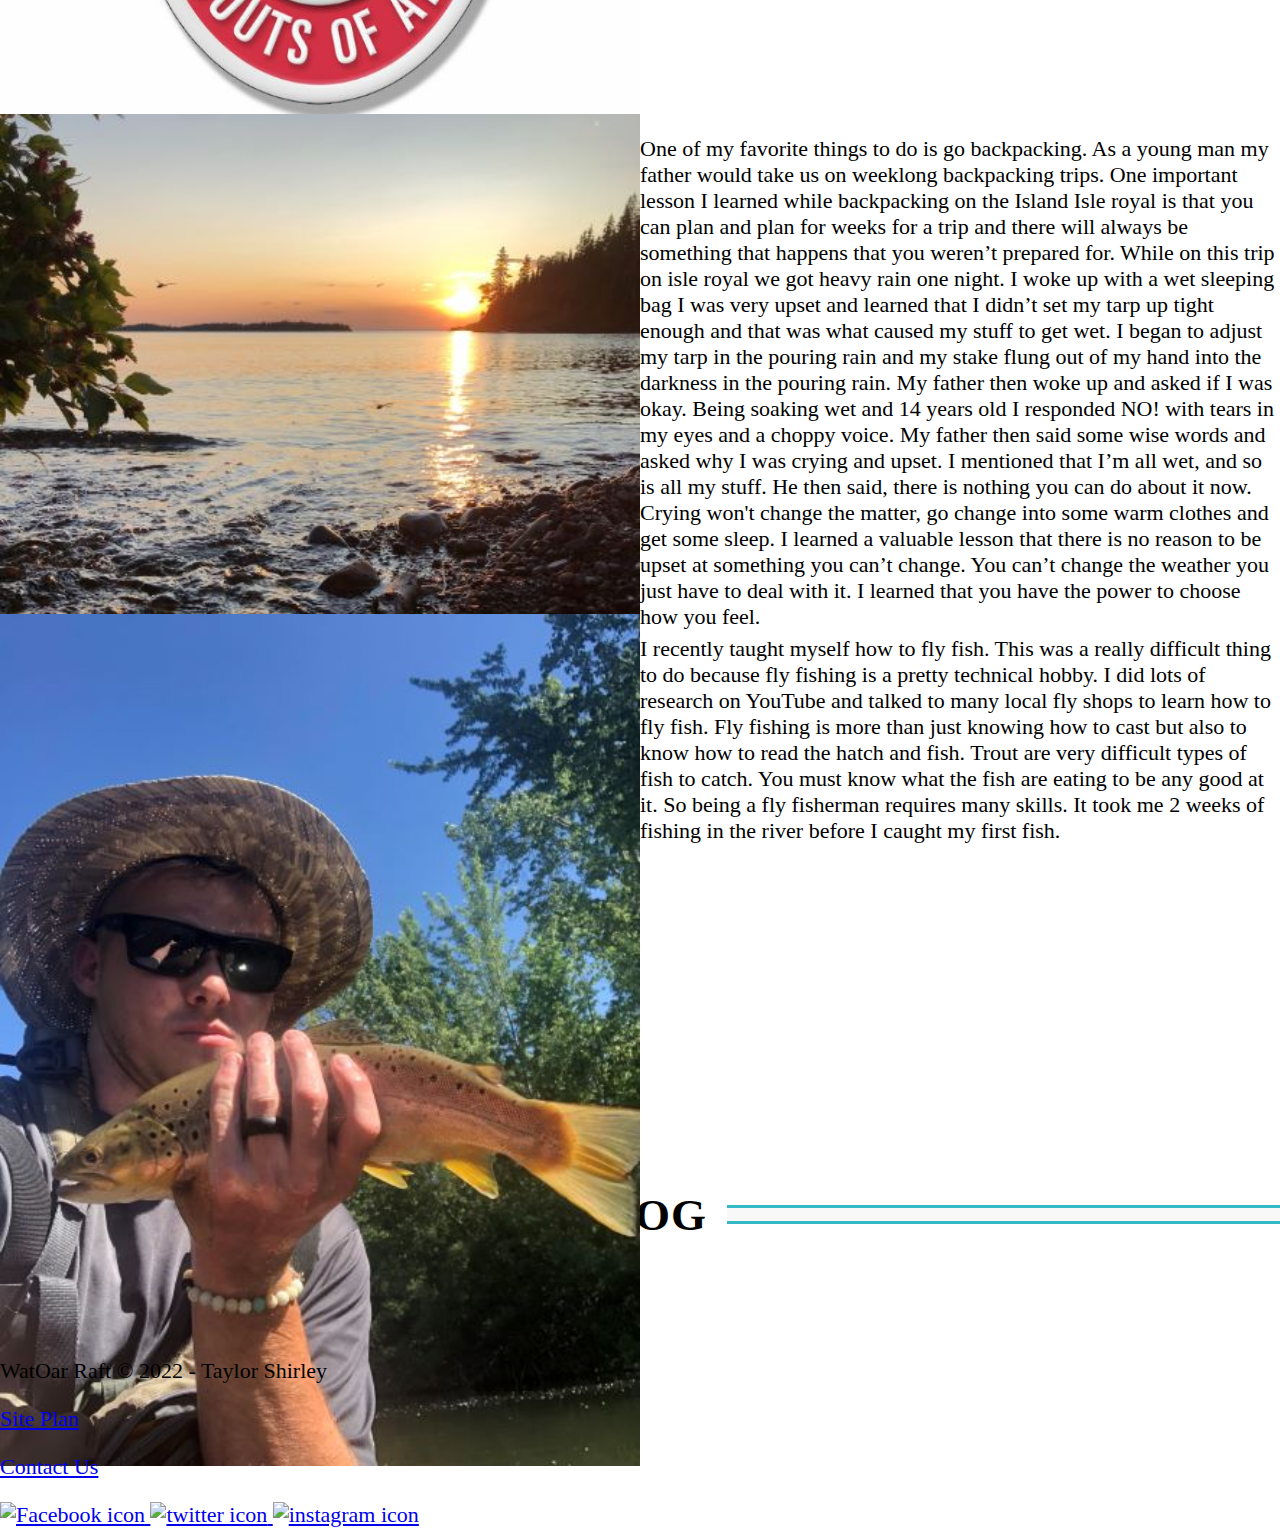
==== commit b3b4efa8: "up" ====
--- a/porfolio/index.html
+++ b/porfolio/index.html
@@ -47,9 +47,10 @@
             <div class="title-box">
                 <h2 class="title">Some of my Recent Projects</h2>
             </div>            
-            <section class="proj-section">
+            <section class="proj-section1">
                 <div class="proj-box">
                     <img class="proj-img" src="images/excelproj.PNG" alt="Excel project">
+                    <h3>Excel Analysis Project</h3>
                     <p>
                         This project I used many Excel Formulas to create a Magic the gathering dashboard based off a deck I own. The spreadsheet also brings up statistics
                         on what cards are found in the deck. Some of the formulas found in this spreadsheet are XLOOKUP, INDEX, and MATCH. The hardest part was finding a way to
@@ -58,6 +59,7 @@
                 </div>
                 <div class="proj-box">
                     <img class="proj-img" src="images/powerbipic.PNG" alt="Power BI Project">
+                    <h3>Power BI Analaysis Project</h3>
                     <p>
                         I created a database based off my magic gathering deck. I wanted to see the relationship between certain cards in my deck. I used proper DDL and DML queries
                         to create this database. I was able to find many relationships between different cards and this made me realize how difficult it can be to make a search
@@ -65,9 +67,10 @@
                     </p>
                 </div>
             </section>
-            <section class="proj-section">
+            <section class="proj-section2">
                 <div class="proj-box">
-                    <img class="proj-img" src="images/sql225.PNG" alt="SQL Workbench Project">
+                    <img class="proj-img" src="images/erd.png" alt="SQL Workbench Project">
+                    <h3>SQL Database Creation </h3>
                     <p>
                         A project done on a survey dataset the problem I tried to solve based off the dataset was why don't people in the United States like to talk about religion.
                         I used many buttons and bookmarks. I even created new measures that would sort the data how I desired. I tried hard to keep the project simple
@@ -76,6 +79,7 @@
                 </div>
                 <div class="proj-box">
                     <img class="proj-img" src="images/terraform.PNG" alt="Terraform">
+                    <h3>Terraform Google Console Script.</h3>
                     <p>
                         Created a terraform that creates 3 MYSQL Servers, 3 Postgres Servers and at least 1 user per server.
                         These servers were created with as little resources as possible. These servers were created on google counsel. I was able to access
@@ -88,20 +92,20 @@
         <section class="scrolling-image">
             <!-- <img class="background-scroll" src="images/motherboard3.jpg" alt="picture of a motherboard"> -->
         </section>
-        <section>
+        <section class="blog-page">
             <div class="title-box">
                 <h2 class="title">Blog</h2>
             </div>
-            <div class="block">
-                <img class="blog-img" src="images/scouting.jpg" alt="Eagle Merit badge">
+            <div class="block1">
+                <img class="blog-img" src="images/scouting1.jpg" alt="Eagle Merit badge">
                 <p>
                     All throughout my childhood I participated in the scouting program and have learned many different things. I have learned to really value
                     outdoor skills. I ended up earning the rank of eagle scout when I was 14 years old. I feel like the scouting program taught me a lot of life skills 
                     at an early age. The scouting program has taught me how to take responsibility and set goals.
                 </p>
             </div>
-            <div class="block">
-                <img class="blog-img" src="images/bakcpackingpic.jpg" alt="Sunset">
+            <div class="block2">
+                <img class="blog-img" src="images/bakcpackingpic1.jpg" alt="Sunset">
                 <p>
                     One of my favorite things to do is go backpacking. As a young man my father would take us on weeklong backpacking trips.
                     One important lesson I learned while backpacking on the Island Isle royal is that you can plan and plan for weeks for a trip and there will always
@@ -114,8 +118,8 @@
                     I learned that you have the power to choose how you feel.
                 </p>
             </div>
-            <div class="block">
-                <img class="blog-img" src="images/fishingpic.jpg" alt="Brown Trout">
+            <div class="block3">
+                <img class="blog-img" src="images/fishingpic1.jpg" alt="Brown Trout">
                 <p>
                     I recently taught myself how to fly fish. This was a really difficult thing to do because fly fishing is a pretty technical hobby. I did lots of research on YouTube
                     and talked to many local fly shops to learn how to fly fish. Fly fishing is more than just knowing how to cast but also to know how to read the hatch
--- a/porfolio/styles/styles.css
+++ b/porfolio/styles/styles.css
@@ -178,25 +178,53 @@
 .projects {
     padding-top: 50px;
     padding-bottom: 50px;
-}
-.proj-section {
-    grid-template-columns: 1fr 1fr;
+    grid-template-rows: 400px 400px;
+}
+.proj-section1 {
+    grid-template-columns: 1fr 1fr;
+    grid-row: 1/2;
+    display: grid;
+}
+.proj-section2 {
+    grid-template-columns: 1fr 1fr;
+    grid-row: 2/3;
     display: grid;
 }
 .proj-box {
     padding: 25px;
-    grid-template-rows: 1.25fr .75fr;
+    grid-template-rows: 1.25fr .15fr .75fr;
     display: grid;
     border: #000;
 }
 
 .proj-img {
     width: 100%;
+    border: 3px solid #000;
+}
+
+
+  /* ----------------------------------------------------- Blog -------------------------------------------------------------------------*/
+.blog-page {
+    grid-template-rows: 500px 500px 500px;
+    display: grid;
+}
+.blog-img {
+    width: 100%;
     height: 100%;
 }
 
-
-  /* ----------------------------------------------------- Blog -------------------------------------------------------------------------*/
-.blog-img {
-    width: 100%;
-}
+.block1 {
+    grid-template-columns: 1fr 1fr;
+    grid-row: 1/2;
+    display: grid;
+}
+.block2 {
+    grid-template-columns: 1fr 1fr;
+    grid-row: 2/3;
+    display: grid;
+}
+.block3 {
+    grid-template-columns: 1fr 1fr;
+    grid-row: 3/4;
+    display: grid;
+}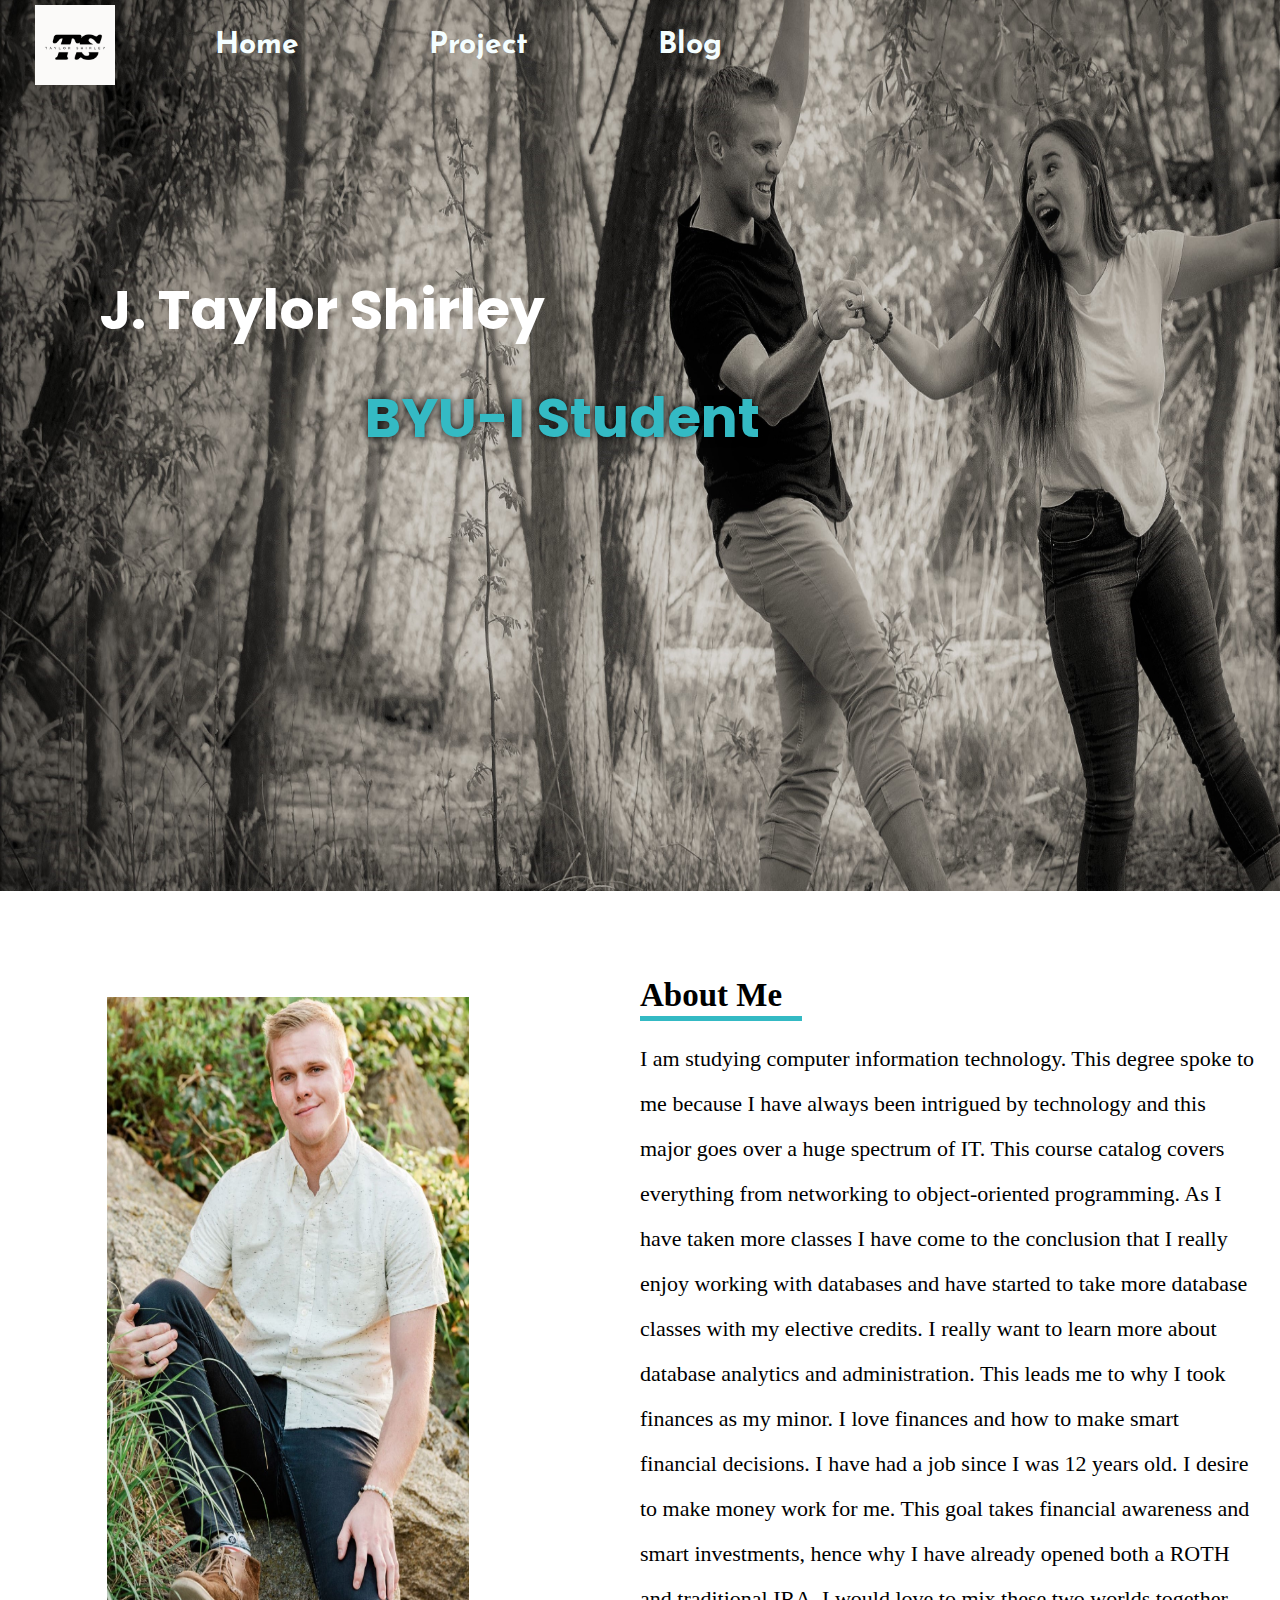
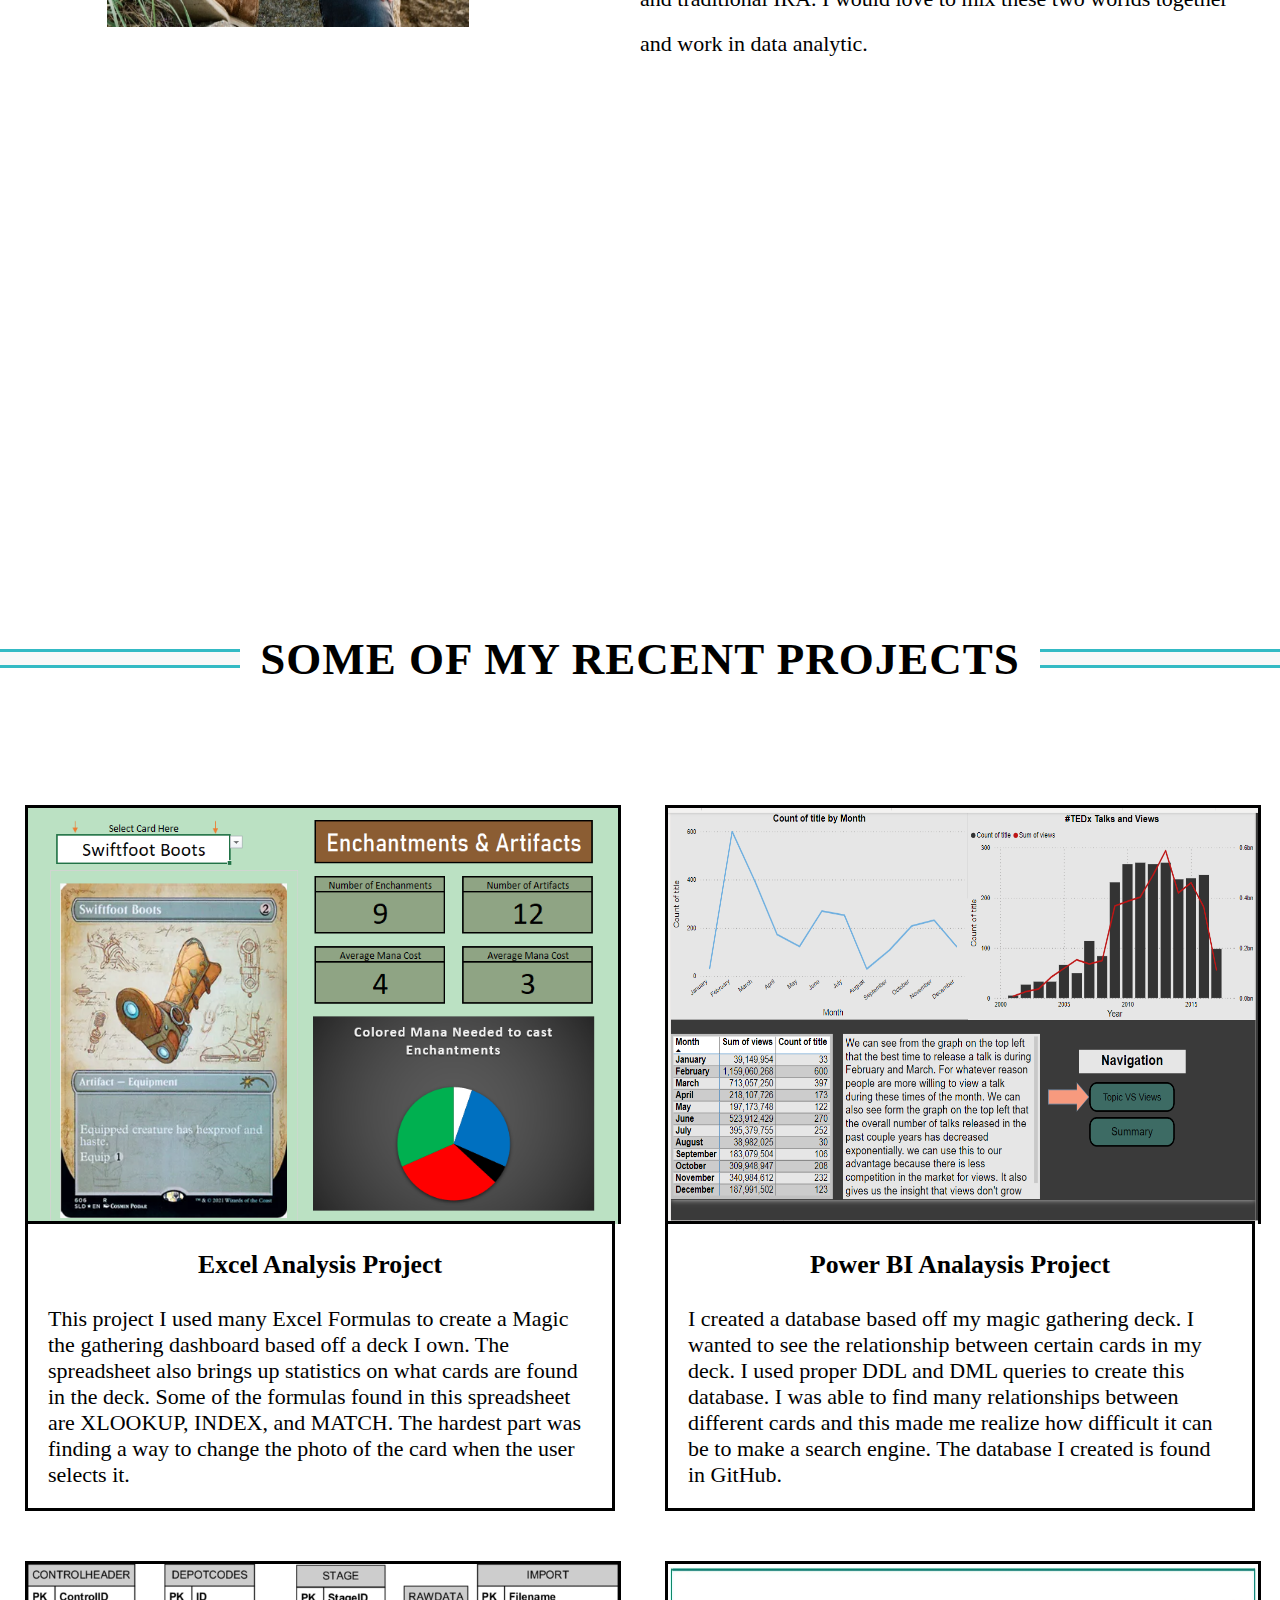
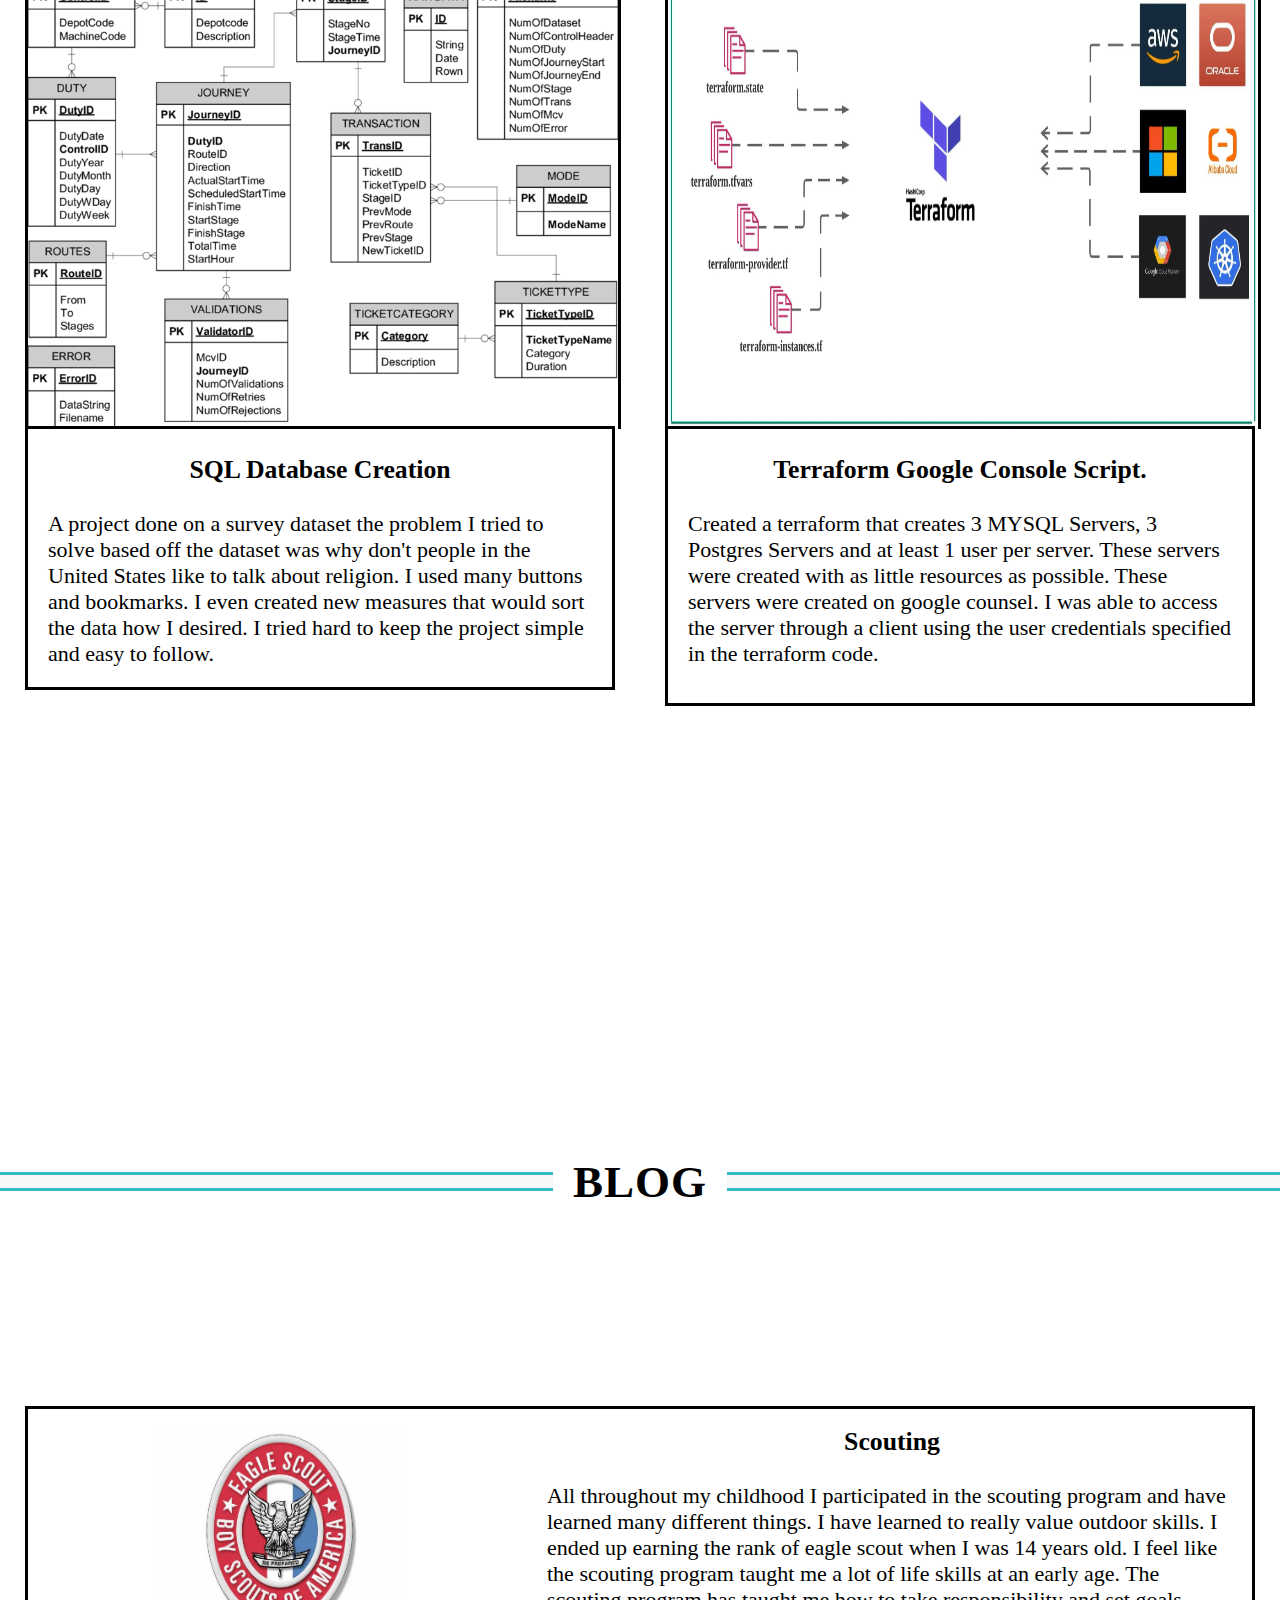
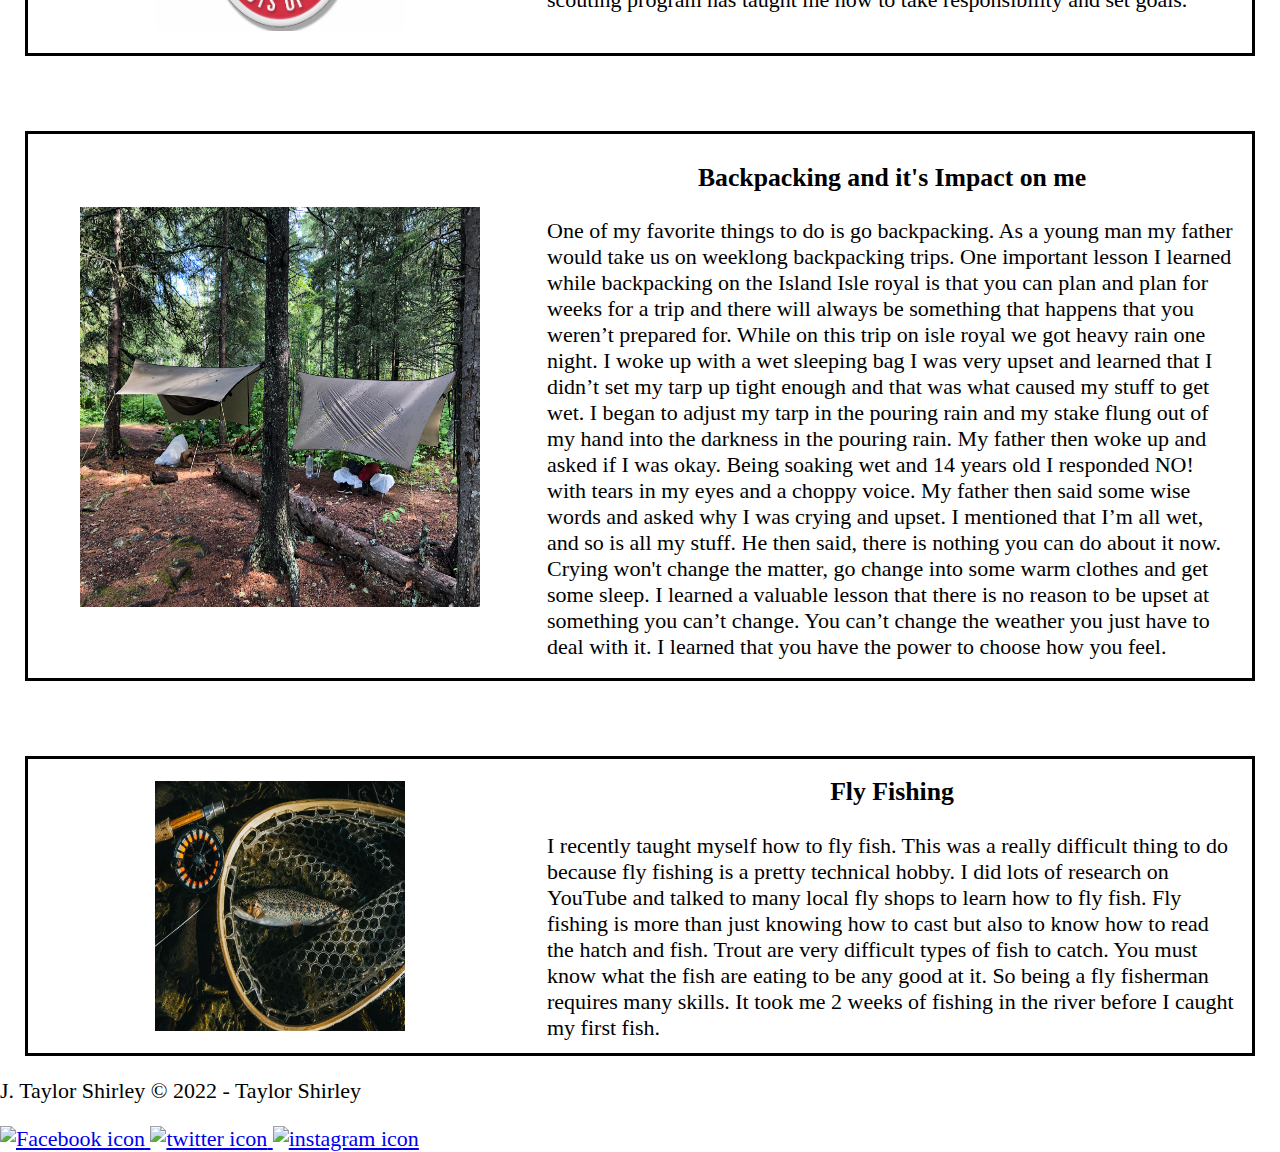
==== commit 3b9df114: "update" ====
--- a/porfolio/index.html
+++ b/porfolio/index.html
@@ -50,41 +50,49 @@
             <section class="proj-section1">
                 <div class="proj-box">
                     <img class="proj-img" src="images/excelproj.PNG" alt="Excel project">
-                    <h3>Excel Analysis Project</h3>
-                    <p>
-                        This project I used many Excel Formulas to create a Magic the gathering dashboard based off a deck I own. The spreadsheet also brings up statistics
-                        on what cards are found in the deck. Some of the formulas found in this spreadsheet are XLOOKUP, INDEX, and MATCH. The hardest part was finding a way to
-                        change the photo of the card when the user selects it.
-                    </p>
+                    <div class="proj-txt-box">
+                        <h3>Excel Analysis Project</h3>
+                        <p class="proj-p">
+                            This project I used many Excel Formulas to create a Magic the gathering dashboard based off a deck I own. The spreadsheet also brings up statistics
+                            on what cards are found in the deck. Some of the formulas found in this spreadsheet are XLOOKUP, INDEX, and MATCH. The hardest part was finding a way to
+                            change the photo of the card when the user selects it.
+                        </p>
+                    </div>
                 </div>
                 <div class="proj-box">
                     <img class="proj-img" src="images/powerbipic.PNG" alt="Power BI Project">
-                    <h3>Power BI Analaysis Project</h3>
-                    <p>
-                        I created a database based off my magic gathering deck. I wanted to see the relationship between certain cards in my deck. I used proper DDL and DML queries
-                        to create this database. I was able to find many relationships between different cards and this made me realize how difficult it can be to make a search
-                        engine. The database I created is found in GitHub.
-                    </p>
+                    <div class="proj-txt-box">
+                        <h3>Power BI Analaysis Project</h3>
+                        <p class="proj-p">
+                            I created a database based off my magic gathering deck. I wanted to see the relationship between certain cards in my deck. I used proper DDL and DML queries
+                            to create this database. I was able to find many relationships between different cards and this made me realize how difficult it can be to make a search
+                            engine. The database I created is found in GitHub.
+                        </p>
+                    </div>
                 </div>
             </section>
             <section class="proj-section2">
                 <div class="proj-box">
                     <img class="proj-img" src="images/erd.png" alt="SQL Workbench Project">
-                    <h3>SQL Database Creation </h3>
-                    <p>
-                        A project done on a survey dataset the problem I tried to solve based off the dataset was why don't people in the United States like to talk about religion.
-                        I used many buttons and bookmarks. I even created new measures that would sort the data how I desired. I tried hard to keep the project simple
-                        and easy to follow.
-                    </p>
+                    <div class="proj-txt-box">
+                        <h3>SQL Database Creation </h3>
+                        <p class="proj-p">
+                            A project done on a survey dataset the problem I tried to solve based off the dataset was why don't people in the United States like to talk about religion.
+                            I used many buttons and bookmarks. I even created new measures that would sort the data how I desired. I tried hard to keep the project simple
+                            and easy to follow.
+                        </p>
+                    </div>
                 </div>
                 <div class="proj-box">
                     <img class="proj-img" src="images/terraform.PNG" alt="Terraform">
-                    <h3>Terraform Google Console Script.</h3>
-                    <p>
-                        Created a terraform that creates 3 MYSQL Servers, 3 Postgres Servers and at least 1 user per server.
-                        These servers were created with as little resources as possible. These servers were created on google counsel. I was able to access
-                        the server through a client using the user credentials specified in the terraform code.
-                    </p>
+                    <div class="proj-txt-box">
+                        <h3>Terraform Google Console Script.</h3>
+                        <p class="proj-p">
+                            Created a terraform that creates 3 MYSQL Servers, 3 Postgres Servers and at least 1 user per server.
+                            These servers were created with as little resources as possible. These servers were created on google counsel. I was able to access
+                            the server through a client using the user credentials specified in the terraform code.
+                        </p>
+                    </div>
                 </div>
             </section>
         </section>
@@ -97,42 +105,49 @@
                 <h2 class="title">Blog</h2>
             </div>
             <div class="block1">
-                <img class="blog-img" src="images/scouting1.jpg" alt="Eagle Merit badge">
-                <p>
-                    All throughout my childhood I participated in the scouting program and have learned many different things. I have learned to really value
-                    outdoor skills. I ended up earning the rank of eagle scout when I was 14 years old. I feel like the scouting program taught me a lot of life skills 
-                    at an early age. The scouting program has taught me how to take responsibility and set goals.
-                </p>
+                <img class="blog-img1" src="images/scouting1.jpg" alt="Eagle Merit badge">
+                <div class="blog-txt-box">
+                    <h3>Scouting</h3>
+                    <p class="blog-p">
+                        All throughout my childhood I participated in the scouting program and have learned many different things. I have learned to really value
+                        outdoor skills. I ended up earning the rank of eagle scout when I was 14 years old. I feel like the scouting program taught me a lot of life skills 
+                        at an early age. The scouting program has taught me how to take responsibility and set goals.
+                    </p>
+                </div>
             </div>
             <div class="block2">
-                <img class="blog-img" src="images/bakcpackingpic1.jpg" alt="Sunset">
-                <p>
-                    One of my favorite things to do is go backpacking. As a young man my father would take us on weeklong backpacking trips.
-                    One important lesson I learned while backpacking on the Island Isle royal is that you can plan and plan for weeks for a trip and there will always
-                    be something that happens that you weren’t prepared for. While on this trip on isle royal we got heavy rain one night. I woke up with a wet sleeping bag
-                    I was very upset and learned that I didn’t set my tarp up tight enough and that was what caused my stuff to get wet. I began to adjust my tarp in the pouring rain
-                    and my stake flung out of my hand into the darkness in the pouring rain. My father then woke up and asked if I was okay. Being soaking wet and 14 years old
-                    I responded NO! with tears in my eyes and a choppy voice. My father then said some wise words and asked why I was crying and upset. I mentioned that I’m all wet,
-                    and so is all my stuff. He then said, there is nothing you can do about it now. Crying won't change the matter, go change into some warm clothes and get some sleep.
-                    I learned a valuable lesson that there is no reason to be upset at something you can’t change. You can’t change the weather you just have to deal with it.
-                    I learned that you have the power to choose how you feel.
-                </p>
+                <img class="blog-img2" src="images/hammocks.jpg" alt="Sunset">
+                <div class="blog-txt-box">
+                    <h3>Backpacking and it's Impact on me</h3>
+                    <p class="blog-p">
+                        One of my favorite things to do is go backpacking. As a young man my father would take us on weeklong backpacking trips.
+                        One important lesson I learned while backpacking on the Island Isle royal is that you can plan and plan for weeks for a trip and there will always
+                        be something that happens that you weren’t prepared for. While on this trip on isle royal we got heavy rain one night. I woke up with a wet sleeping bag
+                        I was very upset and learned that I didn’t set my tarp up tight enough and that was what caused my stuff to get wet. I began to adjust my tarp in the pouring rain
+                        and my stake flung out of my hand into the darkness in the pouring rain. My father then woke up and asked if I was okay. Being soaking wet and 14 years old
+                        I responded NO! with tears in my eyes and a choppy voice. My father then said some wise words and asked why I was crying and upset. I mentioned that I’m all wet,
+                        and so is all my stuff. He then said, there is nothing you can do about it now. Crying won't change the matter, go change into some warm clothes and get some sleep.
+                        I learned a valuable lesson that there is no reason to be upset at something you can’t change. You can’t change the weather you just have to deal with it.
+                        I learned that you have the power to choose how you feel.
+                    </p>
+                </div>
             </div>
             <div class="block3">
-                <img class="blog-img" src="images/fishingpic1.jpg" alt="Brown Trout">
-                <p>
-                    I recently taught myself how to fly fish. This was a really difficult thing to do because fly fishing is a pretty technical hobby. I did lots of research on YouTube
-                    and talked to many local fly shops to learn how to fly fish. Fly fishing is more than just knowing how to cast but also to know how to read the hatch
-                    and fish. Trout are very difficult types of fish to catch. You must know what the fish are eating to be any good at it. So being a fly fisherman requires many skills.
-                    It took me 2 weeks of fishing in the river before I caught my first fish.
-                </p>
+                <img class="blog-img3" src="images/trout1.jpg" alt="Brown Trout">
+                <div class="blog-txt-box">
+                    <h3>Fly Fishing</h3>
+                    <p class="blog-p">
+                        I recently taught myself how to fly fish. This was a really difficult thing to do because fly fishing is a pretty technical hobby. I did lots of research on YouTube
+                        and talked to many local fly shops to learn how to fly fish. Fly fishing is more than just knowing how to cast but also to know how to read the hatch
+                        and fish. Trout are very difficult types of fish to catch. You must know what the fish are eating to be any good at it. So being a fly fisherman requires many skills.
+                        It took me 2 weeks of fishing in the river before I caught my first fish.
+                    </p>
+                </div>
             </div>
         </section>
     </main>
     <footer>
-        <p>WatOar Raft &copy; 2022 - Taylor Shirley</p>
-        <p><a href="site-plan-rafting.html">Site Plan</a></p>
-        <p><a href="contactus.html"> Contact Us</a></p>
+        <p>J. Taylor Shirley &copy; 2022 - Taylor Shirley</p>
         <div class="social">
             <a href="https://facebook.com" target="_blank">
                 <img src="images/facebook.png" alt="Facebook icon">
--- a/porfolio/styles/styles.css
+++ b/porfolio/styles/styles.css
@@ -83,6 +83,7 @@
 }
 /*---------------------------------------------------------- Body -------------------------------------------------------------*/
 h1, h2, h3, h4, h5, h6 {
+    text-align: center;
     font-family: var("Josefin Sans");
     color: var(--headline-color-on-white);
   }
@@ -134,8 +135,8 @@
     
 }
 .about-me-img {
-    width: 77%;
-    height: 92%;
+    width: 85%;
+    height: 85%;
     grid-column: 2/4;
     margin-top: 50px;
     margin-bottom: 50px;
@@ -184,6 +185,7 @@
     grid-template-columns: 1fr 1fr;
     grid-row: 1/2;
     display: grid;
+    
 }
 .proj-section2 {
     grid-template-columns: 1fr 1fr;
@@ -192,39 +194,79 @@
 }
 .proj-box {
     padding: 25px;
-    grid-template-rows: 1.25fr .15fr .75fr;
-    display: grid;
-    border: #000;
-}
-
+    grid-template-rows: 1.25fr .75fr;
+    display: grid;
+}
+.proj-p {
+    margin: 20px;
+}
+.proj-txt-box {
+    border: 3px solid #000;
+    
+}
 .proj-img {
     width: 100%;
-    border: 3px solid #000;
+    height: 100%;
+    border-top: 3px solid #000;
+    border-left: 3px solid #000;
+    border-right: 3px solid #000;
 }
 
 
   /* ----------------------------------------------------- Blog -------------------------------------------------------------------------*/
 .blog-page {
-    grid-template-rows: 500px 500px 500px;
-    display: grid;
-}
-.blog-img {
-    width: 100%;
-    height: 100%;
-}
-
+    grid-template-rows: 250px 250px 550px 300px;
+    display: grid;
+    grid-gap: 75px;
+}
+.blog-img1 {
+    display: grid;
+    width: 250px;
+    height: 200px;
+    margin: 30px 0px 30px 0px;
+}
+.blog-img3 {
+    display: grid;
+    width: 250px;
+    height: 250px;
+    margin: 30px 0px 30px 0px;
+}
+.blog-img2 {
+    display: grid;
+    width: 400px;
+    height: 400px;
+    margin: 70px 0px 30px 0px;
+}
 .block1 {
-    grid-template-columns: 1fr 1fr;
-    grid-row: 1/2;
-    display: grid;
+    grid-template-columns: .7fr 1fr;
+    grid-row: 2/3;
+    display: grid;
+    border: 3px solid #000;
+    align-content: center;
+    justify-items: center;
+    margin: 0px 25px 0px 25px;
+    
 }
 .block2 {
-    grid-template-columns: 1fr 1fr;
-    grid-row: 2/3;
-    display: grid;
+    grid-template-columns: .7fr 1fr;
+    grid-row: 3/4;
+    display: grid;
+    border: 3px solid #000;
+    align-content: center;
+    justify-items: center;
+    margin: 0px 25px 0px 25px;
 }
 .block3 {
-    grid-template-columns: 1fr 1fr;
-    grid-row: 3/4;
-    display: grid;
+    grid-template-columns: .7fr 1fr;
+    grid-row: 4/5;
+    display: grid;
+    border: 3px solid #000;
+    align-content: center;
+    justify-items: center;
+    margin: 0px 25px 0px 25px;
+}
+.blog-p {
+    display: grid;
+    align-content: center;
+    margin: 15px;
 }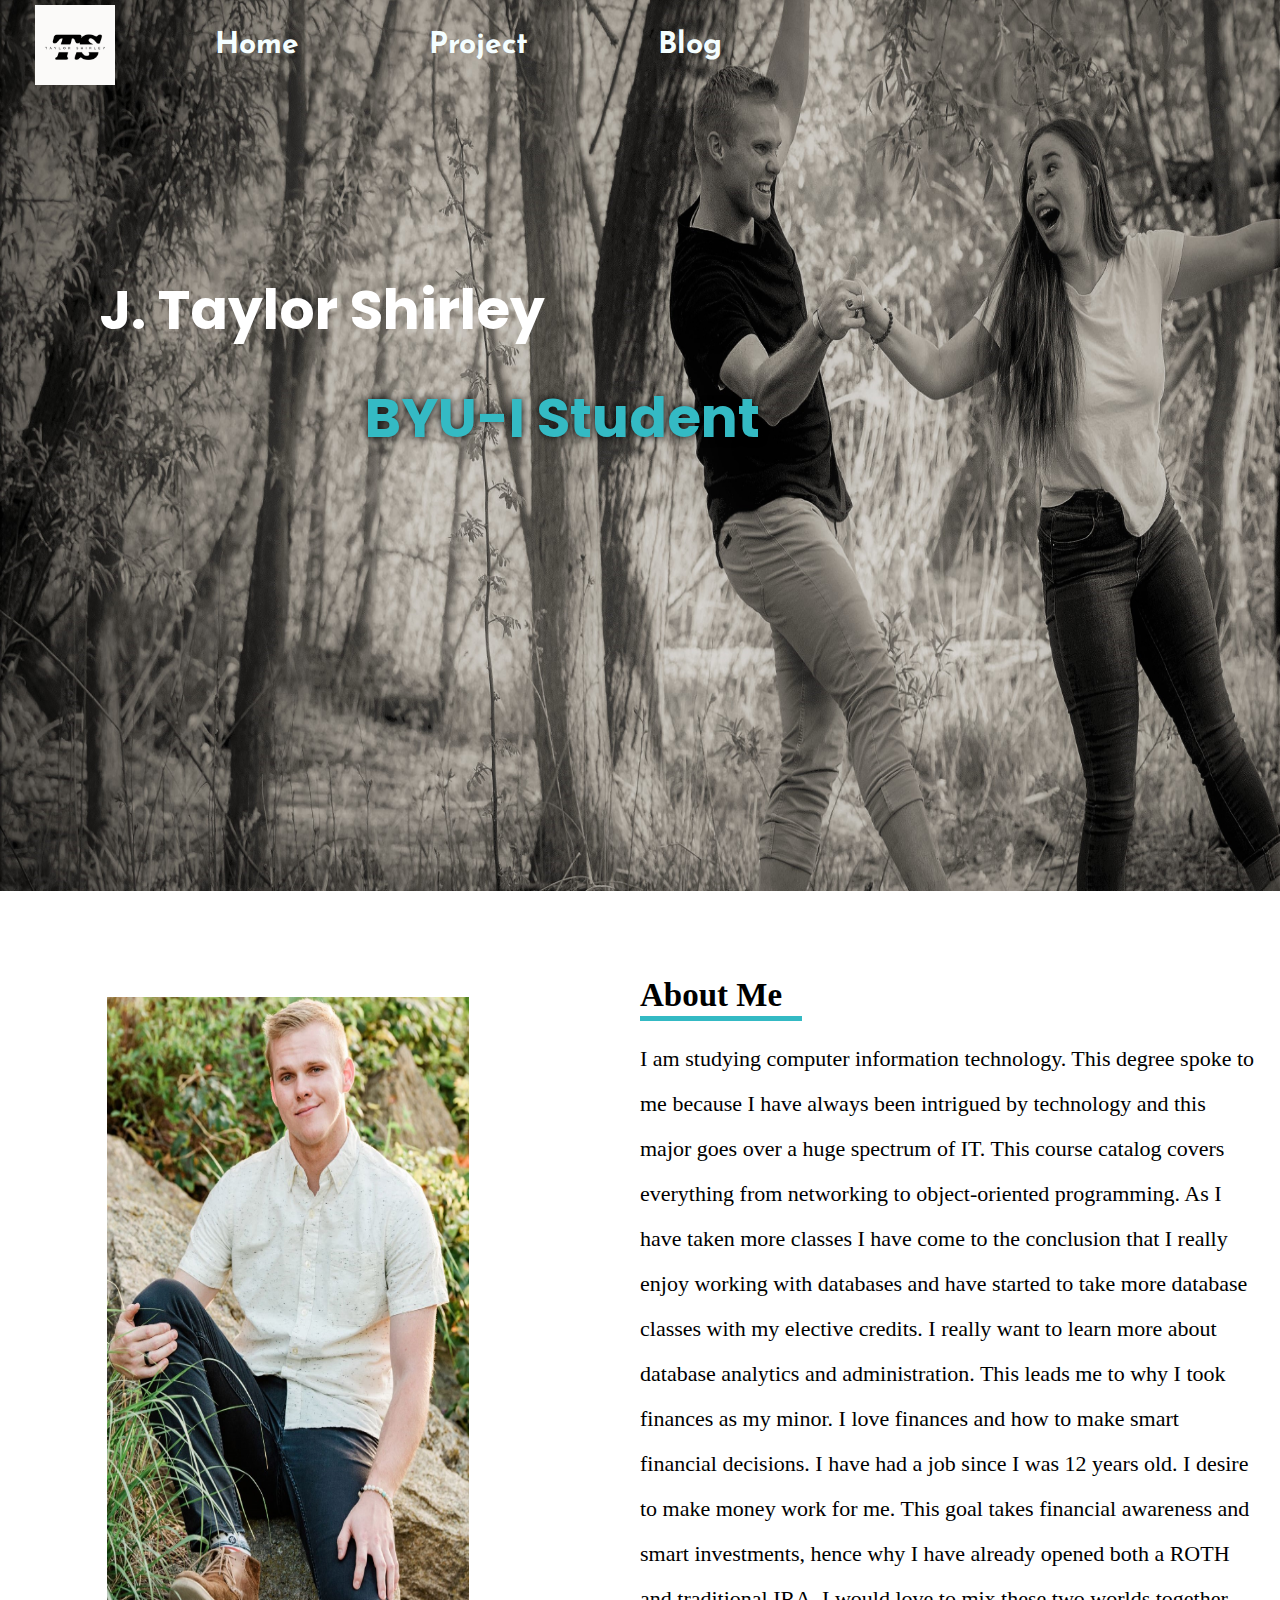
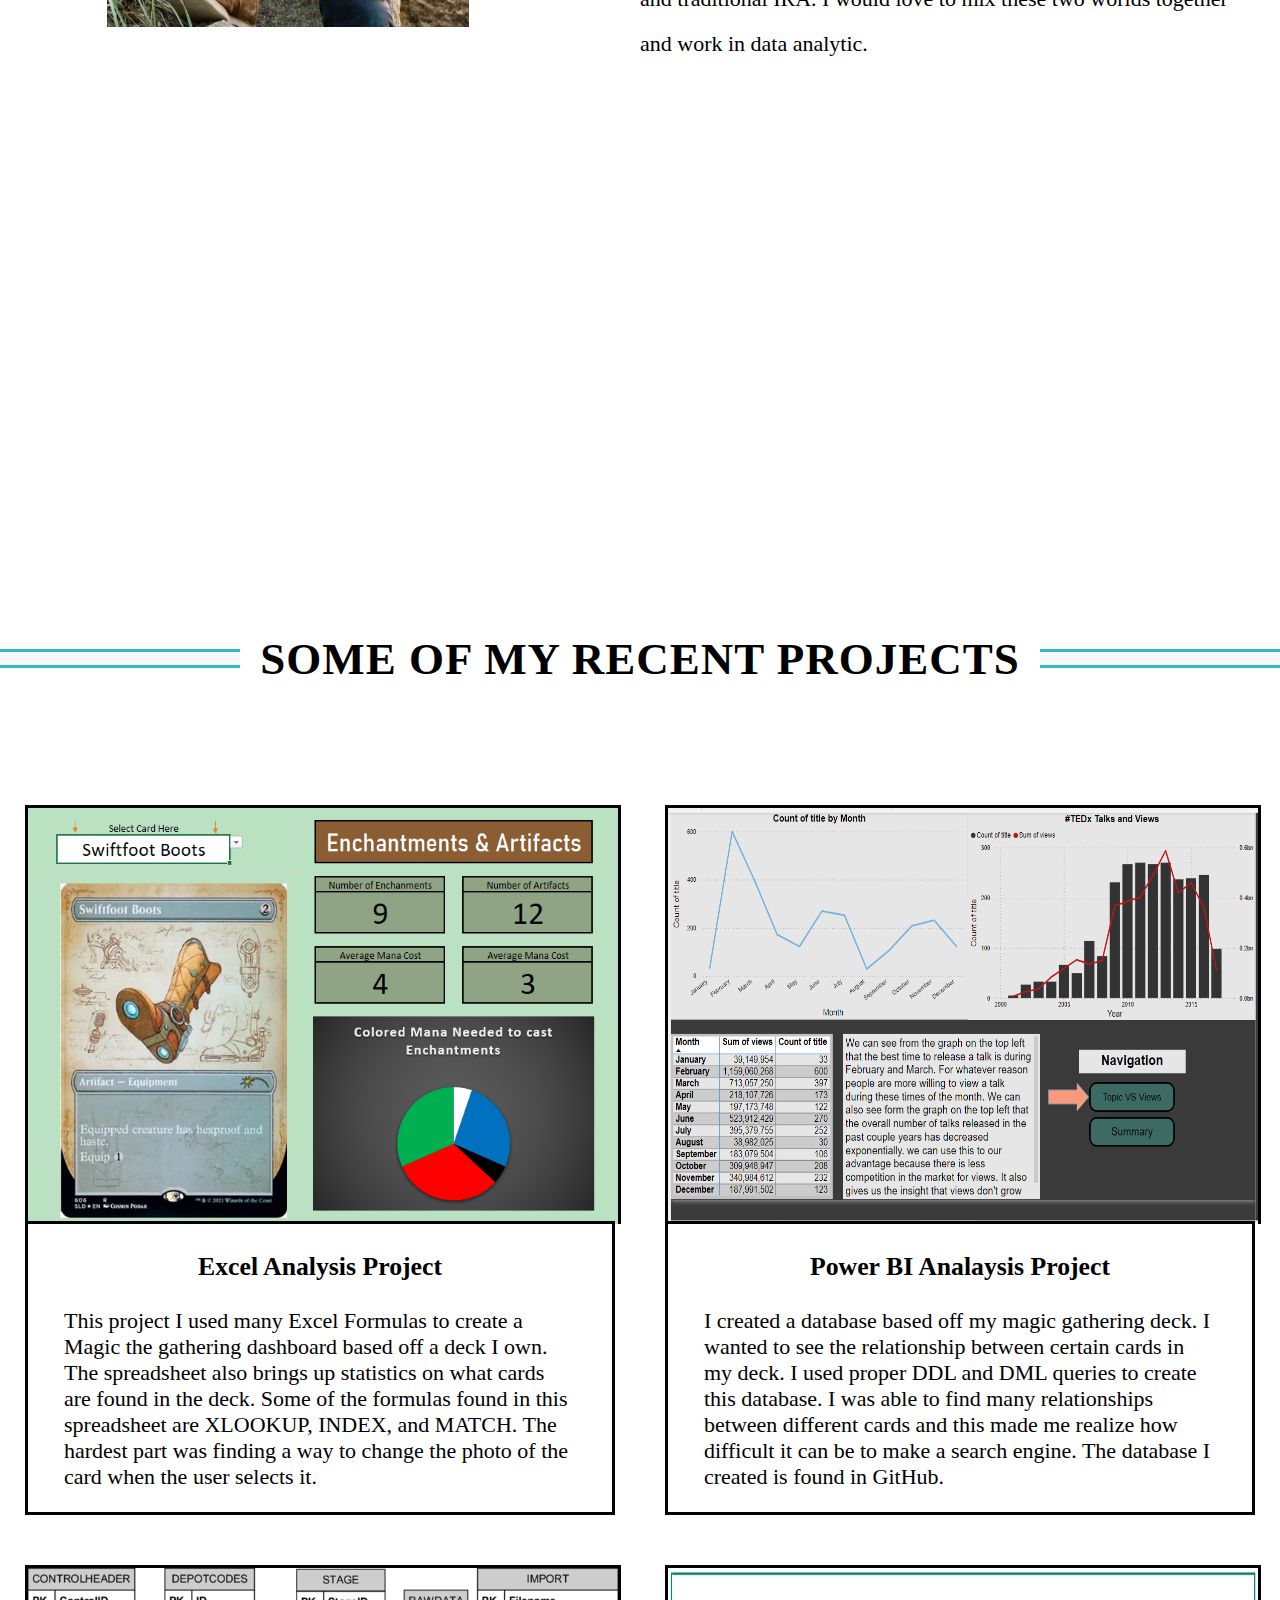
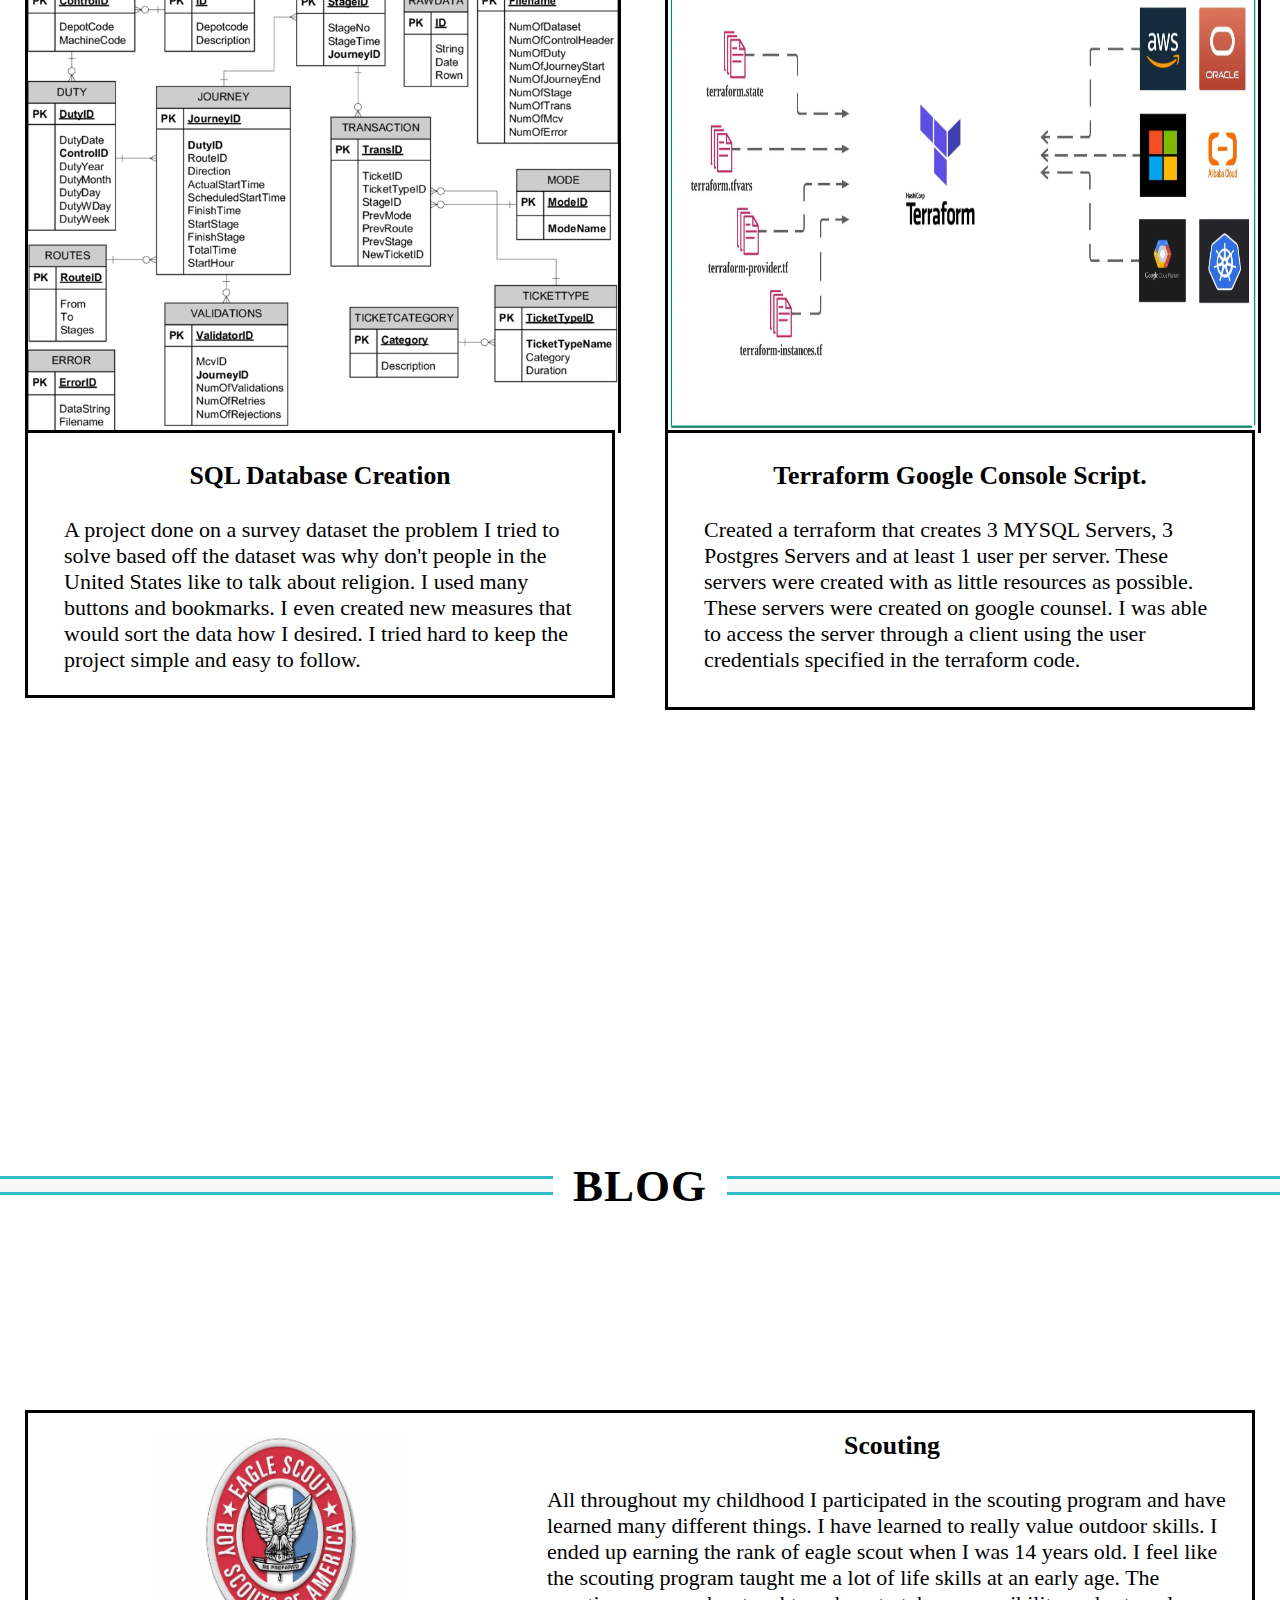
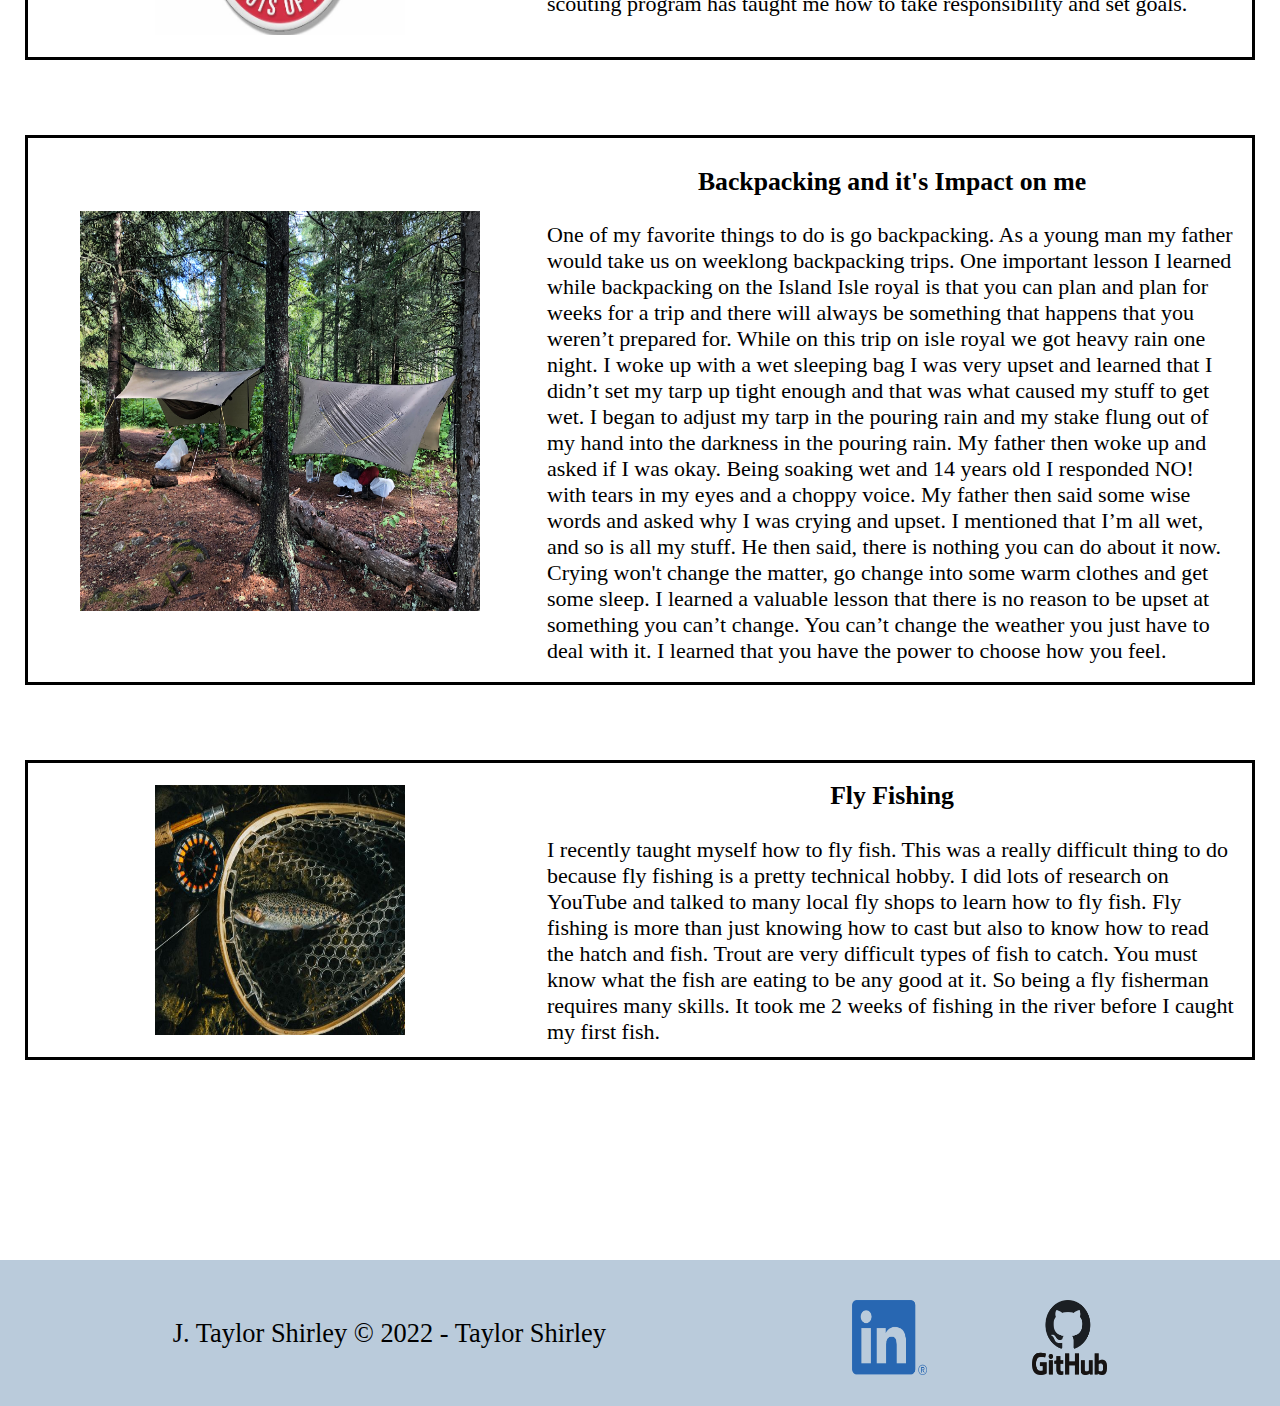
==== commit 58f35869: "update" ====
--- a/porfolio/index.html
+++ b/porfolio/index.html
@@ -40,9 +40,11 @@
                 </p>
             </div>
         </section>
+
         <section class="scrolling-image">
             <!-- <img class="background-scroll" src="images/motherboard3.jpg" alt="picture of a motherboard"> -->
         </section>
+
         <section class="projects">
             <div class="title-box">
                 <h2 class="title">Some of my Recent Projects</h2>
@@ -100,6 +102,7 @@
         <section class="scrolling-image">
             <!-- <img class="background-scroll" src="images/motherboard3.jpg" alt="picture of a motherboard"> -->
         </section>
+
         <section class="blog-page">
             <div class="title-box">
                 <h2 class="title">Blog</h2>
@@ -149,14 +152,11 @@
     <footer>
         <p>J. Taylor Shirley &copy; 2022 - Taylor Shirley</p>
         <div class="social">
-            <a href="https://facebook.com" target="_blank">
-                <img src="images/facebook.png" alt="Facebook icon">
+            <a href="https://www.linkedin.com/in/john-taylor-shirley/" target="_blank">
+                <img class="linkedin-icon" src="images/linkedin1.png" alt="Linkedin icon">
             </a>
-            <a href="https://twitter.com" target="_blank">
-                <img src="images/twitter.png" alt="twitter icon">
-            </a>
-            <a href="https://instagram.com" target="_blank">
-                <img src="images/instagram.png" alt="instagram icon">
+            <a href="https://github.com/JohnShirley1" target="_blank">
+                <img class="github-icon" src="images/github.png" alt="GitHub icon">
             </a>
         </div>
 
--- a/porfolio/styles/styles.css
+++ b/porfolio/styles/styles.css
@@ -197,11 +197,13 @@
     grid-template-rows: 1.25fr .75fr;
     display: grid;
 }
+
 .proj-p {
     margin: 20px;
 }
 .proj-txt-box {
     border: 3px solid #000;
+    padding: 2px 16px;
     
 }
 .proj-img {
@@ -269,4 +271,35 @@
     display: grid;
     align-content: center;
     margin: 15px;
+}
+
+/* -------------------------------------------------------- Footer -------------------------------------------------------------------------*/
+
+footer {
+    background-color: #BACBDB ;
+    padding: 25px 50px;
+    margin-top: 200px;
+    display: flex;
+    justify-content: space-around;
+    align-items: center;
+}
+footer p {
+    font-size: 1.2em;
+}
+footer a {
+    color: black;
+    text-decoration: none;
+}
+footer .social img {
+    padding-top: 15px;
+}
+.linkedin-icon {
+    width: 75px;
+    height: 75px;
+    padding-right: 50px;
+}
+.github-icon {
+    width: 75px;
+    height: 75px;
+    padding-left: 50px;
 }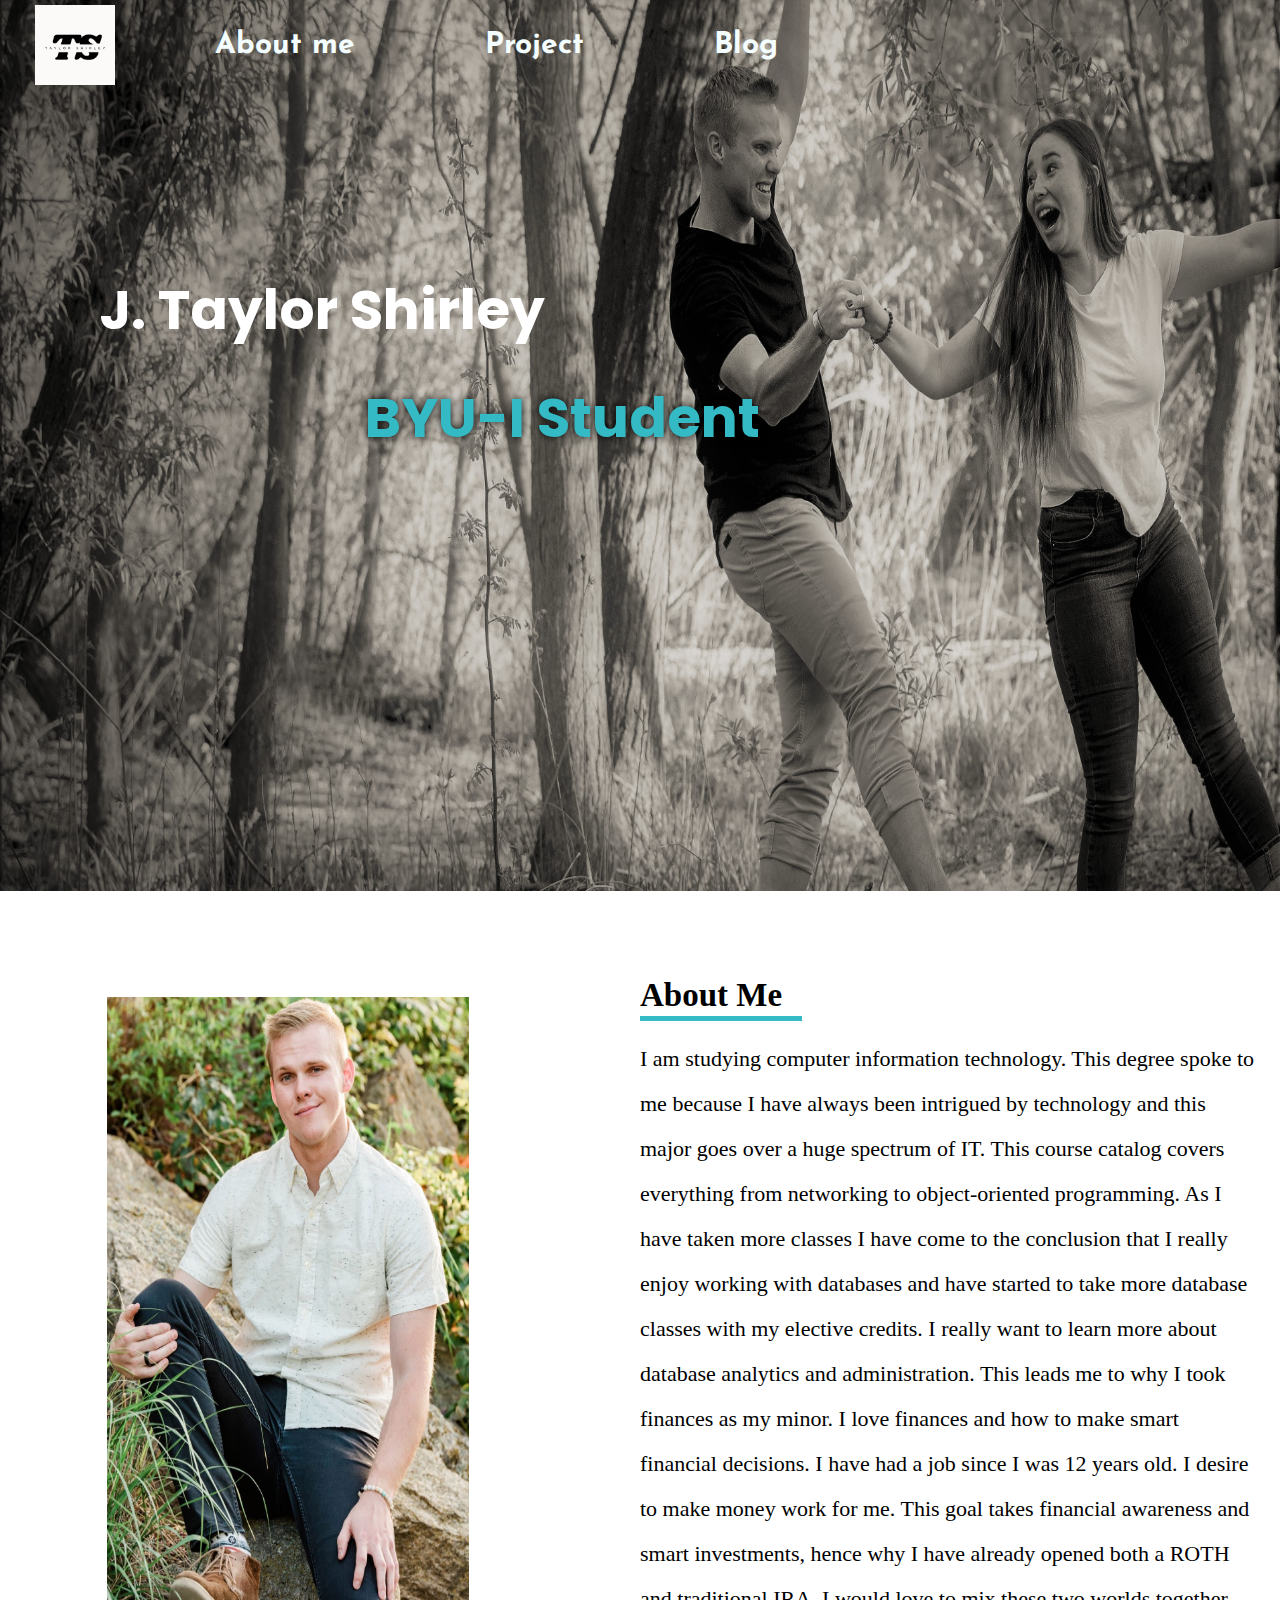
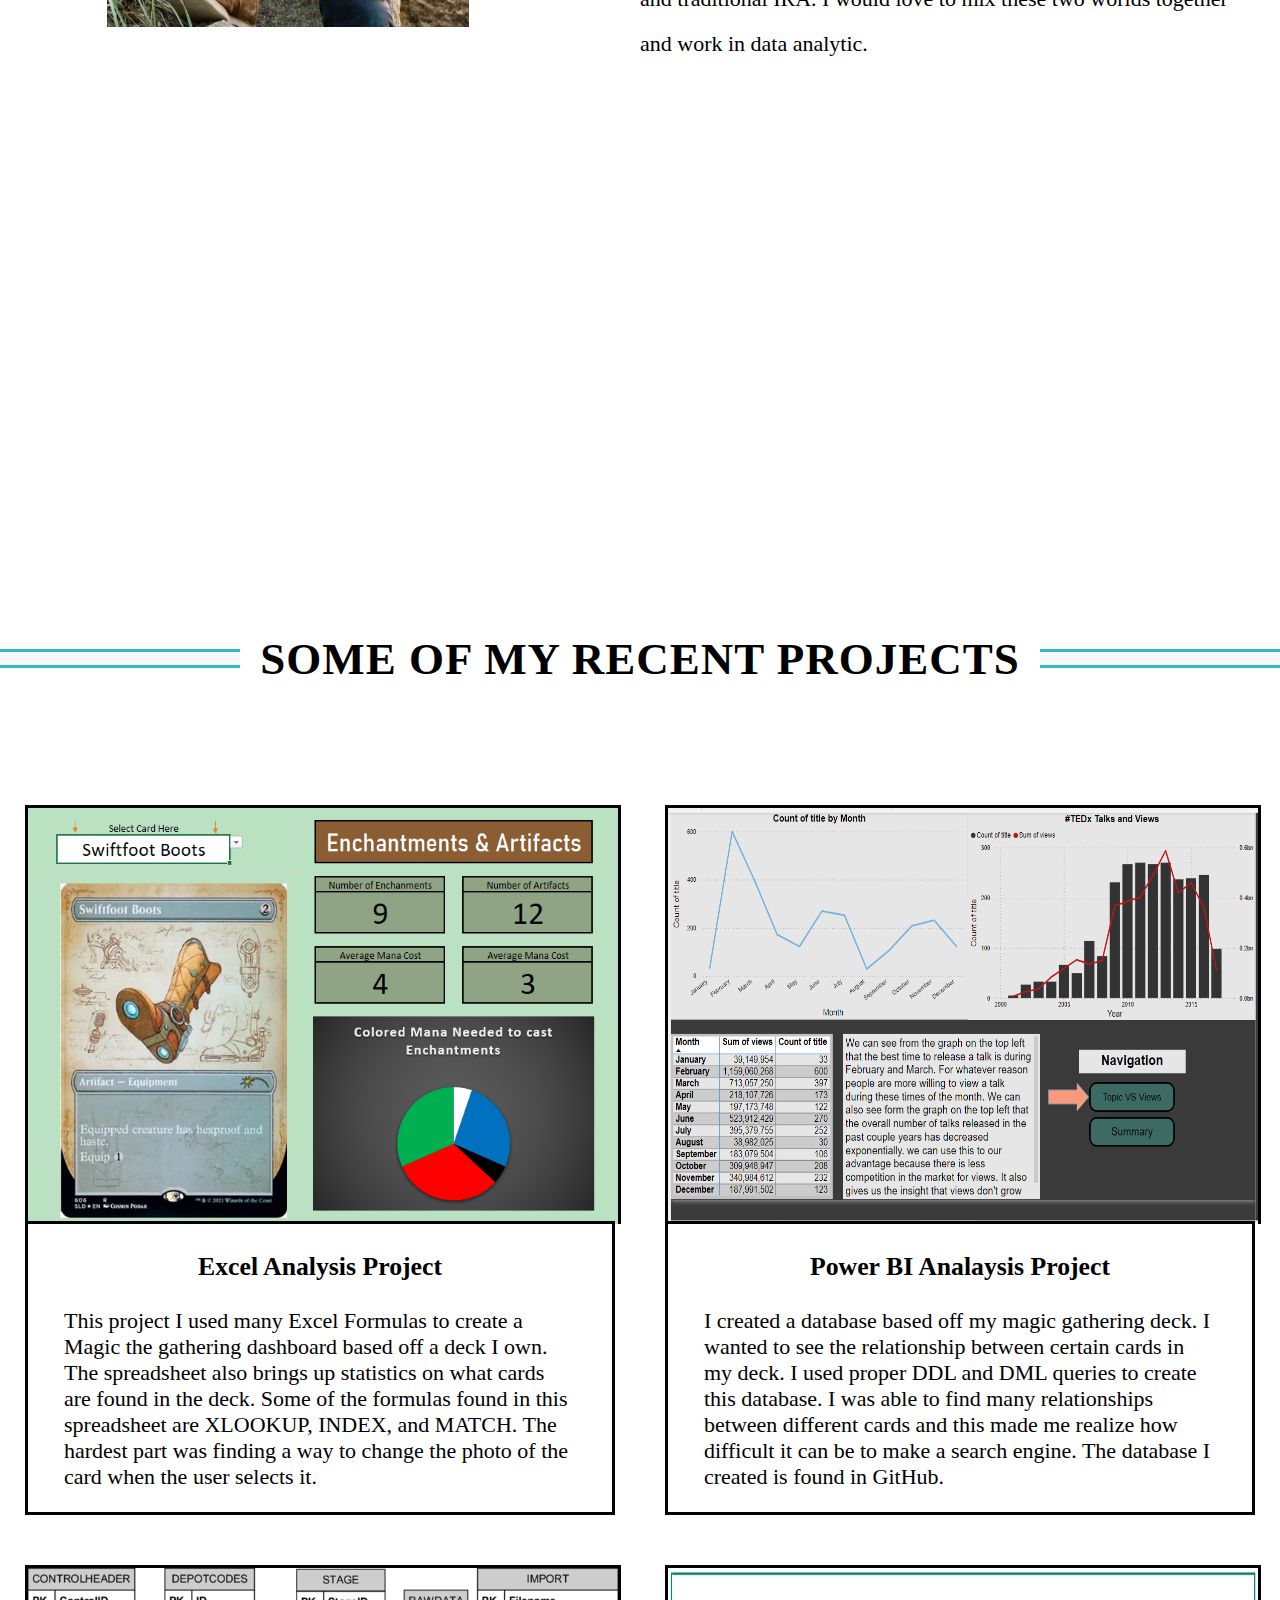
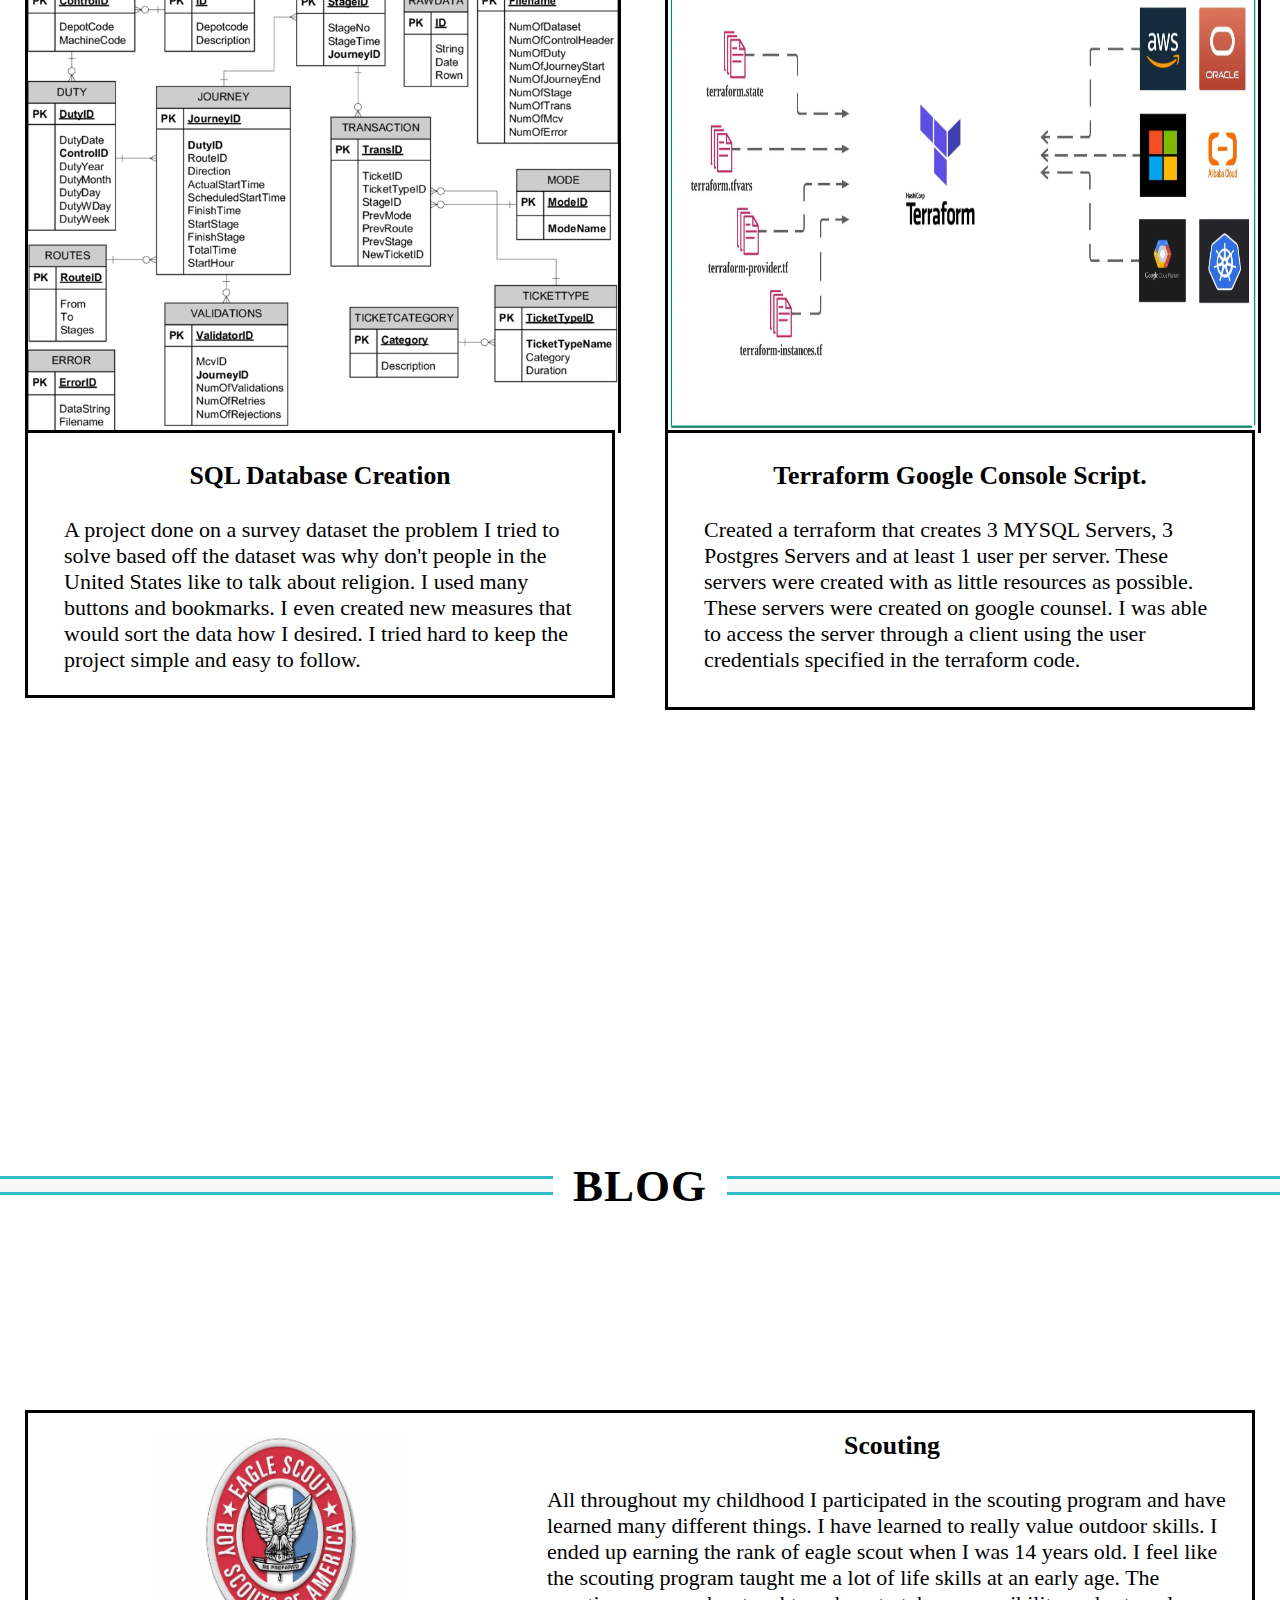
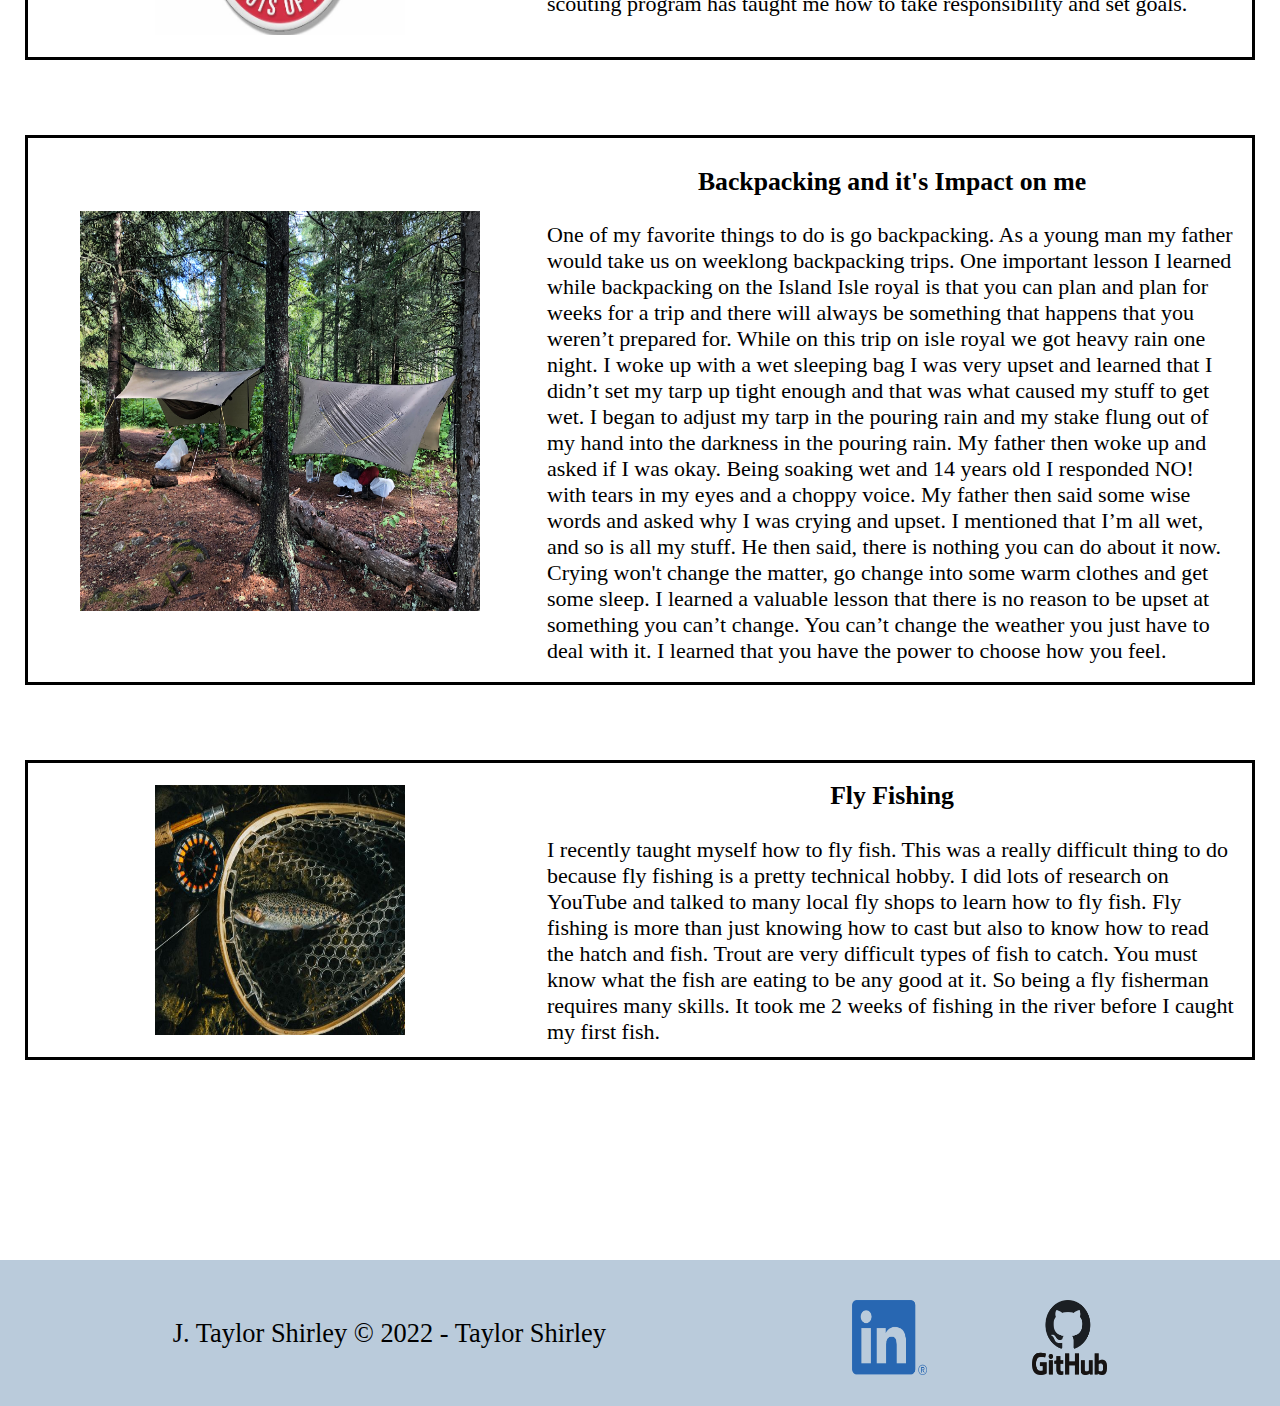
==== commit 6794da38: "links" ====
--- a/porfolio/index.html
+++ b/porfolio/index.html
@@ -13,9 +13,9 @@
             <img class='logo' src="images/Taylor Shirley.png" alt="Profile Picture">
         </a>
         <nav>
-            <a href="index.html">Home</a>
-            <a href="projects.html">Project</a>
-            <a href="blog.html">Blog</a>
+            <a href="#aboutme">About me</a>
+            <a href="#project">Project</a>
+            <a href="#blogpage">Blog</a>
         </nav>
     </header>
     <div id="hero">
@@ -28,7 +28,7 @@
         </section>
     </div>
     <main>
-        <section class="about-me">
+        <section class="about-me" id="aboutme">
             <div class="about-me-img-box">
                 <img class="about-me-img" src="images/profilepic2.jpg" alt="Image of Taylor Shirley">
             </div>
@@ -45,7 +45,7 @@
             <!-- <img class="background-scroll" src="images/motherboard3.jpg" alt="picture of a motherboard"> -->
         </section>
 
-        <section class="projects">
+        <section class="projects" id="project">
             <div class="title-box">
                 <h2 class="title">Some of my Recent Projects</h2>
             </div>            
@@ -103,7 +103,7 @@
             <!-- <img class="background-scroll" src="images/motherboard3.jpg" alt="picture of a motherboard"> -->
         </section>
 
-        <section class="blog-page">
+        <section class="blog-page" id="blogpage">
             <div class="title-box">
                 <h2 class="title">Blog</h2>
             </div>
--- a/porfolio/styles/styles.css
+++ b/porfolio/styles/styles.css
@@ -88,7 +88,7 @@
     color: var(--headline-color-on-white);
   }
 body {
-    max-width: 1600px;
+    max-width: 100%;
     font-size: 22px;
     margin: 0;
     padding: 0;
